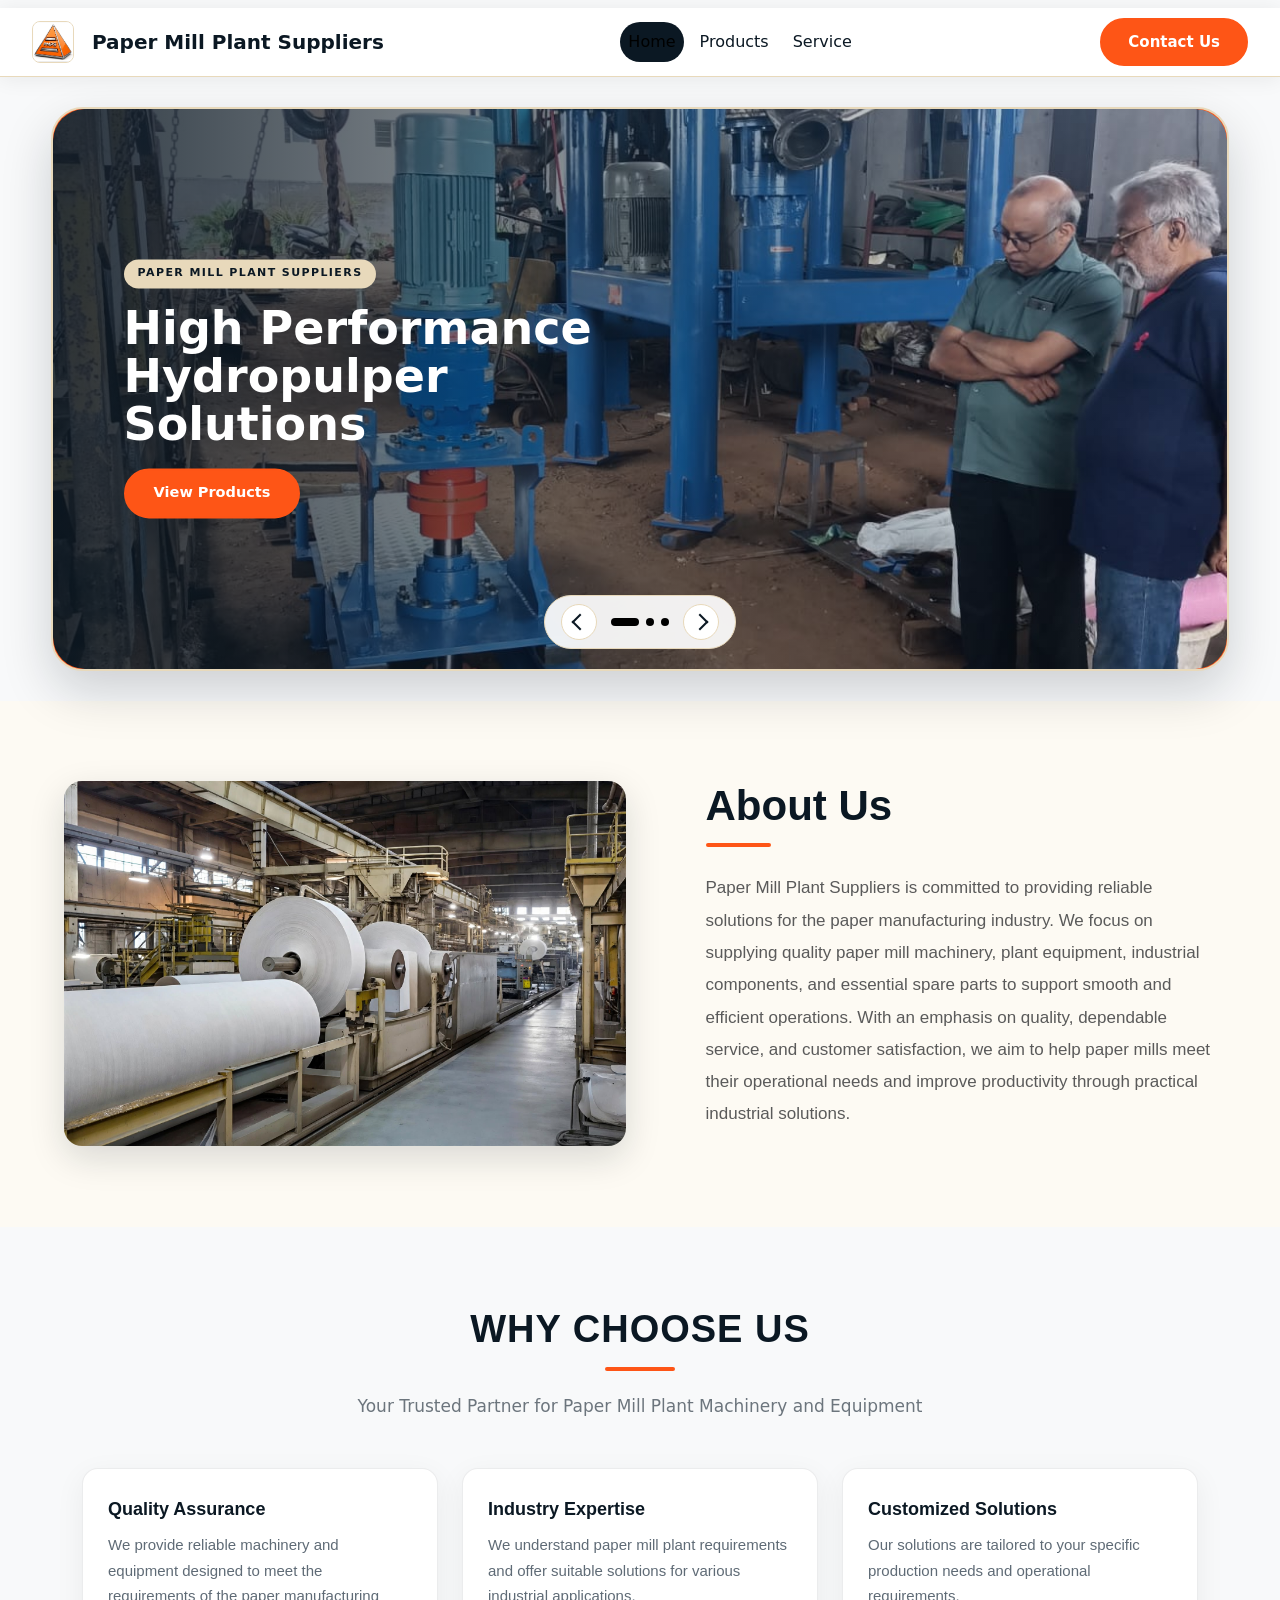
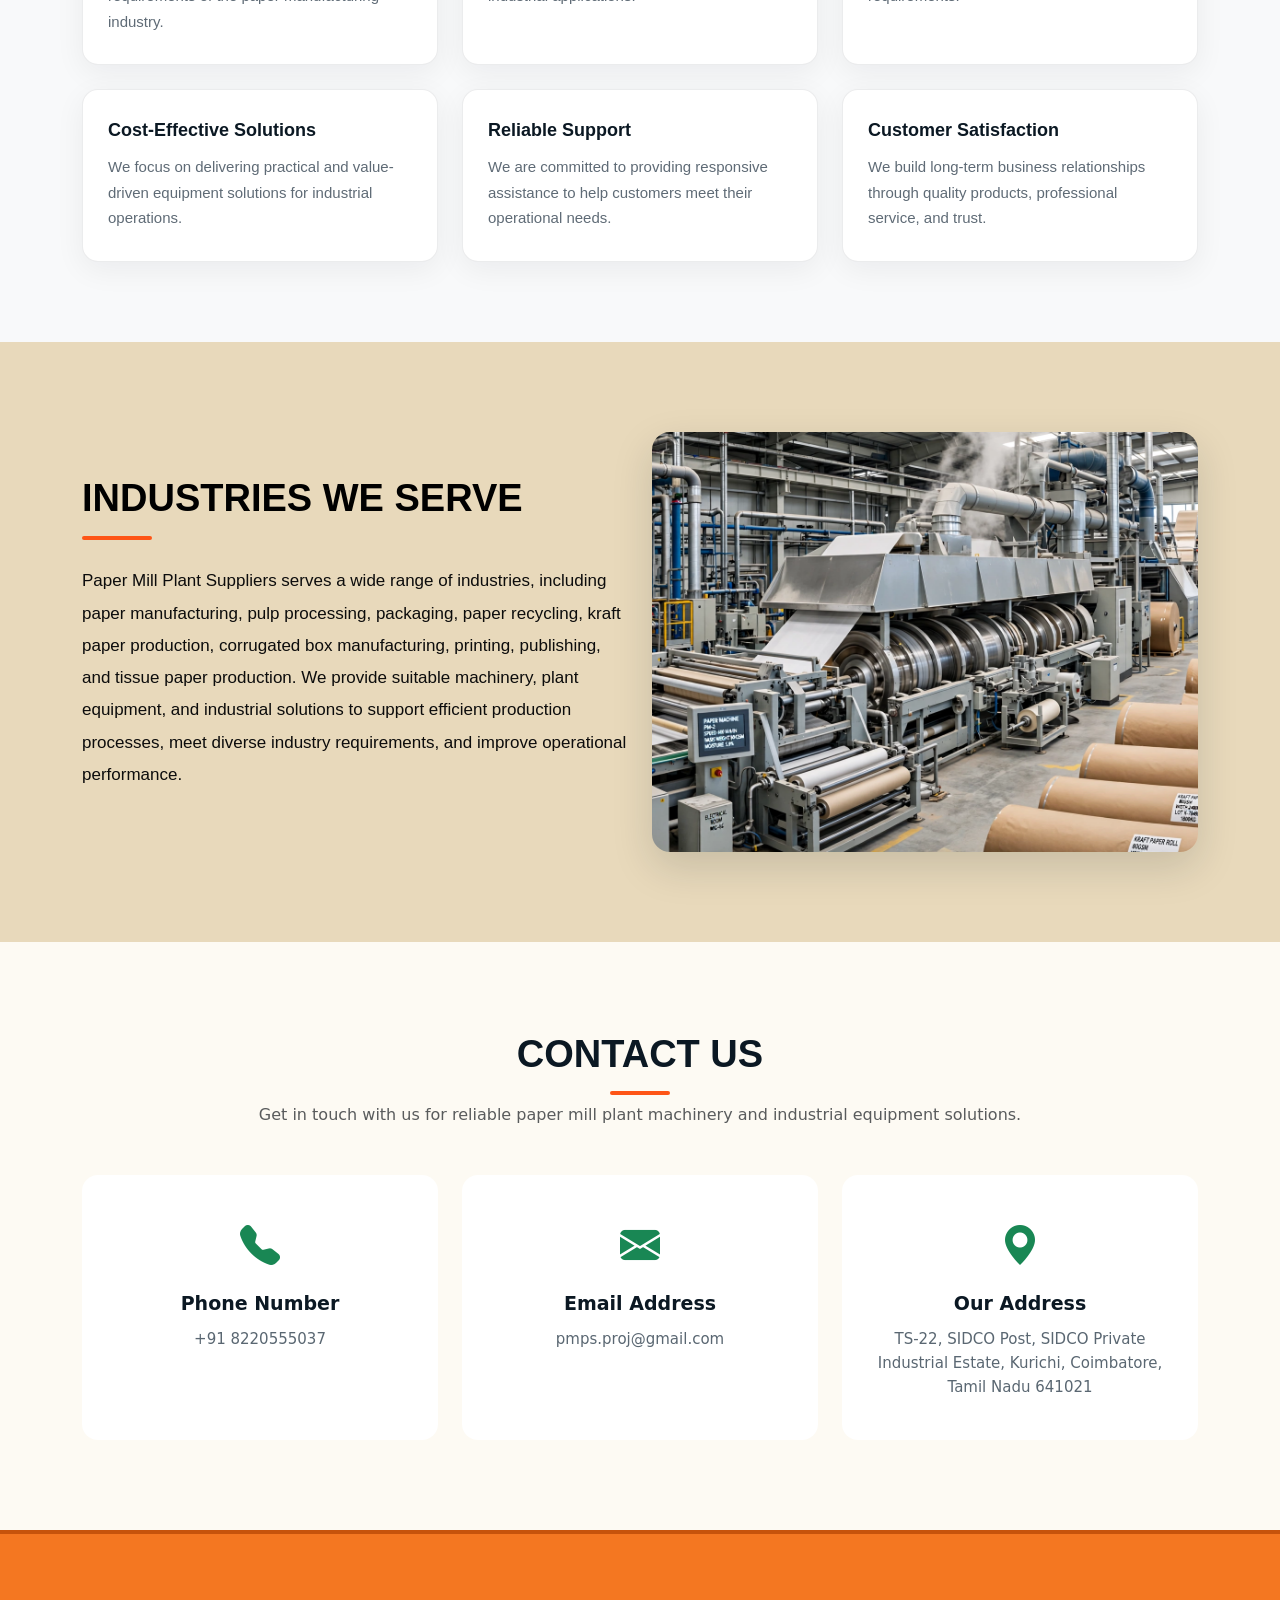
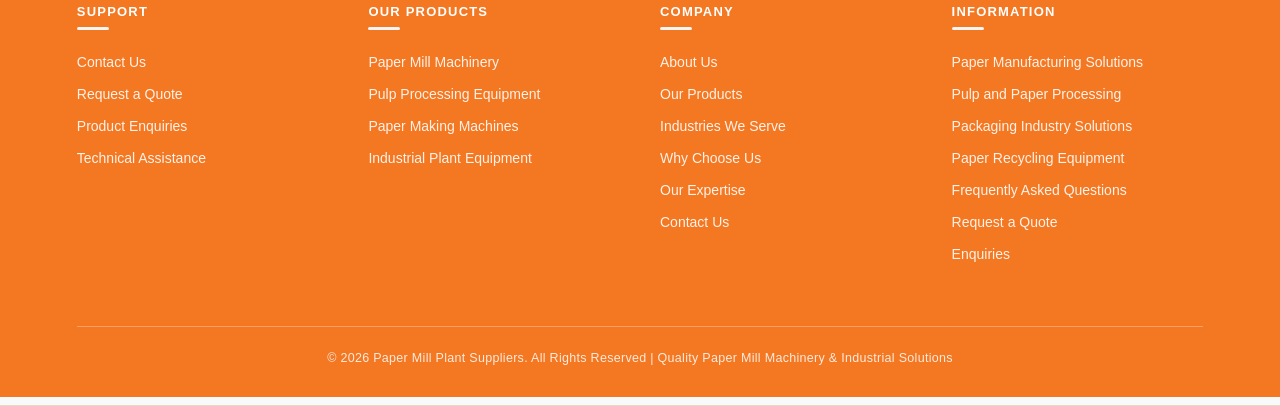
==== index.html @ 37175329 "Update index.html" ====
<!DOCTYPE html>
<html lang="en">
<head>
    <meta charset="UTF-8">
    <meta name="viewport" content="width=device-width, initial-scale=1.0">
    <link href="https://cdn.jsdelivr.net/npm/bootstrap@5.0.2/dist/css/bootstrap.min.css" rel="stylesheet" integrity="sha384-EVSTQN3/azprG1Anm3QDgpJLIm9Nao0Yz1ztcQTwFspd3yD65VohhpuuCOmLASjC" crossorigin="anonymous">
   
<link rel="stylesheet" href="https://cdn.jsdelivr.net/npm/bootstrap-icons@1.11.3/font/bootstrap-icons.min.css">

    <title>Home</title>
     <link rel="stylesheet" href="index.css">
    <link rel="icon" href="ass/logos.jpeg">
</head>
<body>

    <script src="https://cdn.jsdelivr.net/npm/bootstrap@5.0.2/dist/js/bootstrap.bundle.min.js" integrity="sha384-..." crossorigin="anonymous"></script>    <nav class="navbar navbar-expand-lg bg-body-tertiary">
         <section class="navbar">

      <div class="container-fluid">

        <!-- Logo + Title -->
        <a class="navbar-brand d-flex align-items-center" href="../index.html">
            <img src="ass/logos.jpeg" alt="Logo" width="40" height="40">
            <span class="ms-2">Paper Mill Plant Suppliers</span>
        </a>

        <button class="navbar-toggler" type="button"
            data-bs-toggle="collapse"
            data-bs-target="#navbarSupportedContent">
            <span class="navbar-toggler-icon"></span>
        </button>

        <div class="collapse navbar-collapse" id="navbarSupportedContent">

            <!-- Menu Centered -->
            <ul class="navbar-nav mx-auto">
                <li class="nav-item">
                  <a class="nav-link active" href="#">Home</a>
                </li>
                <li class="nav-item">
                    <a class="nav-link " href="Products/product.html">Products</a>
                </li>
                <li class="nav-item">
                    <a class="nav-link" href="Services/service.html">Service</a>
                </li>
                
            </ul>

            <!-- Contact Button with Phone Icon on Left -->
         <a href="#" 
   target="_blank" 
   class="btn-contact">
   
    Contact Us
</a>

        </div>
    </div>

    </section>

<div id="carouselExampleDark" class="carousel carousel-overlay slide" data-bs-theme="dark">
  <div class="carousel-inner">
    
    <div class="carousel-item active" data-bs-interval="10000">
      <img src="ass/Motorassem.jpeg" class="d-block w-100 rounded-5" alt="Paper Mill Plant">
      <div class="carousel-title-box">
        <span class="title-badge">Paper Mill Plant Suppliers</span>
        <h2>High Performance Hydropulper Solutions</h2>
        <a href="#products" class="title-btn">View Products</a>
      </div>
    </div>

    <div class="carousel-item" data-bs-interval="2000">
      <img src="ass/Purple.jpeg" class="d-block w-100 rounded-5" alt="...">
      <div class="carousel-title-box">
        <span class="title-badge">Trusted by 500+ Mills</span>
        <h2>Built For Heavy Duty Operations</h2>
      </div>
    </div>

    <div class="carousel-item">
      <img src="ass/Hydro.jpeg" class="d-block w-100 rounded-5" alt="...">
      <div class="carousel-title-box">
        <span class="title-badge">24/7 Support</span>
        <h2>Complete Service & Support </h2>
      </div>
    </div>

  </div>

  <div class="carousel-overlay-controls">
    <button class="btn-icon btn-sm btn-subtle theme-secondary" type="button" data-bs-target="#carouselExampleDark" data-bs-slide="prev">
      <span class="carousel-icon-prev" aria-hidden="true"></span>
      <span class="visually-hidden">Previous</span>
    </button>
    <div class="carousel-indicators">
      <button type="button" data-bs-target="#carouselExampleDark" data-bs-slide-to="0" class="active" aria-current="true" aria-label="Slide 1"></button>
      <button type="button" data-bs-target="#carouselExampleDark" data-bs-slide-to="1" aria-label="Slide 2"></button>
      <button type="button" data-bs-target="#carouselExampleDark" data-bs-slide-to="2" aria-label="Slide 3"></button>
    </div>
    <button class="btn-icon btn-sm btn-subtle theme-secondary" type="button" data-bs-target="#carouselExampleDark" data-bs-slide="next">
      <span class="carousel-icon-next" aria-hidden="true"></span>
      <span class="visually-hidden">Next</span>
    </button>
  </div>
</div>
    

     
<section class="aboutus">
  <div class="row1">
  <div class="us1">
    <img src="ass/papermill.jpg" alt="paper mill plant">
  </div>
  <div class="us2">
    <h3>About Us</h3>
      <p>Paper Mill Plant Suppliers is committed to providing reliable solutions for the paper manufacturing industry. We focus on supplying quality paper mill machinery, plant equipment, industrial components, and essential spare parts to support smooth and efficient operations. With an emphasis on quality, dependable service, and customer satisfaction, we aim to help paper mills meet their operational needs and improve productivity through practical industrial solutions.</p>
  </div>
  </div>
</section>


<section class="why-choose-us py-5">
  <div class="container">
    <div class="text-center mb-5">
      <h2 class="fw-bold">WHY CHOOSE US</h2>
      <p class="text-muted">
        Your Trusted Partner for Paper Mill Plant Machinery and Equipment
      </p>
    </div>

    <div class="row g-4">

      <div class="col-md-4">
        <div class="p-4 h-100 shadow-sm rounded">
          <h5 class="fw-bold">Quality Assurance</h5>
          <p>
            We provide reliable machinery and equipment designed to meet
            the requirements of the paper manufacturing industry.
          </p>
        </div>
      </div>

      <div class="col-md-4">
        <div class="p-4 h-100 shadow-sm rounded">
          <h5 class="fw-bold">Industry Expertise</h5>
          <p>
            We understand paper mill plant requirements and offer
            suitable solutions for various industrial applications.
          </p>
        </div>
      </div>

      <div class="col-md-4">
        <div class="p-4 h-100 shadow-sm rounded">
          <h5 class="fw-bold">Customized Solutions</h5>
          <p>
            Our solutions are tailored to your specific production
            needs and operational requirements.
          </p>
        </div>
      </div>

      <div class="col-md-4">
        <div class="p-4 h-100 shadow-sm rounded">
          <h5 class="fw-bold">Cost-Effective Solutions</h5>
          <p>
            We focus on delivering practical and value-driven
            equipment solutions for industrial operations.
          </p>
        </div>
      </div>

      <div class="col-md-4">
        <div class="p-4 h-100 shadow-sm rounded">
          <h5 class="fw-bold">Reliable Support</h5>
          <p>
            We are committed to providing responsive assistance
            to help customers meet their operational needs.
          </p>
        </div>
      </div>

      <div class="col-md-4">
        <div class="p-4 h-100 shadow-sm rounded">
          <h5 class="fw-bold">Customer Satisfaction</h5>
          <p>
            We build long-term business relationships through
            quality products, professional service, and trust.
          </p>
        </div>
      </div>

    </div>
  </div>
</section>


<section class="industries-section py-5">
  <div class="container">
    <div class="row align-items-center g-4">

      <!-- Left Side: Content -->
      <div class="col-lg-6">
        <h2 class="fw-bold mb-4">INDUSTRIES WE SERVE</h2>

        <p class="text-muted" style="line-height: 1.8;">
          Paper Mill Plant Suppliers serves a wide range of industries,
          including paper manufacturing, pulp processing, packaging,
          paper recycling, kraft paper production, corrugated box
          manufacturing, printing, publishing, and tissue paper
          production. We provide suitable machinery, plant equipment,
          and industrial solutions to support efficient production
          processes, meet diverse industry requirements, and improve
          operational performance.
        </p>

      
      </div>

      <!-- Right Side: Image -->
      <div class="col-lg-6">
        <img
          src="ass/INS.webp"
          alt="Paper Mill Plant Machinery and Industrial Equipment"
          class="img-fluid rounded-4 shadow"
          style="width: 100%; height: 380px; object-fit: cover;"
          loading="lazy"
        >
      </div>

    </div>
  </div>
</section>

 


<section class="contact-section py-5" id="contact">
  <div class="container">

    <div class="text-center mb-5">
      <h2 class="fw-bold">CONTACT US</h2>
      <p class="text-muted">
        Get in touch with us for reliable paper mill plant machinery
        and industrial equipment solutions.
      </p>
    </div>

    <div class="row g-4">

      <!-- Phone Number -->
      <div class="col-md-4">
        <div class="contact-box text-center p-4 h-100 shadow-sm rounded-4">
          <i class="bi bi-telephone-fill fs-1 text-success mb-3"></i>
          <h5 class="fw-bold mt-3">Phone Number</h5>
          <p class="mb-0">
            <a href="tel:+910000000000"
               class="text-decoration-none text-dark">
              +91 8220555037
            </a>
          </p>
        </div>
      </div>

      <!-- Email Address -->
      <div class="col-md-4">
        <div class="contact-box text-center p-4 h-100 shadow-sm rounded-4">
          <i class="bi bi-envelope-fill fs-1 text-success mb-3"></i>
          <h5 class="fw-bold mt-3">Email Address</h5>
          <p class="mb-0">
            <a href="mailto:info@yourcompany.com"
               class="text-decoration-none text-dark">
             pmps.proj@gmail.com
            </a>
          </p>
        </div>
      </div>

      <!-- Office Address -->
      <div class="col-md-4">
        <div class="contact-box text-center p-4 h-100 shadow-sm rounded-4">
          <i class="bi bi-geo-alt-fill fs-1 text-success mb-3"></i>
          <h5 class="fw-bold mt-3">Our Address</h5>
          <p class="text-muted mb-0">
          <a href="mailto:info@yourcompany.com"
               class="text-decoration-none text-dark">
TS-22, SIDCO Post, SIDCO Private Industrial Estate, Kurichi, Coimbatore, Tamil Nadu 641021            </a>
          </p>
        </div>
      </div>

    </div>
  </div>
</section>


<section class="end">
    <div class="fts">

        <div class="ft2">
            <h5>SUPPORT</h5>
            <ul>
                <li><a href="contact.html">Contact Us</a></li>
                <li>Request a Quote</li>
                <li>Product Enquiries</li>
                <li>Technical Assistance</li>
            </ul>
        </div>

        <div class="ft3">
            <h5>OUR PRODUCTS</h5>
            <ul>
                <li>Paper Mill Machinery</li>
                <li>Pulp Processing Equipment</li>
                <li>Paper Making Machines</li>
                <li>Industrial Plant Equipment</li>
            </ul>
        </div>

        <div class="ft4">
            <h5>COMPANY</h5>
            <ul>
                <li><a href="about.html">About Us</a></li>
                <li><a href="products.html">Our Products</a></li>
                <li>Industries We Serve</a></li>
                <li><a href="why-choose-us.html">Why Choose Us</a></li>
                <li>Our Expertise</li>
                <li><a href="contact.html">Contact Us</a></li>
            </ul>
        </div>

        <div class="ft5">
            <h5>INFORMATION</h5>
            <ul>
                <li>Paper Manufacturing Solutions</li>
                <li>Pulp and Paper Processing</li>
                <li>Packaging Industry Solutions</li>
                <li>Paper Recycling Equipment</li>
                <li>Frequently Asked Questions</li>
                <li>Request a Quote</li>
                <li>Enquiries</a></li>
            </ul>
        </div>

    </div>
</section>






</body>
</html>
---- index.css ----
:root{
  --primary: #E8D9BB;
  --secondary: #FE5516;
  --third: #0B1823;
  --white: #ffffff;
  --light: #FFF8F1;
}

/* ===== RESET FOR THIS NAVBAR ===== */
.navbar {
  background-color: var(--white);
  box-shadow: 0 2px 20px rgba(11, 24, 35, 0.07);
  border-bottom: 1px solid var(--primary);
  position: sticky;
  top: 0;
  z-index: 999;
  display: block;
  width: 100%;
}

.navbar .container-fluid {
  max-width: 1320px;
  margin: 0 auto;
  padding-left: 32px;
  padding-right: 32px;
  display: flex;
  align-items: center;
  justify-content: space-between;
  flex-wrap: wrap;
}

/* ===== LOGO ===== */
.navbar-brand {
  display: flex;
  align-items: center;
  text-decoration: none;
  font-weight: 700;
  font-size: 1.25rem;
  color: var(--third) !important;
  gap: 10px;
}

.navbar-brand img {
  width: 42px;
  height: 42px;
  object-fit: cover;
  border-radius: 8px;
  border: 1px solid var(--primary);
}

/* ===== NAV LINKS ===== */
.navbar-collapse {
  display: flex;
  align-items: center;
  flex-grow: 1;
}

.navbar-nav {
  display: flex;
  list-style: none;
  margin: 0 auto;
  padding: 0;
  gap: 8px;
  flex-direction: row;
}

.nav-item {
  list-style: none;
}

.nav-link {
  text-decoration: none;
  font-weight: 500;
  font-size: 16px;
  color: var(--third);
  padding: 8px 20px;
  border-radius: 100px;
  transition: all 0.3s ease;
  display: block;
}

.nav-link:hover {
  background-color: var(--light);
  color: var(--secondary);
}

.nav-link.active {
  background-color: var(--third);
  color: var(--white);
}

/* ===== CONTACT BUTTON ===== */
.btn-contact {
  display: inline-flex;
  align-items: center;
  justify-content: center;
  background-color: var(--secondary);
  color: var(--white) !important;
  padding: 11px 26px;
  border-radius: 100px;
  font-weight: 600;
  font-size: 15px;
  text-decoration: none;
  border: 2px solid var(--secondary);
  transition: all 0.3s ease;
  margin-left: 20px;
}

.btn-contact:hover {
  background-color: var(--third);
  border-color: var(--third);
  transform: translateY(-2px);
  box-shadow: 0 8px 20px rgba(254, 85, 22, 0.3);
}

/* ===== TOGGLER - HIDDEN ON DESKTOP ===== */
.navbar-toggler {
  display: none;
  background: var(--light);
  border: 1px solid var(--primary);
  padding: 8px 12px;
  border-radius: 8px;
  cursor: pointer;
}

.navbar-toggler-icon {
  display: block;
  width: 22px;
  height: 2px;
  background-color: var(--third);
  position: relative;
}

.navbar-toggler-icon::before,
.navbar-toggler-icon::after {
  content: '';
  position: absolute;
  left: 0;
  width: 100%;
  height: 2px;
  background-color: var(--third);
}

.navbar-toggler-icon::before { top: -7px; }
.navbar-toggler-icon::after { top: 7px; }

/* ===== MOBILE RESPONSIVE ===== */
@media (max-width: 991px) {
  .navbar-toggler {
    display: block;
  }

  .navbar .container-fluid {
    padding-left: 16px;
    padding-right: 16px;
  }

  .navbar-collapse {
    display: none; /* Hidden by default on mobile */
    width: 100%;
    flex-direction: column;
    align-items: flex-start;
    background-color: var(--light);
    margin-top: 16px;
    padding: 20px;
    border-radius: 16px;
    border: 1px solid var(--primary);
  }

  .navbar-collapse.show {
    display: flex; /* Show when JS adds .show class */
  }

  .navbar-nav {
    flex-direction: column;
    width: 100%;
    margin: 0 0 16px 0 !important;
  }

  .nav-link {
    width: 100%;
  }

  .btn-contact {
    width: 100%;
    margin-left: 0;
  }
}


/* ===== CAROUSEL ===== */
#carouselExampleDark {
  position: relative;
  width: 92%;
  max-width: 1320px;
  margin: 30px auto;
  border-radius: 32px;
  overflow: hidden;
  border: 2px solid var(--primary);
  background: var(--secondary);
  box-shadow: 0 20px 50px rgba(11,24,35,0.18);
}

.carousel-inner {
  border-radius: 32px;
}

.carousel-item {
  position: relative;
}

.carousel-item img.rounded-5 {
  width: 100%;
  height: 560px;
  object-fit: cover;
  border-radius: 30px !important;
}

.carousel-item::after {
  content: '';
  position: absolute;
  inset: 0;
  background: linear-gradient(
    90deg,
    rgba(11,24,35,0.85),
    rgba(11,24,35,0.4) 50%,
    rgba(11,24,35,0.05)
  );
  z-index: 1;
}

.carousel-title-box {
  position: absolute;
  left: 6%;
  top: 50%;
  transform: translateY(-50%);
  max-width: 580px;
  z-index: 5;
  animation: titleUp 0.7s ease;
}

@keyframes titleUp {
  from { opacity: 0; transform: translateY(-40%); }
  to { opacity: 1; transform: translateY(-50%); }
}

.title-badge {
  display: inline-block;
  background: var(--primary);
  color: var(--third);
  font-size: 11px;
  font-weight: 800;
  letter-spacing: 1.4px;
  text-transform: uppercase;
  padding: 6px 14px;
  border-radius: 50px;
  margin-bottom: 16px;
}

.carousel-title-box h2 {
  font-size: 46px;
  font-weight: 800;
  line-height: 1.05;
  color: var(--white);
  margin-bottom: 20px;
}

.carousel-title-box h2 span {
  color: var(--secondary);
  position: relative;
}

.carousel-title-box h2 span::after {
  content: '';
  position: absolute;
  left: 0;
  bottom: 2px;
  width: 100%;
  height: 6px;
  background: rgba(254,85,22,0.3);
  z-index: -1;
}

.title-btn {
  display: inline-flex;
  align-items: center;
  background: var(--secondary);
  color: var(--white);
  padding: 12px 28px;
  border-radius: 50px;
  font-weight: 700;
  font-size: 14.5px;
  text-decoration: none;
  border: 2px solid var(--secondary);
  transition: 0.3s ease;
}

.title-btn:hover {
  background: var(--white);
  color: var(--third);
  border-color: var(--white);
  transform: translateY(-2px);
}

.carousel-overlay-controls {
  position: absolute;
  bottom: 20px;
  left: 50%;
  transform: translateX(-50%);
  background: rgba(255,255,255,0.92);
  backdrop-filter: blur(12px);
  border: 1.5px solid var(--primary);
  border-radius: 50px;
  padding: 8px 16px;
  display: flex;
  align-items: center;
  gap: 14px;
  z-index: 10;
}

.btn-icon {
  width: 36px;
  height: 36px;
  border-radius: 50%;
  border: 1.5px solid var(--primary);
  background: var(--white);
  color: var(--third);
  display: flex;
  align-items: center;
  justify-content: center;
  transition: 0.3s;
}

.btn-icon:hover {
  background: var(--secondary);
  border-color: var(--secondary);
  color: var(--white);
}

.carousel-icon-prev,
.carousel-icon-next {
  width: 12px;
  height: 12px;
  display: block;
  border-top: 2.5px solid currentColor;
  border-right: 2.5px solid currentColor;
}

.carousel-icon-prev {
  transform: rotate(-135deg);
  margin-left: 2px;
}

.carousel-icon-next {
  transform: rotate(45deg);
  margin-right: 2px;
}

.carousel-overlay-controls .carousel-indicators {
  position: static;
  margin: 0;
  gap: 7px;
}

.carousel-overlay-controls .carousel-indicators button {
  width: 8px;
  height: 8px;
  border-radius: 50%;
  background: var(--primary);
  border: 0;
  opacity: 1;
  margin: 0;
}

.carousel-overlay-controls .carousel-indicators button.active {
  width: 28px;
  border-radius: 20px;
  background: var(--secondary);
}

/* Carousel responsive */
@media (max-width: 991px) {
  .carousel-item img.rounded-5 { height: 420px; }
  .carousel-title-box h2 { font-size: 34px; }
  .carousel-title-box { max-width: 70%; }
}

@media (max-width: 576px) {
  #carouselExampleDark {
    width: 94%;
    border-radius: 20px;
  }

  .carousel-item img.rounded-5 {
    height: 360px;
    border-radius: 18px !important;
  }

  .carousel-item::after {
    background: linear-gradient(
      to top,
      rgba(11,24,35,0.9),
      rgba(11,24,35,0.2)
    );
  }

  .carousel-title-box {
    left: 6%;
    right: 6%;
    top: auto;
    bottom: 18%;
    transform: none;
    max-width: 100%;
  }

  .carousel-title-box h2 {
    font-size: 26px;
    margin-bottom: 14px;
  }

  .carousel-overlay-controls {
    bottom: 12px;
    padding: 6px 12px;
  }
}


:root{
  --primary: #E8D9BB;
  --secondary: #FE5516;
  --third: #0B1823;
  --white: #ffffff;
}

.aboutus {
  width: 100%;
  padding: 80px 5%;
  background: #fdfaf3;
  box-sizing: border-box;
}

.row1 {
  display: flex;
  align-items: center;
  justify-content: space-between;
  max-width: 1250px;
  margin: 0 auto;
  gap: 80px;
}

/* Left Side - Image */
.us1 {
  flex: 1.1;
}

.us1 img {
  width: 100%;
  height: auto;
  border-radius: 18px;
  box-shadow: 0 12px 35px rgba(11, 24, 35, 0.15);
  display: block;
  object-fit: cover;
}

/* Right Side - Content */
.us2 {
  flex: 1;
}

.us2 h3 {
  font-family: 'Poppins', sans-serif;
  font-size: 42px;
  font-weight: 600;
  color: var(--third);
  margin: 0 0 15px 0;
  line-height: 1.2;
}

.us2 h3::after {
  content: '';
  display: block;
  width: 65px;
  height: 4px;
  background: var(--secondary);
  border-radius: 10px;
  margin-top: 12px;
}

.us2 p {
  font-family: 'Poppins', sans-serif;
  font-size: 17px;
  line-height: 1.9;
  color: #5a5a5a;
  margin-top: 25px;
  white-space: normal;
}

/* Mobile Responsive */
@media (max-width: 900px) {
  .row1 {
    flex-direction: column;
    gap: 35px;
  }
  .us2 h3 {
    font-size: 32px;
  }
}

:root{
  --primary: #E8D9BB;
  --secondary: #FE5516;
  --third: #0B1823;
  --white: #ffffff;
}

.why-choose-us {
  background: var(#E8D9BB);
  padding: 80px 0 !important;
}

/* Heading */
.why-choose-us h2.fw-bold {
  font-family: 'Poppins', sans-serif;
  font-size: 38px;
  font-weight: 700;
  color: var(--third);
  letter-spacing: 1px;
  position: relative;
  display: inline-block;
}

.why-choose-us h2.fw-bold::after {
  content: '';
  display: block;
  width: 70px;
  height: 4px;
  background: var(--secondary);
  border-radius: 10px;
  margin: 15px auto 0 auto;
}

.why-choose-us .text-muted {
  font-size: 17px;
  color: #6c757d !important;
  margin-top: 15px;
}

/* Cards */
.why-choose-us .row .col-md-4 > div {
  background: var(--white) !important;
  border: 1px solid rgba(11, 24, 35, 0.08) !important;
  border-radius: 16px !important;
  box-shadow: 0 8px 30px rgba(11, 24, 35, 0.06) !important;
  padding: 30px 25px !important;
  transition: all 0.35s ease;
  position: relative;
  overflow: hidden;
}

/* Top orange line on hover */
.why-choose-us .row .col-md-4 > div::before {
  content: '';
  position: absolute;
  top: 0;
  left: 0;
  width: 100%;
  height: 4px;
  background: var(--secondary);
  transform: scaleX(0);
  transition: transform 0.35s ease;
  transform-origin: left;
}

.why-choose-us .row .col-md-4 > div:hover {
  transform: translateY(-8px);
  box-shadow: 0 15px 40px rgba(11, 24, 35, 0.12) !important;
  border-color: rgba(254, 85, 22, 0.2) !important;
}

.why-choose-us .row .col-md-4 > div:hover::before {
  transform: scaleX(1);
}

.why-choose-us .row .col-md-4 > div h5 {
  font-family: 'Poppins', sans-serif;
  font-size: 18px;
  font-weight: 600;
  color: var(--third);
  margin-bottom: 12px;
}

.why-choose-us .row .col-md-4 > div p {
  font-family: 'Poppins', sans-serif;
  font-size: 15px;
  line-height: 1.7;
  color: #5f6b76;
  margin-bottom: 0;
}


/* ===== INDUSTRIES WE SERVE ===== */
.industries-section {
  background: #E8D9BB;
  padding: 90px 0 !important;
  overflow: hidden;
}

.industries-section h2.fw-bold {
  font-family: 'Poppins', sans-serif;
  font-size: 38px;
  font-weight: 700;
  color: black;
  line-height: 1.2;
  position: relative;
}

.industries-section h2.fw-bold::after {
  content: '';
  display: block;
  width: 70px;
  height: 4px;
  background: var(--secondary);
  border-radius: 10px;
  margin-top: 15px;
}

.industries-section .text-muted {
  font-family: 'Poppins', sans-serif;
  font-size: 17px;
  line-height: 1.9 !important;
  color: #0c0c0c !important;
  margin-top: 25px;
}

.industries-section .btn-success {
  background: var(--secondary) !important;
  border-color: var(--secondary) !important;
  color: var(--white) !important;
  padding: 12px 32px;
  font-family: 'Poppins', sans-serif;
  font-size: 15px;
  font-weight: 600;
  border-radius: 8px;
  transition: all 0.3s ease;
  box-shadow: 0 8px 20px rgba(254,85,22,0.25);
}

.industries-section .btn-success:hover {
  background: var(--third) !important;
  border-color: var(--third) !important;
  transform: translateY(-3px);
}

.industries-section .col-lg-6 img {
  width: 100% !important;
  height: 420px !important;
  object-fit: cover;
  border-radius: 18px !important;
  box-shadow: 0 15px 40px rgba(11,24,35,0.15) !important;
  transition: all 0.4s ease;
}

.industries-section .col-lg-6 img:hover {
  transform: scale(1.02);
}

@media (max-width: 991px) {
  .industries-section h2.fw-bold { font-size: 32px; }

  .industries-section .col-lg-6 img {
    height: 320px !important;
    margin-top: 20px;
  }
}

:root{
  --primary: #E8D9BB;
  --secondary: #FE5516;
  --third: #0B1823;
  --white: #ffffff;
}

.contact-section {
  background: #fdfaf3; /* light beige from primary */
  padding: 90px 0 !important;
}

.contact-section h2.fw-bold {
  font-family: 'Poppins', sans-serif;
  font-size: 38px;
  font-weight: 700;
  color: var(--third);
}

.contact-section h2.fw-bold::after {
  content: '';
  display: block;
  width: 60px;
  height: 4px;
  background: var(--secondary);
  margin: 14px auto 0 auto;
  border-radius: 20px;
}

.contact-box {
  background: var(--white);
  border-radius: 20px;
  border: 1px solid transparent;
  box-shadow: none !important;
  transition: all 0.3s ease;
  padding: 40px 25px !important;
}

.contact-box:hover {
  background: var(--white);
  border-color: var(--primary);
  box-shadow: 0 15px 35px rgba(11,24,35,0.08) !important;
  transform: translateY(-5px);
}

/* Icon Circle */
.contact-icon {
  width: 75px;
  height: 75px;
  background: var(--third);
  color: var(--white);
  border-radius: 50%;
  display: flex;
  align-items: center;
  justify-content: center;
  margin: 0 auto 20px auto;
  font-size: 28px;
  transition: all 0.3s ease;
}

.contact-box:hover .contact-icon {
  background: var(--secondary);
  transform: scale(1.1) rotate(5deg);
}

.contact-box h5 {
  color: var(--third);
  font-size: 19px;
  margin-bottom: 12px;
}

.contact-box p, .contact-box a {
  font-size: 15px;
  color: #5a6772 !important;
  text-decoration: none !important;
  line-height: 1.6;
}

.contact-box a:hover {
  color: var(--secondary) !important;
}



.end {
  background: #f47721;
  padding: 70px 6% 30px;
  position: relative;
  border-top: 4px solid #c6530b;
}

.fts {
  display: grid;
  grid-template-columns: repeat(4, 1fr);
  gap: 40px;
  max-width: 1320px;
  margin: 0 auto;
}

.fts h5 {
  color: #fff;
  font-family: 'Poppins', sans-serif;
  font-size: 13px;
  font-weight: 700;
  letter-spacing: 1.2px;
  text-transform: uppercase;
  margin: 0 0 22px 0;
  position: relative;
  padding-bottom: 10px;
}

.fts h5::after {
  content: '';
  position: absolute;
  left: 0;
  bottom: 0;
  width: 32px;
  height: 3px;
  background: whitesmoke;
  border-radius: 10px;
}

.fts ul {
  list-style: none;
  padding: 0;
  margin: 0;
}

.fts li {
  color: rgba(255,255,255,0.9);
  font-family: 'Inter', sans-serif;
  font-size: 14px;
  line-height: 1.5;
  margin-bottom: 11px;
  cursor: pointer;
  transition: all 0.25s ease;
  position: relative;
  padding-left: 0;
}

.fts li:hover {
  color: whitesmoke;
  padding-left: 8px;
}

.fts li a {
  color: inherit;
  text-decoration: none;
  display: block;
}

.fts li a:hover {
  color: whitesmoke;
}

/* BOTTOM BAR */
.end::after {
  content: '© 2026 Paper Mill Plant Suppliers. All Rights Reserved | Quality Paper Mill Machinery & Industrial Solutions';
  display: block;
  text-align: center;
  color: rgba(255,255,255,0.85);
  font-family: 'Inter', sans-serif;
  font-size: 12.5px;
  letter-spacing: 0.3px;
  margin-top: 50px;
  padding-top: 22px;
  border-top: 1px solid rgba(255,255,255,0.3);
  max-width: 1320px;
  margin-left: auto;
  margin-right: auto;
}

/* ===== TABLET ===== */
@media (max-width: 992px) {
  .fts {
    grid-template-columns: repeat(2, 1fr);
    gap: 36px 30px;
  }

  .end {
    padding: 50px 5% 24px;
  }
}

/* ===== MOBILE ===== */
@media (max-width: 576px) {
  .end {
    padding: 36px 20px 20px;
  }

  .fts {
    grid-template-columns: 1fr 1fr;
    gap: 28px 18px;
  }

  .fts h5 {
    font-size: 12px;
    margin-bottom: 14px;
  }

  .fts li {
    font-size: 12.5px;
    margin-bottom: 8px;
  }

  .end::after {
    font-size: 11px;
    margin-top: 32px;
    line-height: 1.6;
  }
}

@media (max-width: 360px) {
  .fts {
    grid-template-columns: 1fr;
  }
}
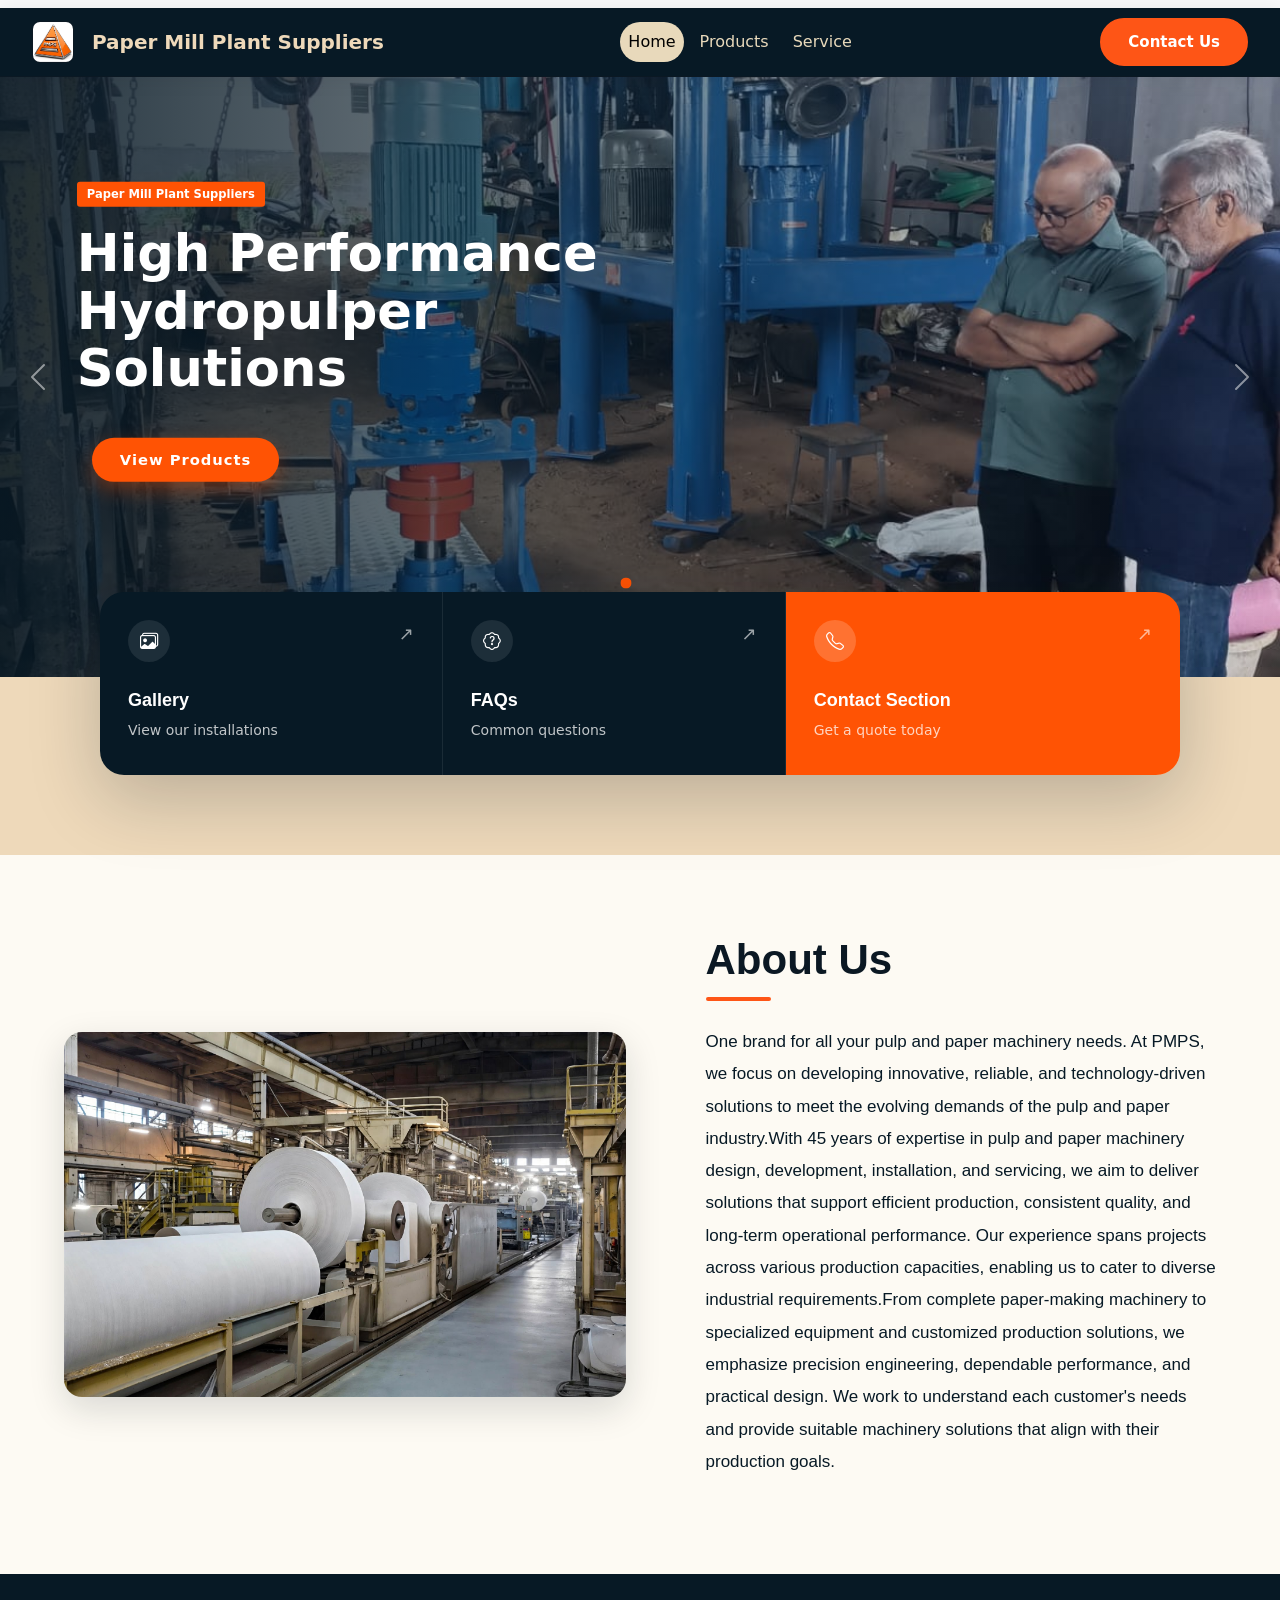
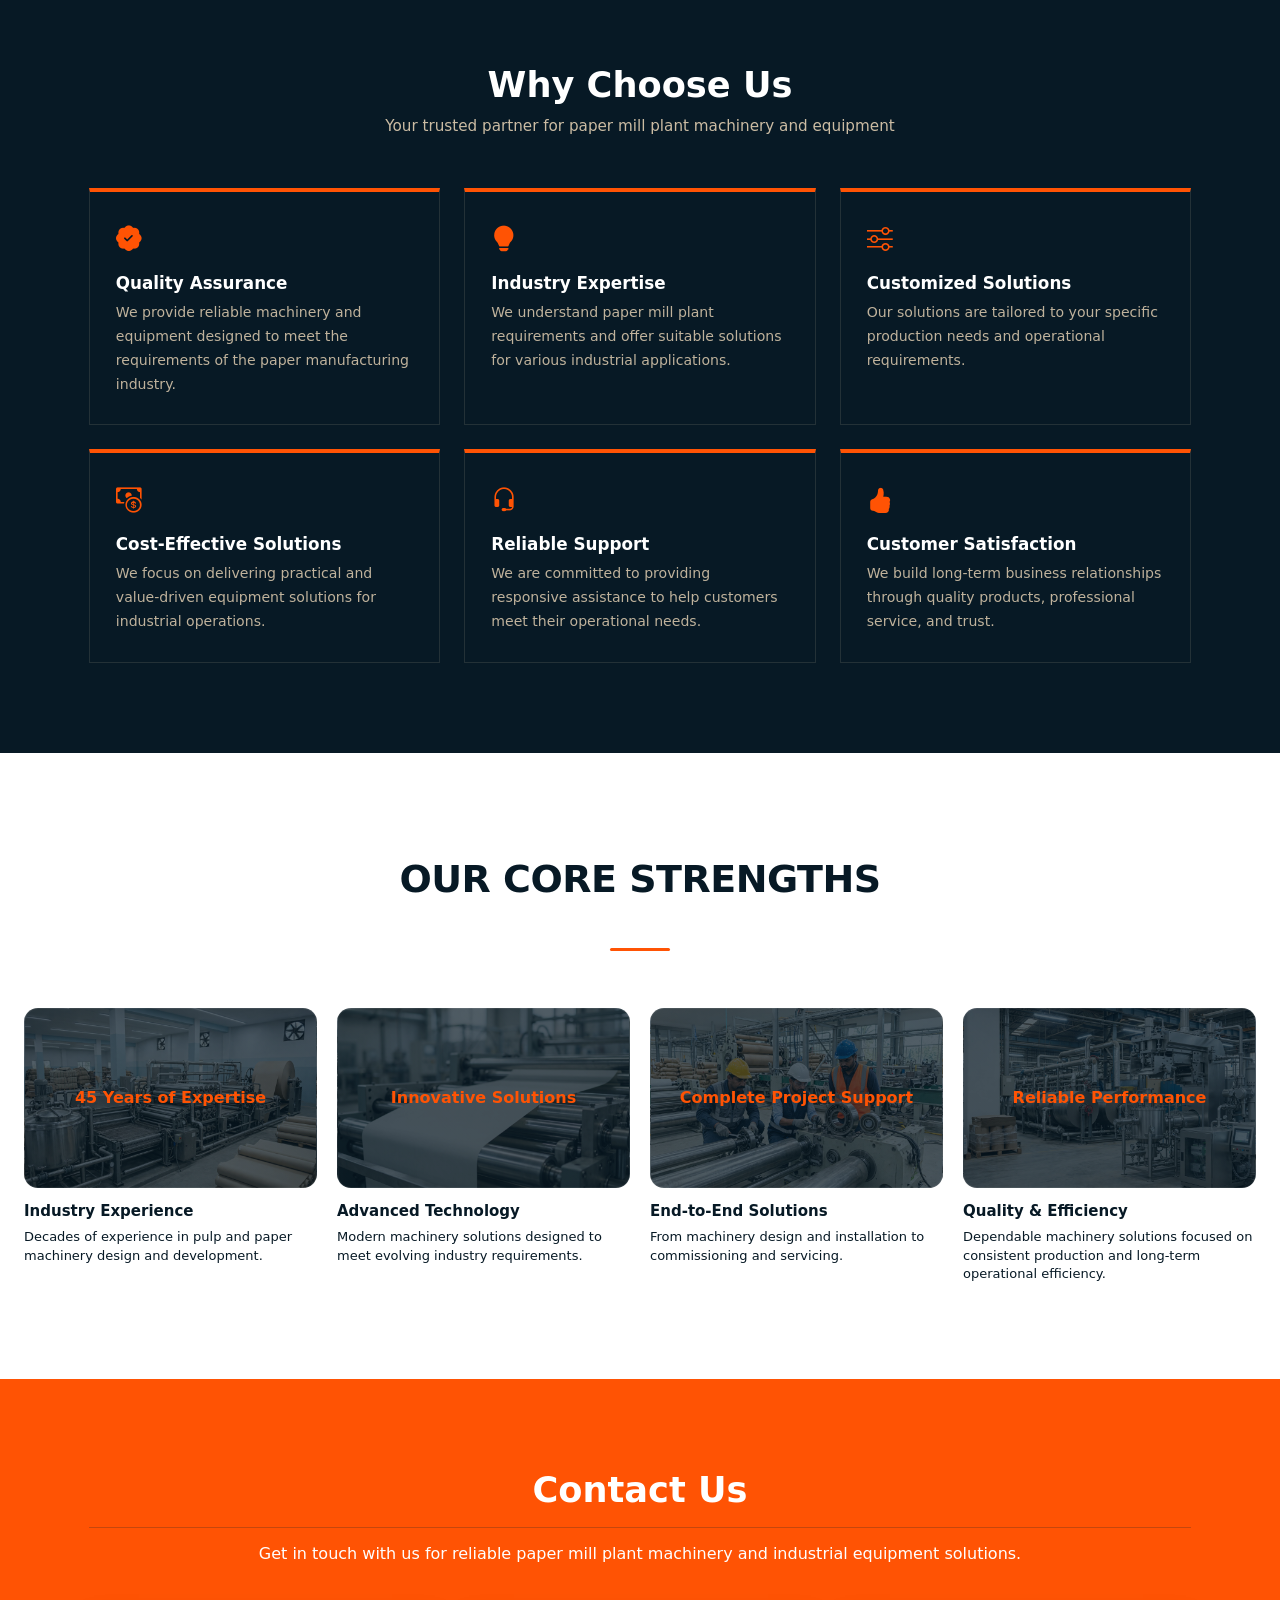
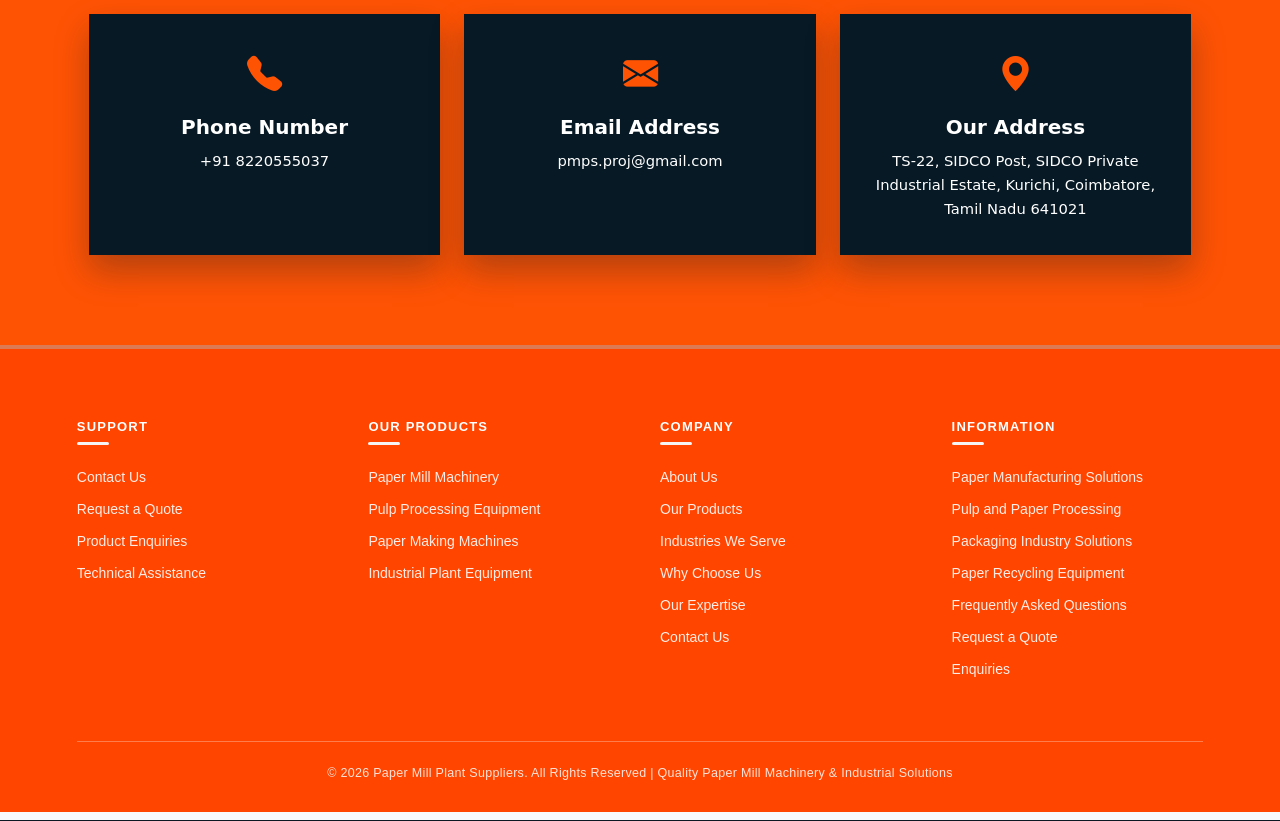
==== commit e532a780: "Update Paper Mill website" ====
--- a/index.html
+++ b/index.html
@@ -14,7 +14,8 @@
 <body>
 
     <script src="https://cdn.jsdelivr.net/npm/bootstrap@5.0.2/dist/js/bootstrap.bundle.min.js" integrity="sha384-..." crossorigin="anonymous"></script>    <nav class="navbar navbar-expand-lg bg-body-tertiary">
-         <section class="navbar">
+         
+      <section class="navbar">
 
       <div class="container-fluid">
 
@@ -59,54 +60,85 @@
 
     </section>
 
-<div id="carouselExampleDark" class="carousel carousel-overlay slide" data-bs-theme="dark">
-  <div class="carousel-inner">
-    
-    <div class="carousel-item active" data-bs-interval="10000">
-      <img src="ass/Motorassem.jpeg" class="d-block w-100 rounded-5" alt="Paper Mill Plant">
-      <div class="carousel-title-box">
-        <span class="title-badge">Paper Mill Plant Suppliers</span>
-        <h2>High Performance Hydropulper Solutions</h2>
-        <a href="#products" class="title-btn">View Products</a>
-      </div>
-    </div>
-
-    <div class="carousel-item" data-bs-interval="2000">
-      <img src="ass/Purple.jpeg" class="d-block w-100 rounded-5" alt="...">
-      <div class="carousel-title-box">
-        <span class="title-badge">Trusted by 500+ Mills</span>
-        <h2>Built For Heavy Duty Operations</h2>
-      </div>
-    </div>
-
-    <div class="carousel-item">
-      <img src="ass/Hydro.jpeg" class="d-block w-100 rounded-5" alt="...">
-      <div class="carousel-title-box">
-        <span class="title-badge">24/7 Support</span>
-        <h2>Complete Service & Support </h2>
-      </div>
-    </div>
-
-  </div>
-
-  <div class="carousel-overlay-controls">
-    <button class="btn-icon btn-sm btn-subtle theme-secondary" type="button" data-bs-target="#carouselExampleDark" data-bs-slide="prev">
-      <span class="carousel-icon-prev" aria-hidden="true"></span>
-      <span class="visually-hidden">Previous</span>
-    </button>
+
+<header class="hero">
+  <div id="carouselExampleDark" class="carousel slide" data-bs-ride="carousel">
+    <div class="carousel-inner">
+
+      <div class="carousel-item active" data-bs-interval="4000">
+        <img src="ass/Motorassem.jpeg" alt="Paper Mill Plant">
+        <div class="carousel-title-box">
+          <span class="title-badge">Paper Mill Plant Suppliers</span>
+          <h2>High Performance Hydropulper Solutions</h2>
+          <a href="Products/product.html" class="title-btn">View Products</a>
+        </div>
+      </div>
+
+      <div class="carousel-item" data-bs-interval="4000">
+        <img src="ass/Purple.jpeg" alt="Heavy duty paper mill equipment">
+        <div class="carousel-title-box">
+          <span class="title-badge">Trusted by 500+ Mills</span>
+          <h2>Built For Heavy Duty Operations</h2>
+        </div>
+      </div>
+
+      <div class="carousel-item" data-bs-interval="4000">
+        <img src="ass/Hydro.jpeg" alt="Hydropulper">
+        <div class="carousel-title-box">
+          <span class="title-badge">24/7 Support</span>
+          <h2>Complete Service &amp; Support</h2>
+        </div>
+      </div>
+    </div>
+
     <div class="carousel-indicators">
       <button type="button" data-bs-target="#carouselExampleDark" data-bs-slide-to="0" class="active" aria-current="true" aria-label="Slide 1"></button>
       <button type="button" data-bs-target="#carouselExampleDark" data-bs-slide-to="1" aria-label="Slide 2"></button>
       <button type="button" data-bs-target="#carouselExampleDark" data-bs-slide-to="2" aria-label="Slide 3"></button>
     </div>
-    <button class="btn-icon btn-sm btn-subtle theme-secondary" type="button" data-bs-target="#carouselExampleDark" data-bs-slide="next">
-      <span class="carousel-icon-next" aria-hidden="true"></span>
-      <span class="visually-hidden">Next</span>
+    <button class="carousel-control-prev" type="button" data-bs-target="#carouselExampleDark" data-bs-slide="prev">
+      <span class="carousel-control-prev-icon" aria-hidden="true"></span><span class="visually-hidden">Previous</span>
     </button>
-  </div>
-</div>
+    <button class="carousel-control-next" type="button" data-bs-target="#carouselExampleDark" data-bs-slide="next">
+      <span class="carousel-control-next-icon" aria-hidden="true"></span><span class="visually-hidden">Next</span>
+    </button>
+  </div>
+</header>
     
-
+<!-- HERO SECTION (your machine bg) -->
+
+
+<!-- INFO CARDS - OVERLAPPING CENTER -->
+<section class="info-overlap-section">
+  <div class="info-cards-wrapper">
+    <a href="#gallery" class="info-card dark">
+      <div class="card-top">
+        <div class="icon-box"><i class="bi bi-images"></i></div>
+        <span class="arrow">↗</span>
+      </div>
+      <h4>Gallery</h4>
+      <p>View our installations</p>
+    </a>
+
+    <a href="#faqs" class="info-card dark middle">
+      <div class="card-top">
+        <div class="icon-box"><i class="bi bi-patch-question"></i></div>
+        <span class="arrow">↗</span>
+      </div>
+      <h4>FAQs</h4>
+      <p>Common questions</p>
+    </a>
+
+    <a href="#contact" class="info-card orange">
+      <div class="card-top">
+        <div class="icon-box light"><i class="bi bi-telephone"></i></div>
+        <span class="arrow">↗</span>
+      </div>
+      <h4>Contact Section</h4>
+      <p>Get a quote today</p>
+    </a>
+  </div>
+</section>
      
 <section class="aboutus">
   <div class="row1">
@@ -115,182 +147,146 @@
   </div>
   <div class="us2">
     <h3>About Us</h3>
-      <p>Paper Mill Plant Suppliers is committed to providing reliable solutions for the paper manufacturing industry. We focus on supplying quality paper mill machinery, plant equipment, industrial components, and essential spare parts to support smooth and efficient operations. With an emphasis on quality, dependable service, and customer satisfaction, we aim to help paper mills meet their operational needs and improve productivity through practical industrial solutions.</p>
-  </div>
-  </div>
-</section>
-
-
-<section class="why-choose-us py-5">
+      <p>One brand for all your pulp and paper machinery needs. At PMPS, we focus on developing innovative, reliable, and technology-driven solutions to meet the evolving demands of the pulp and paper industry.With 45 years of expertise in pulp and paper machinery design, development, installation, and servicing, we aim to deliver solutions that support efficient production, consistent quality, and long-term operational performance. Our experience spans projects across various production capacities, enabling us to cater to diverse industrial requirements.From complete paper-making machinery to specialized equipment and customized production solutions, we emphasize precision engineering, dependable performance, and practical design. We work to understand each customer's needs and provide suitable machinery solutions that align with their production goals.</p>
+  </div>
+  </div>
+</section>
+
+<section class="why-choose-us" id="why">
+  <div class="container-xl">
+    <div class="text-center mb-5">
+      <h2>Why Choose Us</h2>
+      <p class="sub">Your trusted partner for paper mill plant machinery and equipment</p>
+    </div>
+
+    <div class="row g-4">
+      <div class="col-md-6 col-lg-4">
+        <div class="why-card">
+          <i class="bi bi-patch-check-fill"></i>
+          <h5>Quality Assurance</h5>
+          <p>We provide reliable machinery and equipment designed to meet the requirements of the paper manufacturing industry.</p>
+        </div>
+      </div>
+      <div class="col-md-6 col-lg-4">
+        <div class="why-card">
+          <i class="bi bi-lightbulb-fill"></i>
+          <h5>Industry Expertise</h5>
+          <p>We understand paper mill plant requirements and offer suitable solutions for various industrial applications.</p>
+        </div>
+      </div>
+      <div class="col-md-6 col-lg-4">
+        <div class="why-card">
+          <i class="bi bi-sliders"></i>
+          <h5>Customized Solutions</h5>
+          <p>Our solutions are tailored to your specific production needs and operational requirements.</p>
+        </div>
+      </div>
+      <div class="col-md-6 col-lg-4">
+        <div class="why-card">
+          <i class="bi bi-cash-coin"></i>
+          <h5>Cost-Effective Solutions</h5>
+          <p>We focus on delivering practical and value-driven equipment solutions for industrial operations.</p>
+        </div>
+      </div>
+      <div class="col-md-6 col-lg-4">
+        <div class="why-card">
+          <i class="bi bi-headset"></i>
+          <h5>Reliable Support</h5>
+          <p>We are committed to providing responsive assistance to help customers meet their operational needs.</p>
+        </div>
+      </div>
+      <div class="col-md-6 col-lg-4">
+        <div class="why-card">
+          <i class="bi bi-hand-thumbs-up-fill"></i>
+          <h5>Customer Satisfaction</h5>
+          <p>We build long-term business relationships through quality products, professional service, and trust.</p>
+        </div>
+      </div>
+    </div>
+  </div>
+</section>
+
+
+<section class="industries-heavy" id="industries">
   <div class="container">
+    <div class="industries-header">
+      <h1 class="industries-title">OUR CORE STRENGTHS</h1>
+      <span class="industries-underline"></span>
+    </div>
+
+    <div class="heavy-grid">
+      <!-- Card 1 -->
+      <div class="heavy-card">
+        <div class="heavy-img-box hydropulper-bg">
+          <span>45 Years of Expertise</span>
+        </div>
+        <h4>Industry Experience</h4>
+        <p>Decades of experience in pulp and paper machinery design and development.</p>
+      </div>
+
+      <!-- Card 2 -->
+      <div class="heavy-card">
+        <div class="heavy-img-box press-bg">
+          <span>Innovative Solutions</span>
+        </div>
+        <h4>Advanced Technology</h4>
+        <p>Modern machinery solutions designed to meet evolving industry requirements.</p>
+      </div>
+
+      <!-- Card 3 -->
+      <div class="heavy-card">
+        <div class="heavy-img-box dryer-bg">
+          <span>Complete Project Support </span>
+        </div>
+        <h4>End-to-End Solutions</h4>
+        <p>From machinery design and installation to commissioning and servicing.</p>
+      </div>
+
+      <!-- Card 4 -->
+      <div class="heavy-card">
+        <div class="heavy-img-box winder-bg">
+          <span>Reliable Performance</span>
+        </div>
+        <h4>Quality & Efficiency</h4>
+        <p>Dependable machinery solutions focused on consistent production and long-term operational efficiency.</p>
+      </div>
+    </div>
+
+  </div>
+</section>
+ 
+
+
+<section class="contact-section" id="contact">
+  <div class="container-xl">
     <div class="text-center mb-5">
-      <h2 class="fw-bold">WHY CHOOSE US</h2>
-      <p class="text-muted">
-        Your Trusted Partner for Paper Mill Plant Machinery and Equipment
-      </p>
+      <h2>Contact Us</h2>
+      <hr class="rule">
+      <p class="sub">Get in touch with us for reliable paper mill plant machinery and industrial equipment solutions.</p>
     </div>
 
     <div class="row g-4">
-
       <div class="col-md-4">
-        <div class="p-4 h-100 shadow-sm rounded">
-          <h5 class="fw-bold">Quality Assurance</h5>
-          <p>
-            We provide reliable machinery and equipment designed to meet
-            the requirements of the paper manufacturing industry.
-          </p>
-        </div>
-      </div>
-
+        <div class="contact-box">
+          <i class="bi bi-telephone-fill"></i>
+          <h5>Phone Number</h5>
+          <a href="tel:+918220555037">+91 8220555037</a>
+        </div>
+      </div>
       <div class="col-md-4">
-        <div class="p-4 h-100 shadow-sm rounded">
-          <h5 class="fw-bold">Industry Expertise</h5>
-          <p>
-            We understand paper mill plant requirements and offer
-            suitable solutions for various industrial applications.
-          </p>
-        </div>
-      </div>
-
+        <div class="contact-box">
+          <i class="bi bi-envelope-fill"></i>
+          <h5>Email Address</h5>
+          <a href="mailto:pmps.proj@gmail.com">pmps.proj@gmail.com</a>
+        </div>
+      </div>
       <div class="col-md-4">
-        <div class="p-4 h-100 shadow-sm rounded">
-          <h5 class="fw-bold">Customized Solutions</h5>
-          <p>
-            Our solutions are tailored to your specific production
-            needs and operational requirements.
-          </p>
-        </div>
-      </div>
-
-      <div class="col-md-4">
-        <div class="p-4 h-100 shadow-sm rounded">
-          <h5 class="fw-bold">Cost-Effective Solutions</h5>
-          <p>
-            We focus on delivering practical and value-driven
-            equipment solutions for industrial operations.
-          </p>
-        </div>
-      </div>
-
-      <div class="col-md-4">
-        <div class="p-4 h-100 shadow-sm rounded">
-          <h5 class="fw-bold">Reliable Support</h5>
-          <p>
-            We are committed to providing responsive assistance
-            to help customers meet their operational needs.
-          </p>
-        </div>
-      </div>
-
-      <div class="col-md-4">
-        <div class="p-4 h-100 shadow-sm rounded">
-          <h5 class="fw-bold">Customer Satisfaction</h5>
-          <p>
-            We build long-term business relationships through
-            quality products, professional service, and trust.
-          </p>
-        </div>
-      </div>
-
-    </div>
-  </div>
-</section>
-
-
-<section class="industries-section py-5">
-  <div class="container">
-    <div class="row align-items-center g-4">
-
-      <!-- Left Side: Content -->
-      <div class="col-lg-6">
-        <h2 class="fw-bold mb-4">INDUSTRIES WE SERVE</h2>
-
-        <p class="text-muted" style="line-height: 1.8;">
-          Paper Mill Plant Suppliers serves a wide range of industries,
-          including paper manufacturing, pulp processing, packaging,
-          paper recycling, kraft paper production, corrugated box
-          manufacturing, printing, publishing, and tissue paper
-          production. We provide suitable machinery, plant equipment,
-          and industrial solutions to support efficient production
-          processes, meet diverse industry requirements, and improve
-          operational performance.
-        </p>
-
-      
-      </div>
-
-      <!-- Right Side: Image -->
-      <div class="col-lg-6">
-        <img
-          src="ass/INS.webp"
-          alt="Paper Mill Plant Machinery and Industrial Equipment"
-          class="img-fluid rounded-4 shadow"
-          style="width: 100%; height: 380px; object-fit: cover;"
-          loading="lazy"
-        >
-      </div>
-
-    </div>
-  </div>
-</section>
-
- 
-
-
-<section class="contact-section py-5" id="contact">
-  <div class="container">
-
-    <div class="text-center mb-5">
-      <h2 class="fw-bold">CONTACT US</h2>
-      <p class="text-muted">
-        Get in touch with us for reliable paper mill plant machinery
-        and industrial equipment solutions.
-      </p>
-    </div>
-
-    <div class="row g-4">
-
-      <!-- Phone Number -->
-      <div class="col-md-4">
-        <div class="contact-box text-center p-4 h-100 shadow-sm rounded-4">
-          <i class="bi bi-telephone-fill fs-1 text-success mb-3"></i>
-          <h5 class="fw-bold mt-3">Phone Number</h5>
-          <p class="mb-0">
-            <a href="tel:+910000000000"
-               class="text-decoration-none text-dark">
-              +91 8220555037
-            </a>
-          </p>
-        </div>
-      </div>
-
-      <!-- Email Address -->
-      <div class="col-md-4">
-        <div class="contact-box text-center p-4 h-100 shadow-sm rounded-4">
-          <i class="bi bi-envelope-fill fs-1 text-success mb-3"></i>
-          <h5 class="fw-bold mt-3">Email Address</h5>
-          <p class="mb-0">
-            <a href="mailto:info@yourcompany.com"
-               class="text-decoration-none text-dark">
-             pmps.proj@gmail.com
-            </a>
-          </p>
-        </div>
-      </div>
-
-      <!-- Office Address -->
-      <div class="col-md-4">
-        <div class="contact-box text-center p-4 h-100 shadow-sm rounded-4">
-          <i class="bi bi-geo-alt-fill fs-1 text-success mb-3"></i>
-          <h5 class="fw-bold mt-3">Our Address</h5>
-          <p class="text-muted mb-0">
-          <a href="mailto:info@yourcompany.com"
-               class="text-decoration-none text-dark">
-TS-22, SIDCO Post, SIDCO Private Industrial Estate, Kurichi, Coimbatore, Tamil Nadu 641021            </a>
-          </p>
-        </div>
-      </div>
-
+        <div class="contact-box">
+          <i class="bi bi-geo-alt-fill"></i>
+          <h5>Our Address</h5>
+          <a href="mailto:pmps.proj@gmail.com">TS-22, SIDCO Post, SIDCO Private Industrial Estate, Kurichi, Coimbatore, Tamil Nadu 641021</a>
+        </div>
+      </div>
     </div>
   </div>
 </section>
@@ -353,4 +349,4 @@
 
 
 </body>
-</html>
+</html>
--- a/index.css
+++ b/index.css
@@ -1,21 +1,25 @@
 :root{
-  --primary: #E8D9BB;
-  --secondary: #FE5516;
-  --third: #0B1823;
+  --primary: #071925; /* RGB(7,25,37) - for TEXT and active bg */
+  --secondary: #FF5304; /* RGB(255,83,4) - for HOVER and button */
+  --third: #EED9BA; /* RGB(238,217,186) - for BG colour / border */
   --white: #ffffff;
   --light: #FFF8F1;
 }
 
 /* ===== RESET FOR THIS NAVBAR ===== */
 .navbar {
-  background-color: var(--white);
-  box-shadow: 0 2px 20px rgba(11, 24, 35, 0.07);
-  border-bottom: 1px solid var(--primary);
+  background-color: #071925;
+  box-shadow: 0 2px 20px rgba(7, 25, 37, 0.07);
+  border-bottom: 1px solid var(--third);
   position: sticky;
   top: 0;
   z-index: 999;
   display: block;
   width: 100%;
+}
+
+.ms-2{
+  color: #EED9BA;
 }
 
 .navbar .container-fluid {
@@ -36,7 +40,7 @@
   text-decoration: none;
   font-weight: 700;
   font-size: 1.25rem;
-  color: var(--third) !important;
+  color: var(#071925) !important;
   gap: 10px;
 }
 
@@ -45,7 +49,7 @@
   height: 42px;
   object-fit: cover;
   border-radius: 8px;
-  border: 1px solid var(--primary);
+  border: 1px solid var(--third);
 }
 
 /* ===== NAV LINKS ===== */
@@ -68,11 +72,49 @@
   list-style: none;
 }
 
+
+
+.title-btn {
+  text-decoration: none !important;
+}
+.title-btn:hover,
+.title-btn:focus,
+.title-btn:active {
+  text-decoration: none !important;
+}
+
+.title-btn {
+    position: relative;
+    display: inline-block;
+    margin: 15px;
+    padding: 15px 30px;
+    text-align: center;
+    font-size: 18px;
+    letter-spacing: 1px;
+    text-decoration: none;
+    color: #071925;
+    background: transparent;
+    cursor: pointer;
+    transition: ease-out 0.5s;
+    border-radius: 10px;
+    box-shadow: transparent;
+}
+
+.title-btn:hover {
+    color: white;
+    box-shadow: inset 0 -100px 0 0 #EED9BA;
+}
+
+.title-btn:active {
+    transform: scale(0.9);
+}
+
+
 .nav-link {
   text-decoration: none;
   font-weight: 500;
   font-size: 16px;
-  color: var(--third);
+  color: var(--primary);
   padding: 8px 20px;
   border-radius: 100px;
   transition: all 0.3s ease;
@@ -80,14 +122,175 @@
 }
 
 .nav-link:hover {
-  background-color: var(--light);
+  background-color: var(#EED9BA);
   color: var(--secondary);
 }
 
 .nav-link.active {
-  background-color: var(--third);
+  background-color: var(--primary);
   color: var(--white);
 }
+
+/* ===== TABLET + MOBILE - DARK PILL MENU LIKE SCREENSHOT ===== */
+@media (max-width: 991px) {
+  
+  .navbar-collapse{
+    background: #0B0F14;
+    padding: 16px;
+    border-radius: 20px;
+    border: 1px solid rgba(255,255,255,0.07);
+    box-shadow: 0 20px 50px rgba(0,0,0,0.5);
+  }
+
+  .navbar-nav{
+    flex-direction: column !important;
+    gap: 12px;
+    width: 100%;
+    background: transparent;
+    padding: 0;
+    border: none;
+  }
+
+  .nav-link{
+    background: #1E232A !important;
+    color: #D8DDE3 !important;
+    text-align: center;
+    text-transform: uppercase;
+    font-weight: 700;
+    font-size: 14px;
+    letter-spacing: 0.8px;
+    padding: 16px;
+    border-radius: 14px;
+    width: 100%;
+  }
+
+  .nav-link.active{
+    background: #262B33 !important;
+    color: #fff !important;
+  }
+
+  /* Contact Us - red border pill */
+  .nav-link.contact-btn,
+  .contact-btn{
+    background: transparent !important;
+    border: 1.5px solid #5A1F1A;
+    border-radius: 100px;
+    color: #fff !important;
+    display: flex;
+    justify-content: center;
+    align-items: center;
+    gap: 8px;
+    text-transform: none;
+    letter-spacing: 0;
+    margin-top: 4px;
+  }
+}
+
+/* ===== SMALL MOBILE - 575px ===== */
+@media (max-width: 575px) {
+  .navbar-collapse{
+    padding: 12px;
+  }
+  .nav-link{
+    font-size: 13px;
+    padding: 14px;
+    border-radius: 12px;
+  }
+}
+
+@media(max-width: 425px) {
+  .navbar span{
+     display: none;
+  }
+}
+
+
+.navbar-toggler{
+  background: transparent !important;
+  background-color: transparent !important;
+  border: 1.5px solid #fff;
+  border-radius: 6px;
+  width: 44px;
+  height: 38px;
+}
+.navbar-toggler-icon{
+  background-image: none !important;
+  width: 20px;
+  height: 2px;
+  background: #fff;
+  position: relative;
+}
+.navbar-toggler-icon::before,
+.navbar-toggler-icon::after{
+  content: "";
+  position: absolute;
+  left: 0;
+  width: 20px;
+  height: 2px;
+  background: #fff;
+}
+.navbar-toggler-icon::before{ top: -7px; }
+.navbar-toggler-icon::after{ top: 7px; }
+
+/* ===== FIX - 3 LINES ON MOBILE ===== */
+@media (max-width: 991px) {
+  .navbar-toggler{
+    display: flex !important;
+    width: 40px !important;
+    height: 34px !important;
+    border: 1.5px solid rgba(255,255,255,0.35) !important;
+    border-radius: 6px !important;
+    background: transparent !important;
+    align-items: center !important;
+    justify-content: center !important;
+    padding: 0 !important;
+    opacity: 1 !important;
+    visibility: visible !important;
+  }
+  .navbar-toggler:focus{ box-shadow: none !important; }
+
+  /* FORCE 3 WHITE LINES */
+  .navbar-toggler-icon{
+    background-image: none !important;
+    background-color: #fff !important;
+    width: 18px !important;
+    height: 2.2px !important;
+    border-radius: 10px !important;
+    position: relative !important;
+    display: block !important;
+    opacity: 1 !important;
+  }
+  .navbar-toggler-icon::before,
+  .navbar-toggler-icon::after{
+    content: "" !important;
+    position: absolute !important;
+    left: 0 !important;
+    width: 18px !important;
+    height: 2.2px !important;
+    background: #fff !important;
+    border-radius: 10px !important;
+    display: block !important;
+  }
+  .navbar-toggler-icon::before{ top: -6px !important; }
+  .navbar-toggler-icon::after{ top: 6px !important; }
+}
+
+/* 425px to 320px - same 3 lines */
+@media (max-width: 500px) and (min-width: 320px) {
+  .navbar{
+    padding: 10px 14px !important;
+  }
+  .navbar .ms-2{
+    display: none !important;
+  }
+}
+
+@media (max-width: 320px) {
+  .navbar .ms-2{
+    display: none !important;
+  }
+}
+
 
 /* ===== CONTACT BUTTON ===== */
 .btn-contact {
@@ -107,17 +310,17 @@
 }
 
 .btn-contact:hover {
-  background-color: var(--third);
-  border-color: var(--third);
+  background-color: var(--primary);
+  border-color: var(--primary);
   transform: translateY(-2px);
-  box-shadow: 0 8px 20px rgba(254, 85, 22, 0.3);
+  box-shadow: 0 8px 20px rgba(255, 83, 4, 0.3);
 }
 
 /* ===== TOGGLER - HIDDEN ON DESKTOP ===== */
 .navbar-toggler {
   display: none;
   background: var(--light);
-  border: 1px solid var(--primary);
+  border: 1px solid var(--third);
   padding: 8px 12px;
   border-radius: 8px;
   cursor: pointer;
@@ -127,7 +330,7 @@
   display: block;
   width: 22px;
   height: 2px;
-  background-color: var(--third);
+  background-color: var(--primary);
   position: relative;
 }
 
@@ -138,7 +341,7 @@
   left: 0;
   width: 100%;
   height: 2px;
-  background-color: var(--third);
+  background-color: var(--primary);
 }
 
 .navbar-toggler-icon::before { top: -7px; }
@@ -156,19 +359,19 @@
   }
 
   .navbar-collapse {
-    display: none; /* Hidden by default on mobile */
+    display: none;
     width: 100%;
     flex-direction: column;
     align-items: flex-start;
-    background-color: var(--light);
+    background-color: var(--third);
     margin-top: 16px;
     padding: 20px;
     border-radius: 16px;
-    border: 1px solid var(--primary);
+    border: 1px solid var(--third);
   }
 
   .navbar-collapse.show {
-    display: flex; /* Show when JS adds .show class */
+    display: flex;
   }
 
   .navbar-nav {
@@ -189,239 +392,295 @@
 
 
 /* ===== CAROUSEL ===== */
-#carouselExampleDark {
+.hero{position:relative;background:var(--navy); overflow: hidden;}
+.hero .carousel-item{height:clamp(460px,62vw,600px)}
+.hero .carousel-item>img{
+  width:100%;height:100%;object-fit:cover;border-radius:0!important;
+  animation: zoomSlow 8s ease-in-out infinite alternate;
+}
+.hero .carousel-item::before{
+  content:"";position:absolute;inset:0;z-index:1;
+  background:linear-gradient(90deg,rgba(7,25,37,.88) 0%,rgba(7,25,37,.55) 45%,rgba(7,25,37,.1) 100%);
+}
+.carousel-title-box{
+  position:absolute;z-index:2;left:clamp(16px,6vw,90px);top:50%;transform:translateY(-62%);
+  max-width:560px;color:#fff;
+}
+.title-badge{
+  display:inline-block;background:var(--orange);color:#fff;font-size:.72rem;font-weight:600;
+  padding:4px 10px;border-radius:3px;margin-bottom:18px;
+  animation: fadeUp 0.6s ease both;
+}
+.carousel-title-box h2{
+  font-size:clamp(1.9rem,4.6vw,3.2rem);font-weight:800;line-height:1.12;margin-bottom:26px;
+  animation: fadeUp 0.8s 0.2s ease both;
+}
+.title-btn{
+  display:inline-block;background:var(--orange);color:#fff;font-weight:600;font-size:.92rem;
+  padding:11px 28px;border-radius:40px;transition:all .3s ease;
+  animation: fadeUp 0.8s 0.4s ease both;
+  box-shadow: 0 8px 20px rgba(255,83,4,0.35);
+}
+.title-btn:hover{
+  background:var(--cream);color:var(--navy);
+  transform: translateY(-3px);
+  box-shadow: 0 12px 30px rgba(238,217,186,0.4);
+}
+.carousel-indicators{z-index:3;margin-bottom:90px}
+.carousel-indicators [data-bs-target]{
+  background-color:var(--cream);width:8px;height:8px;border-radius:50%;border:0;
+  transition: all 0.3s ease;
+}
+.carousel-indicators .active{
+  background-color:var(--orange);
+  transform: scale(1.4);
+}
+.hero .carousel-control-prev,.hero .carousel-control-next{z-index:3;width:6%; transition: all 0.3s ease;}
+.hero .carousel-control-prev:hover,.hero .carousel-control-next:hover{ transform: scale(1.2); }
+
+/* ---------- Quick-link cards overlapping hero - WITH ANIMATION ---------- */
+.quick{position:relative;z-index:5;margin-top:-92px;padding:0 clamp(16px,6vw,90px)}
+.quick-grid{
+  display:grid;grid-template-columns:1fr 1fr 1.05fr;gap:0;
+  box-shadow:0 20px 40px rgba(7,25,37,.28);
+  border-radius: 16px;
+  overflow: hidden;
+  animation: fadeUp 0.9s 0.5s ease both;
+}
+.quick-card{
+  padding:30px 32px;color:var(--cream);background:var(--navy-2);
+  border:1px solid rgba(238,217,186,.12);display:block;
+  transition: all 0.4s cubic-bezier(.16,1,.3,1);
   position: relative;
-  width: 92%;
-  max-width: 1320px;
-  margin: 30px auto;
-  border-radius: 32px;
   overflow: hidden;
-  border: 2px solid var(--primary);
-  background: var(--secondary);
-  box-shadow: 0 20px 50px rgba(11,24,35,0.18);
-}
-
-.carousel-inner {
-  border-radius: 32px;
-}
-
-.carousel-item {
+}
+/* Staggered entrance */
+.quick-card:nth-child(1){ animation: slideUp 0.6s 0.6s ease both; }
+.quick-card:nth-child(2){ animation: slideUp 0.6s 0.7s ease both; }
+.quick-card:nth-child(3){ animation: slideUp 0.6s 0.8s ease both; }
+
+/* Shine effect */
+.quick-card::after{
+  content:''; position: absolute; top:0; left:0; width:60%; height:100%;
+  background: linear-gradient(120deg, transparent, rgba(255,255,255,0.08), transparent);
+  transform: translateX(-100%);
+  transition: transform 0.6s ease;
+}
+.quick-card:hover::after{ transform: translateX(180%); }
+
+.quick-card h4{
+  display:flex;align-items:center;gap:14px;
+  font-size:1.05rem;font-weight:600;margin-bottom:10px;color:#fff;
+  transition: all 0.3s ease;
+}
+.quick-card i{
+  font-size:1.7rem;color:var(--cream);
+  transition: all 0.4s cubic-bezier(.68,-0.55,.27,1.55);
+  display: inline-block;
+}
+.quick-card p{font-size:.82rem;margin:0;opacity:.75;line-height:1.6; transition: all 0.3s ease;}
+.quick-card.hot{
+  background:var(--orange);color:#fff;margin-top:-28px;padding-top:58px;
+  animation: pulseHot 2.5s ease-in-out infinite;
+}
+.quick-card.hot i,.quick-card.hot h4{color:#fff}
+.quick-card.hot p{opacity:.92}
+.quick-card:hover{
+  transform:translateY(-6px);
+  color:#fff;
+  background: #112a3a;
+}
+.quick-card.hot:hover{
+  background: #ff6a24;
+}
+.quick-card:hover i{
+  transform: scale(1.2) rotate(5deg);
+}
+.quick-card:hover h4{
+  transform: translateX(4px);
+}
+
+@media(max-width:767px){
+  .quick{margin-top:-40px}
+  .quick-grid{grid-template-columns:1fr}
+  .quick-card.hot{margin-top:0;padding-top:30px; animation: none;}
+}
+
+/* ===== KEYFRAMES ===== */
+@keyframes fadeUp{
+  from{ opacity:0; transform: translateY(30px); }
+  to{ opacity:1; transform: translateY(0); }
+}
+@keyframes slideUp{
+  from{ opacity:0; transform: translateY(60px); }
+  to{ opacity:1; transform: translateY(0); }
+}
+@keyframes zoomSlow{
+  from{ transform: scale(1); }
+  to{ transform: scale(1.08); }
+}
+@keyframes pulseHot{
+  0%,100%{ box-shadow: 0 0 0 0 rgba(255,83,4,0.4); }
+  50%{ box-shadow: 0 0 0 14px rgba(255,83,4,0); }
+}
+
+/* ---------- Split sections (About / Industries) ---------- */
+:root{
+  --navy: #071925;
+  --orange: #FF5304;
+  --beige: #EED9BA;
+  --white: #fff;
+}
+
+/* HERO - your machine image */
+.hero-machine{
   position: relative;
-}
-
-.carousel-item img.rounded-5 {
   width: 100%;
-  height: 560px;
-  object-fit: cover;
-  border-radius: 30px !important;
-}
-
-.carousel-item::after {
-  content: '';
-  position: absolute;
-  inset: 0;
-  background: linear-gradient(
-    90deg,
-    rgba(11,24,35,0.85),
-    rgba(11,24,35,0.4) 50%,
-    rgba(11,24,35,0.05)
-  );
-  z-index: 1;
-}
-
-.carousel-title-box {
-  position: absolute;
-  left: 6%;
-  top: 50%;
-  transform: translateY(-50%);
-  max-width: 580px;
-  z-index: 5;
-  animation: titleUp 0.7s ease;
-}
-
-@keyframes titleUp {
-  from { opacity: 0; transform: translateY(-40%); }
-  to { opacity: 1; transform: translateY(-50%); }
-}
-
-.title-badge {
-  display: inline-block;
-  background: var(--primary);
-  color: var(--third);
-  font-size: 11px;
-  font-weight: 800;
-  letter-spacing: 1.4px;
-  text-transform: uppercase;
-  padding: 6px 14px;
-  border-radius: 50px;
-  margin-bottom: 16px;
-}
-
-.carousel-title-box h2 {
-  font-size: 46px;
-  font-weight: 800;
-  line-height: 1.05;
+  height: 420px;
+  overflow: hidden;
+  background: #000;
+}
+.hero-bg{
+  width: 100%;
+  height: 100%;
+  background-image: linear-gradient(rgba(7,25,37,0.55), rgba(7,25,37,0.55)), url('ass/INS.webp');
+  background-size: cover;
+  background-position: center;
+}
+
+/* BEIGE SECTION THAT HOLDS THE CARDS */
+.info-overlap-section{
+  background: var(--beige);
+  width: 100%;
+  padding: 0 0 80px 0;
+  display: flex;
+  justify-content: center;
+  position: relative;
+}
+
+/* WRAPPER - THIS IS YOUR RED BOX AREA - NEGATIVE MARGIN FOR OVERLAP */
+.info-cards-wrapper{
+  display: grid;
+  grid-template-columns: 1fr 1fr 1.15fr;
+  max-width: 1080px;
+  width: 90%;
+  background: transparent;
+  border-radius: 24px;
+  overflow: hidden;
+  box-shadow: 0 24px 70px rgba(7,25,37,0.22);
+  
+  /* THIS CREATES THE OVERLAP LIKE YOUR SCREENSHOT */
+  margin-top: -85px;
+  position: relative;
+  z-index: 10;
+}
+
+.info-card{
+  padding: 28px 28px 34px;
+  text-decoration: none;
+  display: block;
+  transition: 0.3s;
+}
+.info-card.dark{
+  background: var(--navy);
   color: var(--white);
-  margin-bottom: 20px;
-}
-
-.carousel-title-box h2 span {
-  color: var(--secondary);
-  position: relative;
-}
-
-.carousel-title-box h2 span::after {
-  content: '';
-  position: absolute;
-  left: 0;
-  bottom: 2px;
-  width: 100%;
-  height: 6px;
-  background: rgba(254,85,22,0.3);
-  z-index: -1;
-}
-
-.title-btn {
-  display: inline-flex;
-  align-items: center;
-  background: var(--secondary);
+  border-right: 1px solid rgba(255,255,255,0.08);
+}
+.info-card.dark.middle{
+  border-right: 1px solid rgba(255,255,255,0.08);
+}
+.info-card.orange{
+  background: var(--orange);
   color: var(--white);
-  padding: 12px 28px;
-  border-radius: 50px;
-  font-weight: 700;
-  font-size: 14.5px;
-  text-decoration: none;
-  border: 2px solid var(--secondary);
-  transition: 0.3s ease;
-}
-
-.title-btn:hover {
-  background: var(--white);
-  color: var(--third);
-  border-color: var(--white);
-  transform: translateY(-2px);
-}
-
-.carousel-overlay-controls {
-  position: absolute;
-  bottom: 20px;
-  left: 50%;
-  transform: translateX(-50%);
-  background: rgba(255,255,255,0.92);
-  backdrop-filter: blur(12px);
-  border: 1.5px solid var(--primary);
-  border-radius: 50px;
-  padding: 8px 16px;
+}
+
+.card-top{
   display: flex;
-  align-items: center;
-  gap: 14px;
-  z-index: 10;
-}
-
-.btn-icon {
-  width: 36px;
-  height: 36px;
+  justify-content: space-between;
+  align-items: flex-start;
+  margin-bottom: 28px;
+}
+.icon-box{
+  width: 42px;
+  height: 42px;
+  background: rgba(255,255,255,0.09);
   border-radius: 50%;
-  border: 1.5px solid var(--primary);
-  background: var(--white);
-  color: var(--third);
   display: flex;
   align-items: center;
   justify-content: center;
-  transition: 0.3s;
-}
-
-.btn-icon:hover {
-  background: var(--secondary);
-  border-color: var(--secondary);
-  color: var(--white);
-}
-
-.carousel-icon-prev,
-.carousel-icon-next {
-  width: 12px;
-  height: 12px;
-  display: block;
-  border-top: 2.5px solid currentColor;
-  border-right: 2.5px solid currentColor;
-}
-
-.carousel-icon-prev {
-  transform: rotate(-135deg);
-  margin-left: 2px;
-}
-
-.carousel-icon-next {
-  transform: rotate(45deg);
-  margin-right: 2px;
-}
-
-.carousel-overlay-controls .carousel-indicators {
-  position: static;
+}
+.icon-box.light{
+  background: rgba(255,255,255,0.18);
+}
+.icon-box i{
+  font-size: 18px;
+}
+.arrow{
+  font-size: 18px;
+  opacity: 0.6;
+}
+
+.info-card h4{
+  font-size: 18px;
+  font-weight: 700;
+  margin: 0 0 8px;
+  font-family: 'Space Grotesk', sans-serif;
+}
+.info-card p{
+  font-size: 14px;
   margin: 0;
-  gap: 7px;
-}
-
-.carousel-overlay-controls .carousel-indicators button {
-  width: 8px;
-  height: 8px;
-  border-radius: 50%;
-  background: var(--primary);
-  border: 0;
+  opacity: 0.75;
+}
+
+.info-card:hover{
+  filter: brightness(1.08);
+}
+
+@media(max-width: 900px){
+  .info-cards-wrapper{
+    grid-template-columns: 1fr;
+    margin-top: -60px;
+    border-radius: 20px;
+  }
+  .info-card.dark{
+    border-right: none;
+    border-bottom: 1px solid rgba(255,255,255,0.08);
+  }
+  .hero-machine{ height: 360px; }
+}
+
+/* ===== NEW HOVER - LITTLE DIFFERENT ===== */
+.info-card{
+  position: relative;
+  transition: all 0.35s cubic-bezier(.16,1,.3,1);
+}
+
+.info-card:hover{
+  filter: none;
+  transform: translateY(-6px);
+  z-index: 2;
+  box-shadow: 0 20px 40px rgba(7,25,37,0.18);
+}
+
+.info-card.dark:hover{
+  background: #0e2a3e; /* little lighter navy */
+}
+
+.info-card.orange:hover{
+  background: #ff6a24; /* little lighter orange */
+}
+
+.info-card:hover .arrow{
   opacity: 1;
-  margin: 0;
-}
-
-.carousel-overlay-controls .carousel-indicators button.active {
-  width: 28px;
-  border-radius: 20px;
-  background: var(--secondary);
-}
-
-/* Carousel responsive */
-@media (max-width: 991px) {
-  .carousel-item img.rounded-5 { height: 420px; }
-  .carousel-title-box h2 { font-size: 34px; }
-  .carousel-title-box { max-width: 70%; }
-}
-
-@media (max-width: 576px) {
-  #carouselExampleDark {
-    width: 94%;
-    border-radius: 20px;
-  }
-
-  .carousel-item img.rounded-5 {
-    height: 360px;
-    border-radius: 18px !important;
-  }
-
-  .carousel-item::after {
-    background: linear-gradient(
-      to top,
-      rgba(11,24,35,0.9),
-      rgba(11,24,35,0.2)
-    );
-  }
-
-  .carousel-title-box {
-    left: 6%;
-    right: 6%;
-    top: auto;
-    bottom: 18%;
-    transform: none;
-    max-width: 100%;
-  }
-
-  .carousel-title-box h2 {
-    font-size: 26px;
-    margin-bottom: 14px;
-  }
-
-  .carousel-overlay-controls {
-    bottom: 12px;
-    padding: 6px 12px;
-  }
+  transform: translate(4px, -4px);
+}
+
+.info-card:hover .icon-box{
+  transform: scale(1.08);
+}
+
+.arrow, .icon-box{
+  transition: all 0.35s cubic-bezier(.16,1,.3,1);
 }
 
 
@@ -490,7 +749,7 @@
   font-family: 'Poppins', sans-serif;
   font-size: 17px;
   line-height: 1.9;
-  color: #5a5a5a;
+  color: #071925;
   margin-top: 25px;
   white-space: normal;
 }
@@ -506,262 +765,193 @@
   }
 }
 
+.why-choose-us{background:var(--navy);color:var(--cream);padding:90px clamp(16px,6vw,90px)}
+.why-choose-us h2{color:#fff;font-weight:800;font-size:clamp(1.6rem,3vw,2.2rem)}
+.why-choose-us .rule{margin:16px auto 14px}
+.why-choose-us .sub{color:var(--cream);opacity:.8;font-size:.95rem}
+.why-card{
+  height:100%;padding:28px 26px;background:var(--navy-2);
+  border:1px solid rgba(238,217,186,.12);border-top:4px solid var(--orange);
+}
+.why-card i{font-size:1.6rem;color:var(--orange)}
+.why-card h5{color:#fff;font-weight:700;font-size:1.05rem;margin:14px 0 8px}
+.why-card p{font-size:.88rem;line-height:1.7;margin:0;color:#EED9BA;opacity:.8}
+.why-choose-us .sub{
+  color: #eed9ba;      /* cream */
+  opacity: .85;
+  font-size: .95rem;
+  line-height: 1.7;
+  max-width: 600px;
+  margin: 0 auto;      /* keeps it centred under the heading */
+}
+
+
+
+/* ===== INDUSTRIES WE SERVE ===== */
+/* Color Root: RGB(7,25,37) #071925, RGB(255,83,4) #FF5304, RGB(238,217,186) #EED9BA */
 :root{
-  --primary: #E8D9BB;
-  --secondary: #FE5516;
-  --third: #0B1823;
-  --white: #ffffff;
-}
-
-.why-choose-us {
-  background: var(#E8D9BB);
-  padding: 80px 0 !important;
-}
-
-/* Heading */
-.why-choose-us h2.fw-bold {
-  font-family: 'Poppins', sans-serif;
-  font-size: 38px;
+  --navy: #071925;
+  --orange: #FF5304;
+  --beige: #EED9BA;
+}
+
+.industries-heavy{
+  background: var(--white);
+  padding: 80px 0;
+  color: #071925;
+}
+.container{
+  max-width: 1320px;
+  margin: 0 auto;
+  padding: 0 24px;
+}
+
+/* H1 with BG IMAGE in CSS - as you asked */
+.industries-title{
+  font-size: clamp(26px, 3.5vw, 38px);
   font-weight: 700;
-  color: var(--third);
-  letter-spacing: 1px;
-  position: relative;
+  text-align: center;
+  color: #071925;
+  /* BG IMAGE IN CSS */
+  
+  padding: 24px 20px;
+  border-radius: 12px;
+  letter-spacing: -0.5px;
+}
+.industries-header{
+  text-align: center;
+}
+.industries-underline{
   display: inline-block;
-}
-
-.why-choose-us h2.fw-bold::after {
-  content: '';
-  display: block;
-  width: 70px;
-  height: 4px;
-  background: var(--secondary);
-  border-radius: 10px;
-  margin: 15px auto 0 auto;
-}
-
-.why-choose-us .text-muted {
-  font-size: 17px;
-  color: #6c757d !important;
-  margin-top: 15px;
-}
-
-/* Cards */
-.why-choose-us .row .col-md-4 > div {
-  background: var(--white) !important;
-  border: 1px solid rgba(11, 24, 35, 0.08) !important;
-  border-radius: 16px !important;
-  box-shadow: 0 8px 30px rgba(11, 24, 35, 0.06) !important;
-  padding: 30px 25px !important;
-  transition: all 0.35s ease;
-  position: relative;
-  overflow: hidden;
-}
-
-/* Top orange line on hover */
-.why-choose-us .row .col-md-4 > div::before {
-  content: '';
-  position: absolute;
-  top: 0;
-  left: 0;
-  width: 100%;
-  height: 4px;
-  background: var(--secondary);
-  transform: scaleX(0);
-  transition: transform 0.35s ease;
-  transform-origin: left;
-}
-
-.why-choose-us .row .col-md-4 > div:hover {
-  transform: translateY(-8px);
-  box-shadow: 0 15px 40px rgba(11, 24, 35, 0.12) !important;
-  border-color: rgba(254, 85, 22, 0.2) !important;
-}
-
-.why-choose-us .row .col-md-4 > div:hover::before {
-  transform: scaleX(1);
-}
-
-.why-choose-us .row .col-md-4 > div h5 {
-  font-family: 'Poppins', sans-serif;
-  font-size: 18px;
-  font-weight: 600;
-  color: var(--third);
-  margin-bottom: 12px;
-}
-
-.why-choose-us .row .col-md-4 > div p {
-  font-family: 'Poppins', sans-serif;
-  font-size: 15px;
-  line-height: 1.7;
-  color: #5f6b76;
-  margin-bottom: 0;
-}
-
-
-/* ===== INDUSTRIES WE SERVE ===== */
-.industries-section {
-  background: #E8D9BB;
-  padding: 90px 0 !important;
-  overflow: hidden;
-}
-
-.industries-section h2.fw-bold {
-  font-family: 'Poppins', sans-serif;
-  font-size: 38px;
-  font-weight: 700;
-  color: black;
-  line-height: 1.2;
-  position: relative;
-}
-
-.industries-section h2.fw-bold::after {
-  content: '';
-  display: block;
-  width: 70px;
-  height: 4px;
-  background: var(--secondary);
-  border-radius: 10px;
-  margin-top: 15px;
-}
-
-.industries-section .text-muted {
-  font-family: 'Poppins', sans-serif;
-  font-size: 17px;
-  line-height: 1.9 !important;
-  color: #0c0c0c !important;
-  margin-top: 25px;
-}
-
-.industries-section .btn-success {
-  background: var(--secondary) !important;
-  border-color: var(--secondary) !important;
-  color: var(--white) !important;
-  padding: 12px 32px;
-  font-family: 'Poppins', sans-serif;
-  font-size: 15px;
-  font-weight: 600;
-  border-radius: 8px;
-  transition: all 0.3s ease;
-  box-shadow: 0 8px 20px rgba(254,85,22,0.25);
-}
-
-.industries-section .btn-success:hover {
-  background: var(--third) !important;
-  border-color: var(--third) !important;
-  transform: translateY(-3px);
-}
-
-.industries-section .col-lg-6 img {
-  width: 100% !important;
-  height: 420px !important;
-  object-fit: cover;
-  border-radius: 18px !important;
-  box-shadow: 0 15px 40px rgba(11,24,35,0.15) !important;
-  transition: all 0.4s ease;
-}
-
-.industries-section .col-lg-6 img:hover {
-  transform: scale(1.02);
-}
-
-@media (max-width: 991px) {
-  .industries-section h2.fw-bold { font-size: 32px; }
-
-  .industries-section .col-lg-6 img {
-    height: 320px !important;
-    margin-top: 20px;
-  }
-}
-
-:root{
-  --primary: #E8D9BB;
-  --secondary: #FE5516;
-  --third: #0B1823;
-  --white: #ffffff;
-}
-
-.contact-section {
-  background: #fdfaf3; /* light beige from primary */
-  padding: 90px 0 !important;
-}
-
-.contact-section h2.fw-bold {
-  font-family: 'Poppins', sans-serif;
-  font-size: 38px;
-  font-weight: 700;
-  color: var(--third);
-}
-
-.contact-section h2.fw-bold::after {
-  content: '';
-  display: block;
   width: 60px;
-  height: 4px;
-  background: var(--secondary);
-  margin: 14px auto 0 auto;
-  border-radius: 20px;
-}
-
-.contact-box {
-  background: var(--white);
-  border-radius: 20px;
-  border: 1px solid transparent;
-  box-shadow: none !important;
-  transition: all 0.3s ease;
-  padding: 40px 25px !important;
-}
-
-.contact-box:hover {
-  background: var(--white);
-  border-color: var(--primary);
-  box-shadow: 0 15px 35px rgba(11,24,35,0.08) !important;
-  transform: translateY(-5px);
-}
-
-/* Icon Circle */
-.contact-icon {
-  width: 75px;
-  height: 75px;
-  background: var(--third);
-  color: var(--white);
-  border-radius: 50%;
+  height: 3px;
+  background: var(--orange);
+  margin-top: 14px;
+  border-radius: 999px;
+}
+
+/* 4 Cards Grid - like your screenshot */
+.heavy-grid{
+  display: grid;
+  grid-template-columns: repeat(4, 1fr);
+  gap: 20px;
+  margin-top: 50px;
+}
+.heavy-card{
+  transition: 0.3s;
+}
+.heavy-card:hover{
+  transform: translateY(-4px);
+}
+.heavy-img-box{
+  height: 180px;
+  background: #0d2333;
+  border: 1px solid rgba(255,255,255,0.08);
+  border-radius: 14px;
   display: flex;
   align-items: center;
   justify-content: center;
-  margin: 0 auto 20px auto;
-  font-size: 28px;
-  transition: all 0.3s ease;
-}
-
-.contact-box:hover .contact-icon {
-  background: var(--secondary);
-  transform: scale(1.1) rotate(5deg);
-}
-
-.contact-box h5 {
-  color: var(--third);
-  font-size: 19px;
-  margin-bottom: 12px;
-}
-
-.contact-box p, .contact-box a {
+  color: var(--orange);
+  font-weight: 700;
+  font-size: 16px;
+  position: relative;
+  overflow: hidden;
+}
+/* Optional: individual machine images - change path if needed */
+.hydropulper-bg{ background-image: linear-gradient(rgba(7,25,37,0.7), rgba(7,25,37,0.7)), url('ass/pro.jpg'); background-size: cover; background-position: center; }
+.press-bg{ background-image: linear-gradient(rgba(7,25,37,0.7), rgba(7,25,37,0.7)), url('ass/pm.webp'); background-size: cover; background-position: center; }
+.dryer-bg{ background-image: linear-gradient(rgba(7,25,37,0.7), rgba(7,25,37,0.7)), url('ass/bg-in.jpg'); background-size: cover; background-position: center; }
+.winder-bg{ background-image: linear-gradient(rgba(7,25,37,0.7), rgba(7,25,37,0.7)), url('ass/pp.jpg'); background-size: cover; background-position: center; }
+
+.heavy-card h4{
   font-size: 15px;
-  color: #5a6772 !important;
-  text-decoration: none !important;
-  line-height: 1.6;
-}
-
-.contact-box a:hover {
-  color: var(--secondary) !important;
+  font-weight: 700;
+  margin-top: 14px;
+  color:#071925 ;
+}
+.heavy-card p{
+  font-size: 13px;
+  color: #071925;
+  margin-top: 6px;
+  line-height: 1.4;
+}
+
+.industries-content{
+  margin-top: 40px;
+  text-align: center;
+  max-width: 900px;
+  margin-left: auto;
+  margin-right: auto;
+}
+.industries-content p{
+  color: rgba(255,255,255,0.65);
+  line-height: 1.8;
+  font-size: 15px;
+}
+
+@media(max-width: 992px){
+  .heavy-grid{ grid-template-columns: repeat(2, 1fr); }
+}
+@media(max-width: 600px){
+  .heavy-grid{ grid-template-columns: 1fr; }
+  .industries-title{ font-size: 24px; padding: 16px; }
+}
+
+.contact-section{
+  background:var(--orange);
+  padding:90px clamp(16px,6vw,90px)
+}
+.contact-section h2{
+  font-weight:800;
+  font-size:clamp(1.6rem,3vw,2.2rem);
+  color:#fff
+}
+.contact-section .rule{
+  margin:16px auto 14px;
+  background:var(--navy)
+}
+.contact-section .sub{
+  color:#fff
+}
+.contact-box{
+  background:var(--navy);
+  color:var(--cream);
+  height:100%;
+  padding:34px 26px;
+  text-align:center;
+  border-bottom:4px solid var(--cream);
+  box-shadow:0 16px 32px rgba(7,25,37,.3)
+}
+.contact-box i{
+  font-size:2.2rem;
+  color:var(--orange)
+}
+.contact-box h5{
+  color:#fff;
+  font-weight:700;
+  margin:14px 0 10px
+}
+.contact-box a,
+.contact-box p{
+  color:var(--white);
+  font-size:.92rem;
+  margin:0;
+  line-height:1.6;
+  text-decoration: none !important; /* REMOVED UNDERLINE */
+  border-bottom: none;
+}
+.contact-box a:hover{
+  color:var(--orange);
+  text-decoration: none !important; /* NO UNDERLINE ON HOVER TOO */
 }
 
 
 
 .end {
-  background: #f47721;
+  background: orangered;
   padding: 70px 6% 30px;
   position: relative;
-  border-top: 4px solid #c6530b;
+  border-top: 4px solid rgb(220, 122, 86);
 }
 
 .fts {
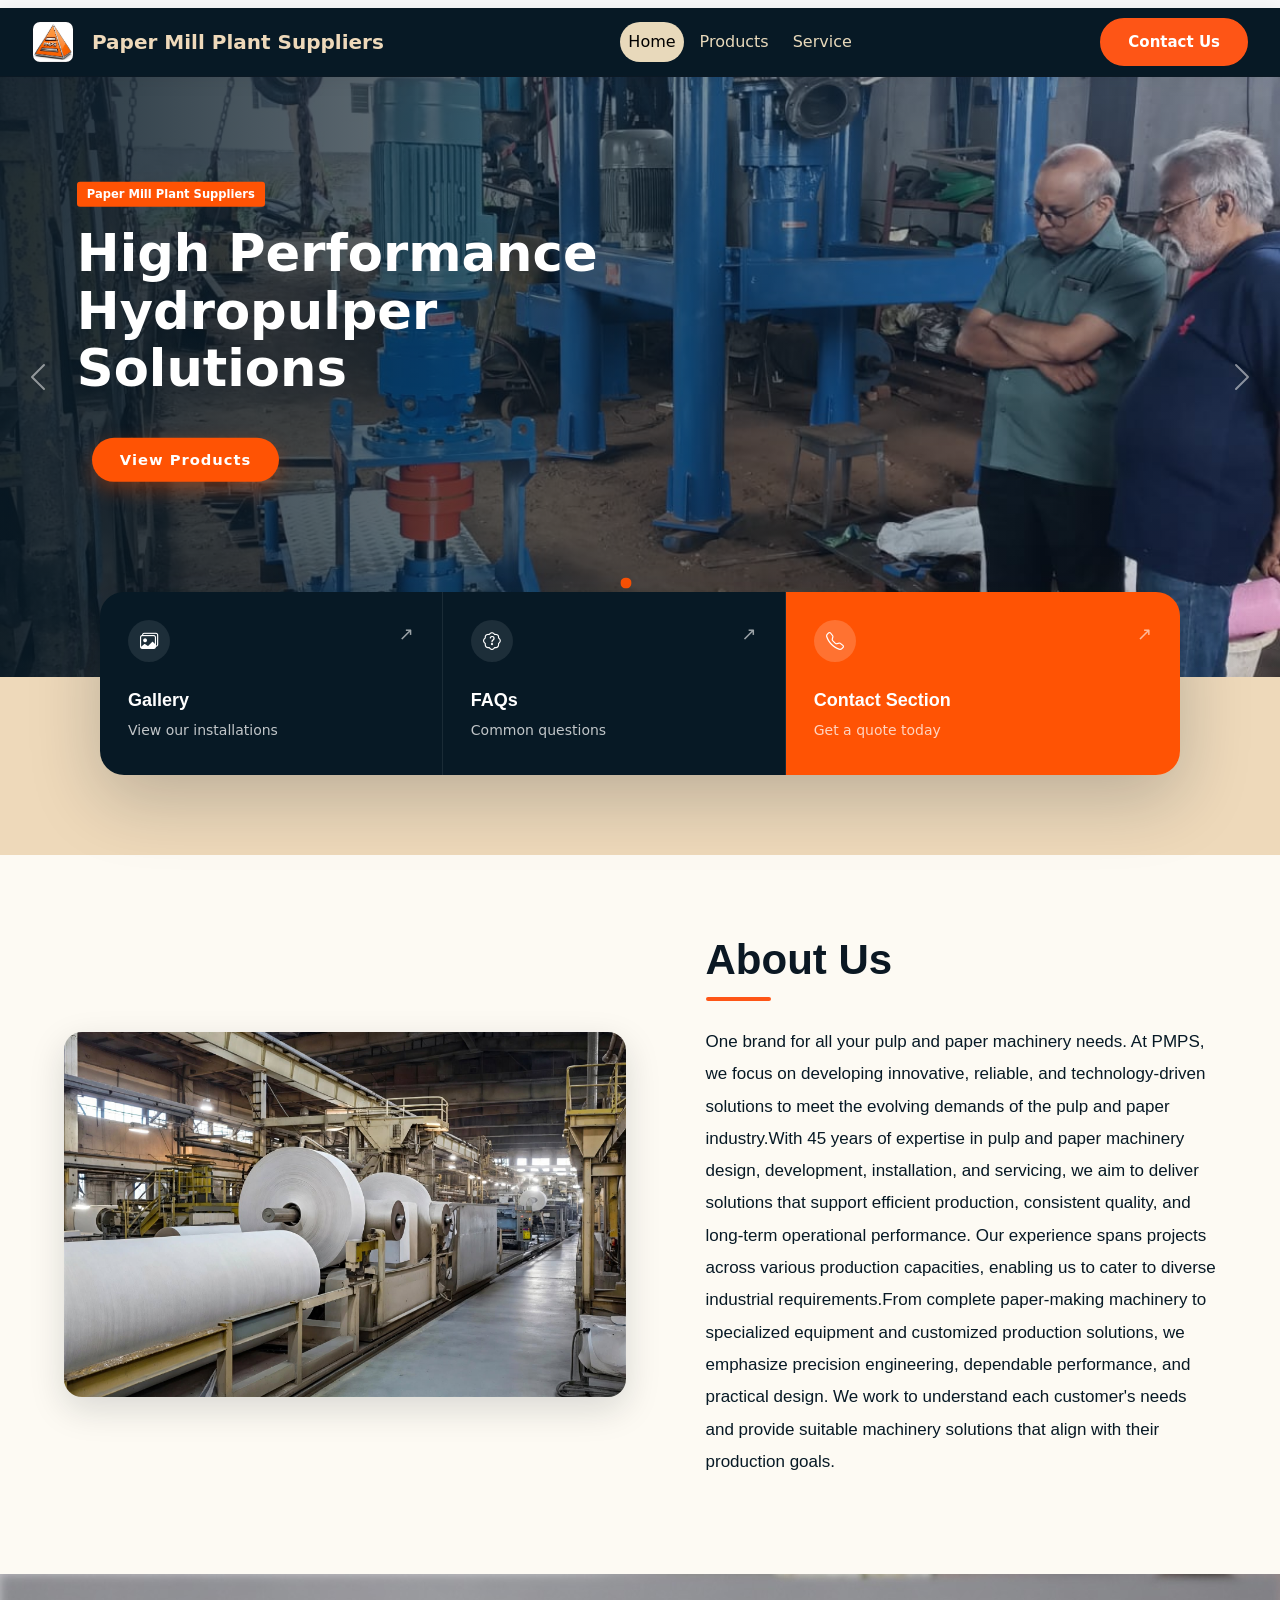
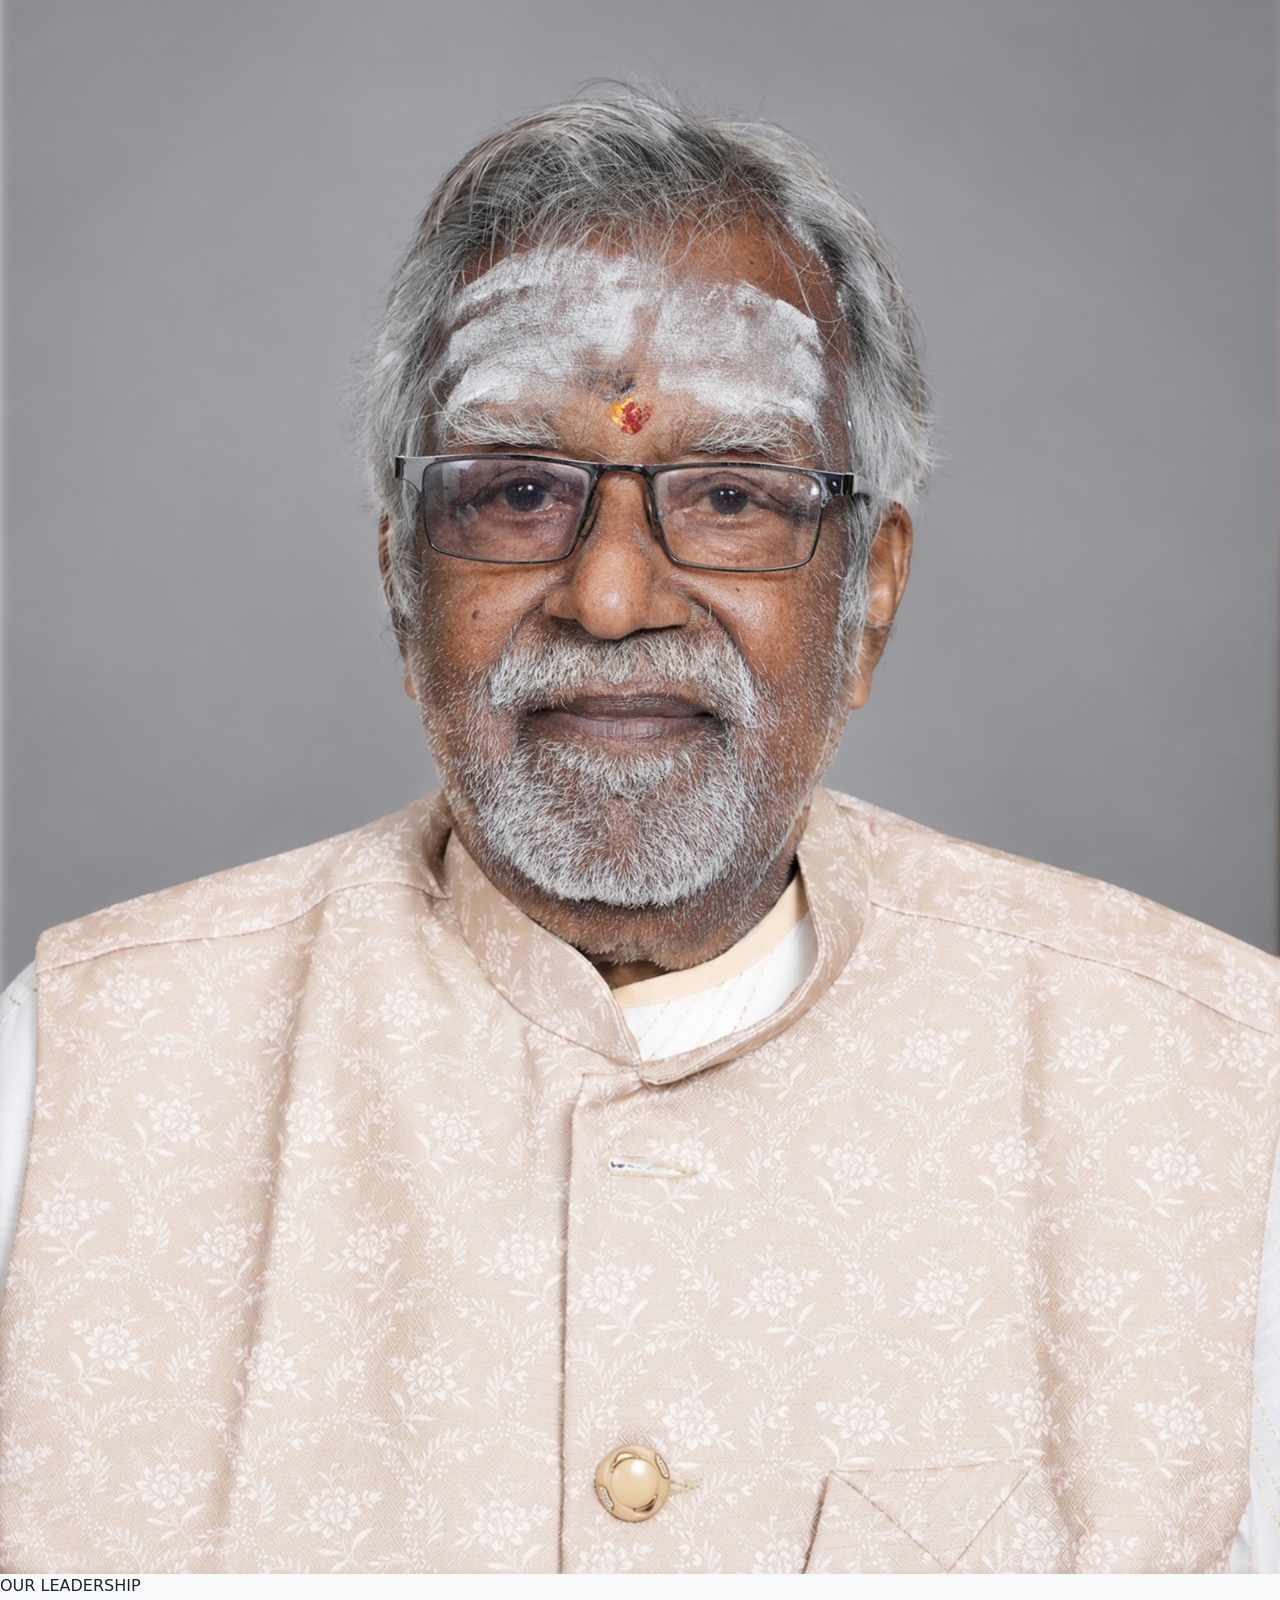
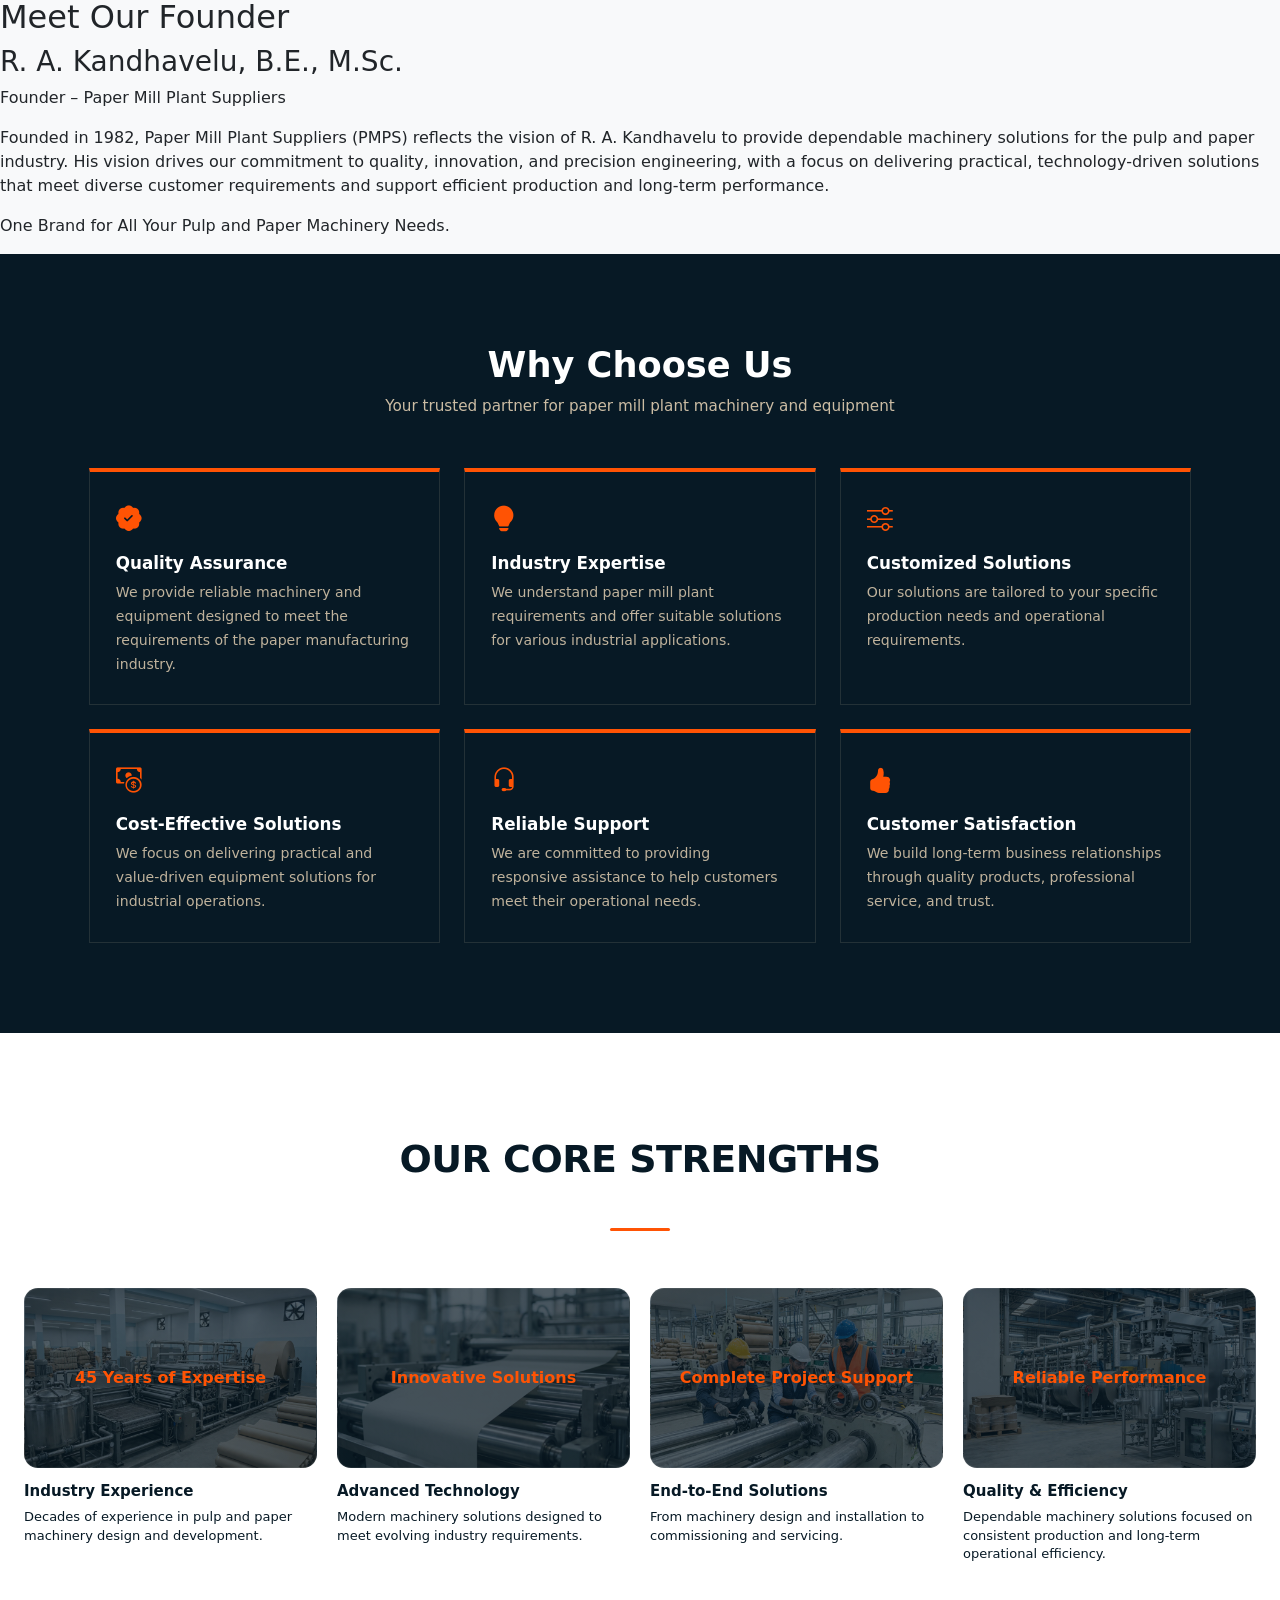
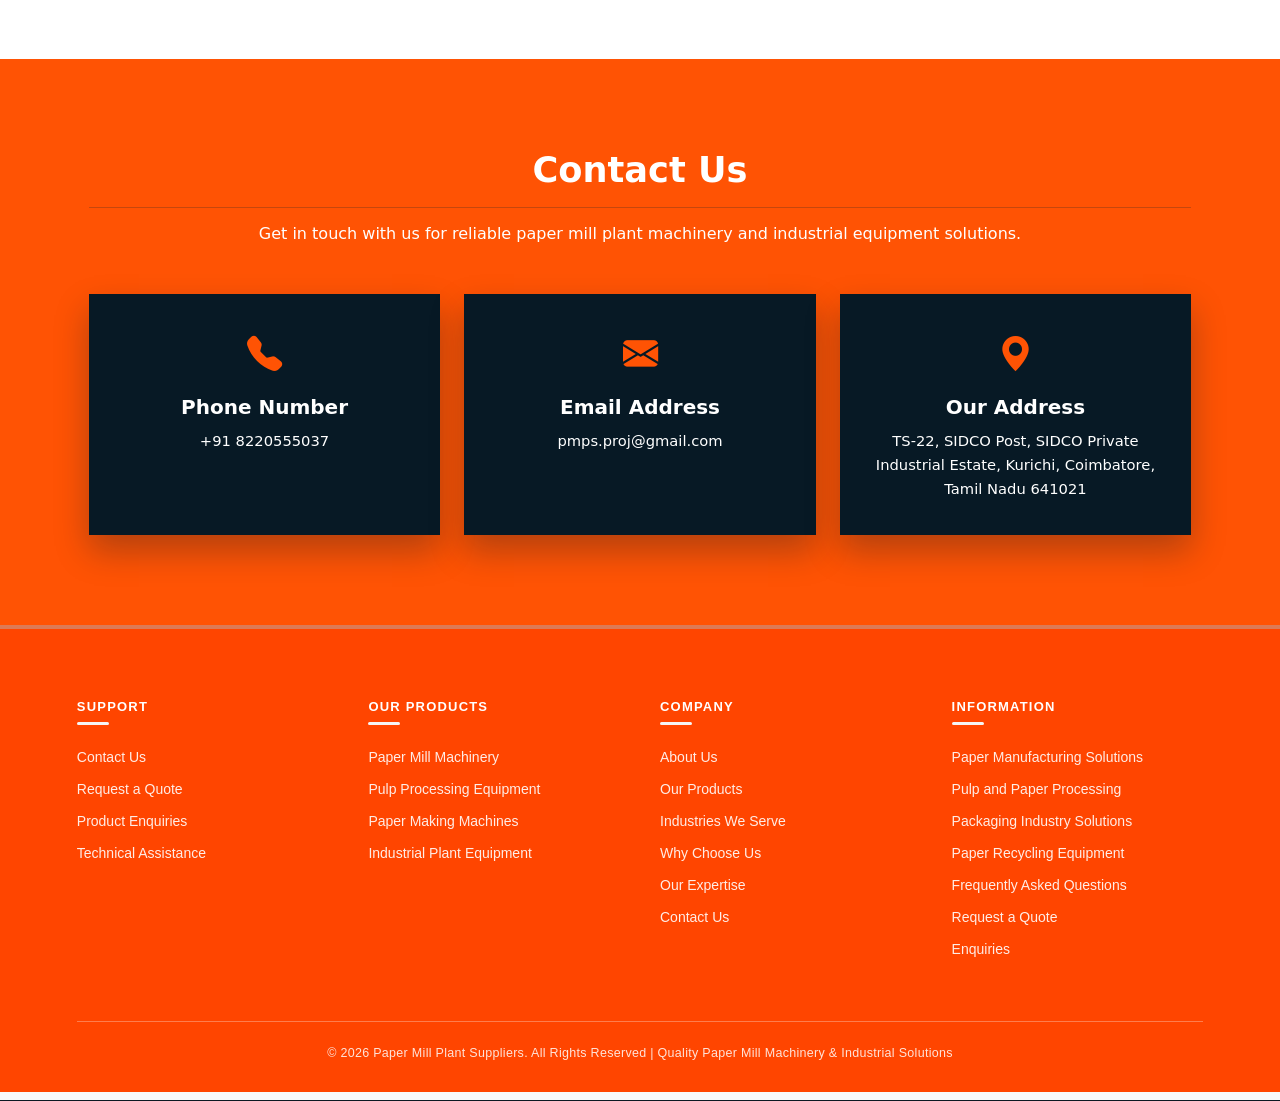
==== commit 42663a64: "Update index.html" ====
--- a/index.html
+++ b/index.html
@@ -152,6 +152,43 @@
   </div>
 </section>
 
+
+<section class="founder-section">
+  <div class="founder-container">
+
+    <!-- Founder Image -->
+    <div class="founder-image">
+      <img src="ass/founder.jpeg" alt="R. A. Kandhavelu - Founder of Paper Mill Plant Suppliers">
+    </div>
+
+    <!-- Founder Content -->
+    <div class="founder-content">
+      <span class="founder-label">OUR LEADERSHIP</span>
+
+      <h2>Meet Our Founder</h2>
+
+      <h3>R. A. Kandhavelu, B.E., M.Sc.</h3>
+      <p class="founder-role">Founder – Paper Mill Plant Suppliers</p>
+
+      <p class="founder-description">
+        Founded in 1982, Paper Mill Plant Suppliers (PMPS) reflects
+        the vision of R. A. Kandhavelu to provide dependable machinery
+        solutions for the pulp and paper industry. His vision drives
+        our commitment to quality, innovation, and precision engineering,
+        with a focus on delivering practical, technology-driven solutions
+        that meet diverse customer requirements and support efficient
+        production and long-term performance.
+      </p>
+
+      <p class="founder-tagline">
+        One Brand for All Your Pulp and Paper Machinery Needs.
+      </p>
+    </div>
+
+  </div>
+</section>         
+
+        
 <section class="why-choose-us" id="why">
   <div class="container-xl">
     <div class="text-center mb-5">
@@ -349,4 +386,4 @@
 
 
 </body>
-</html>+</html>
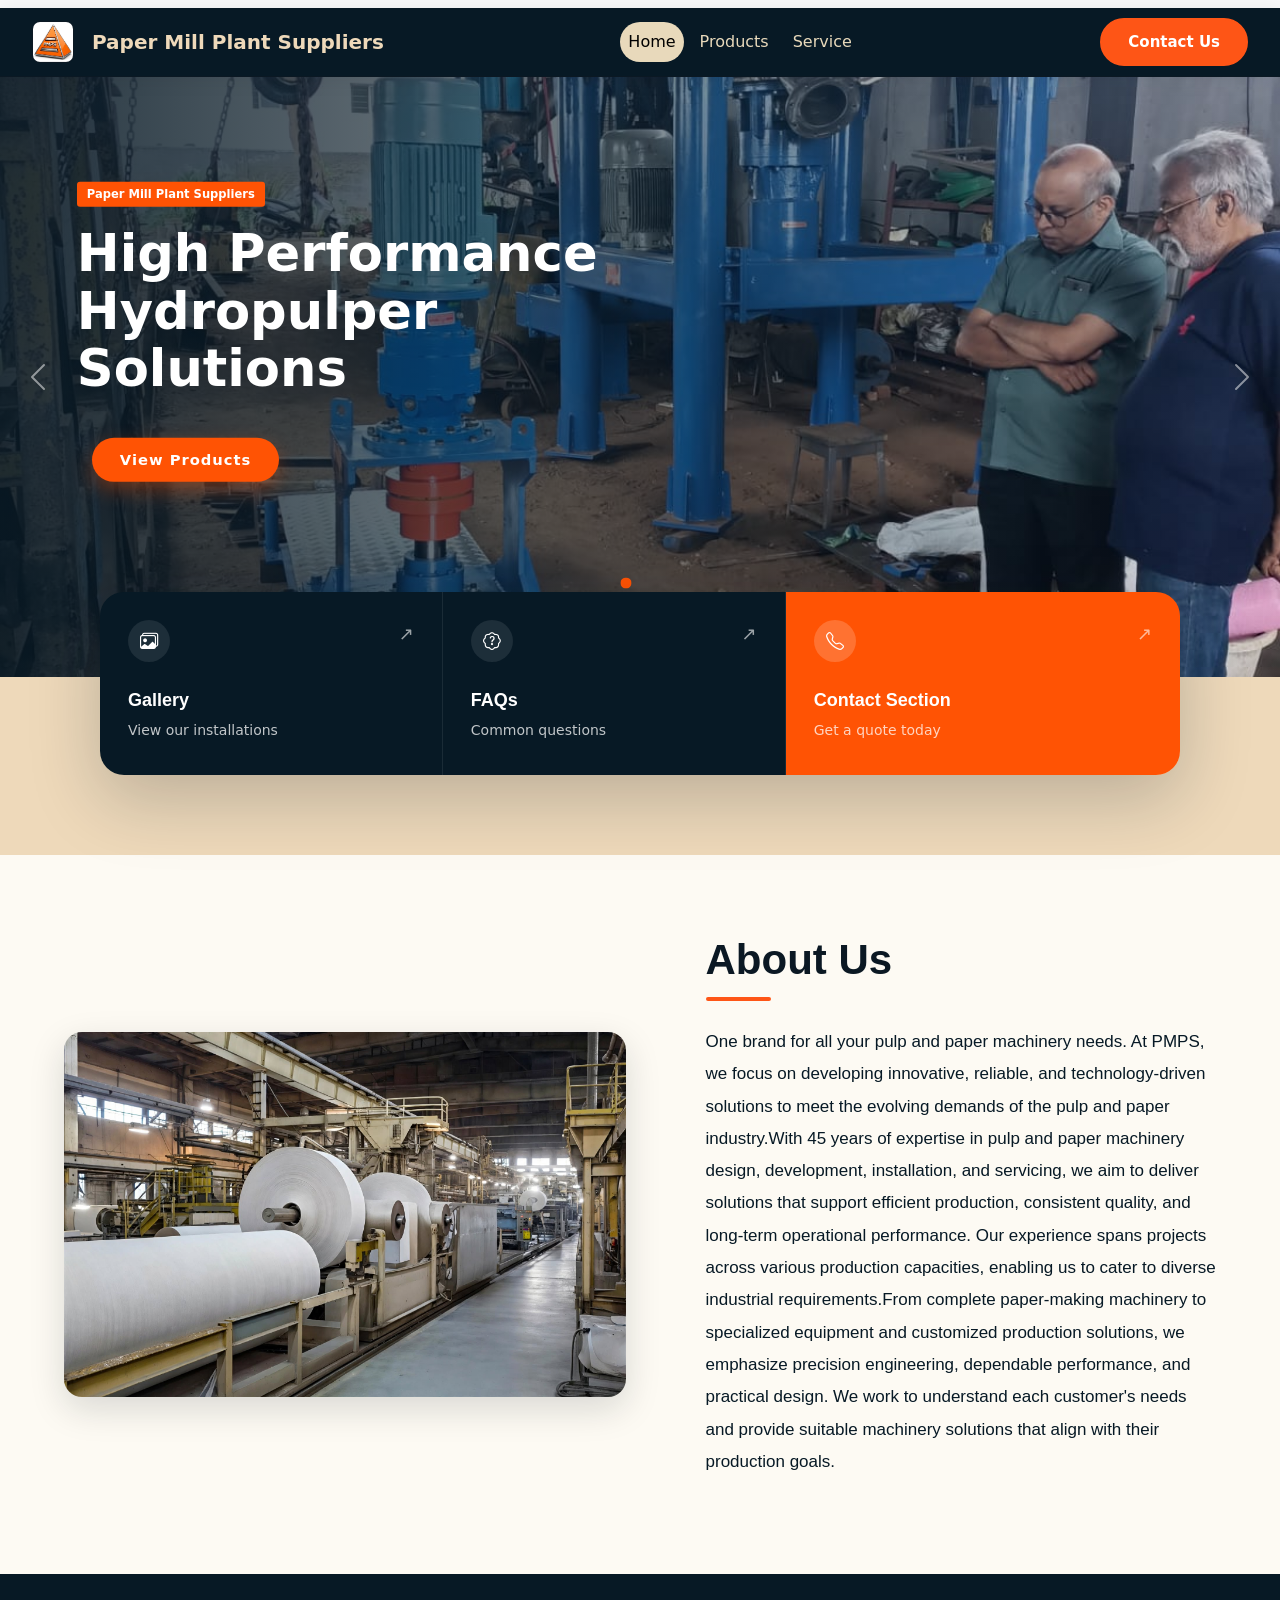
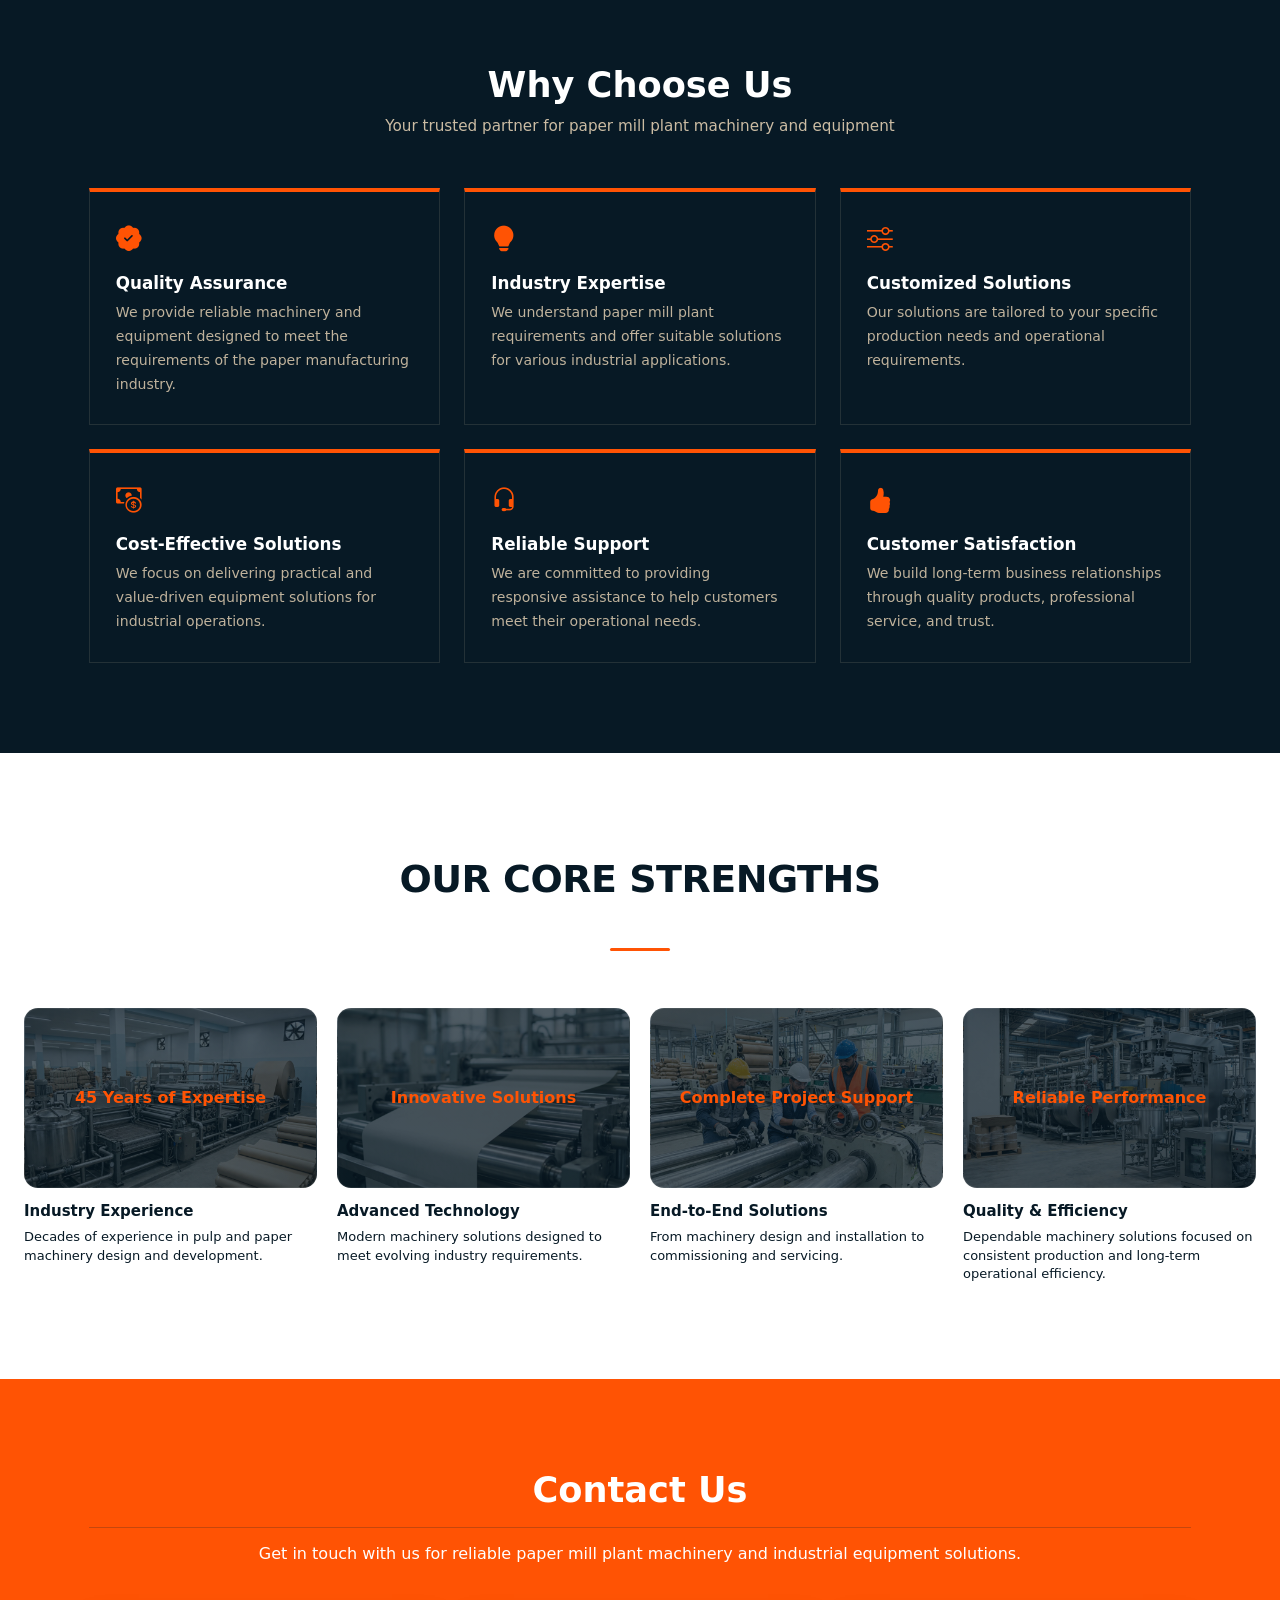
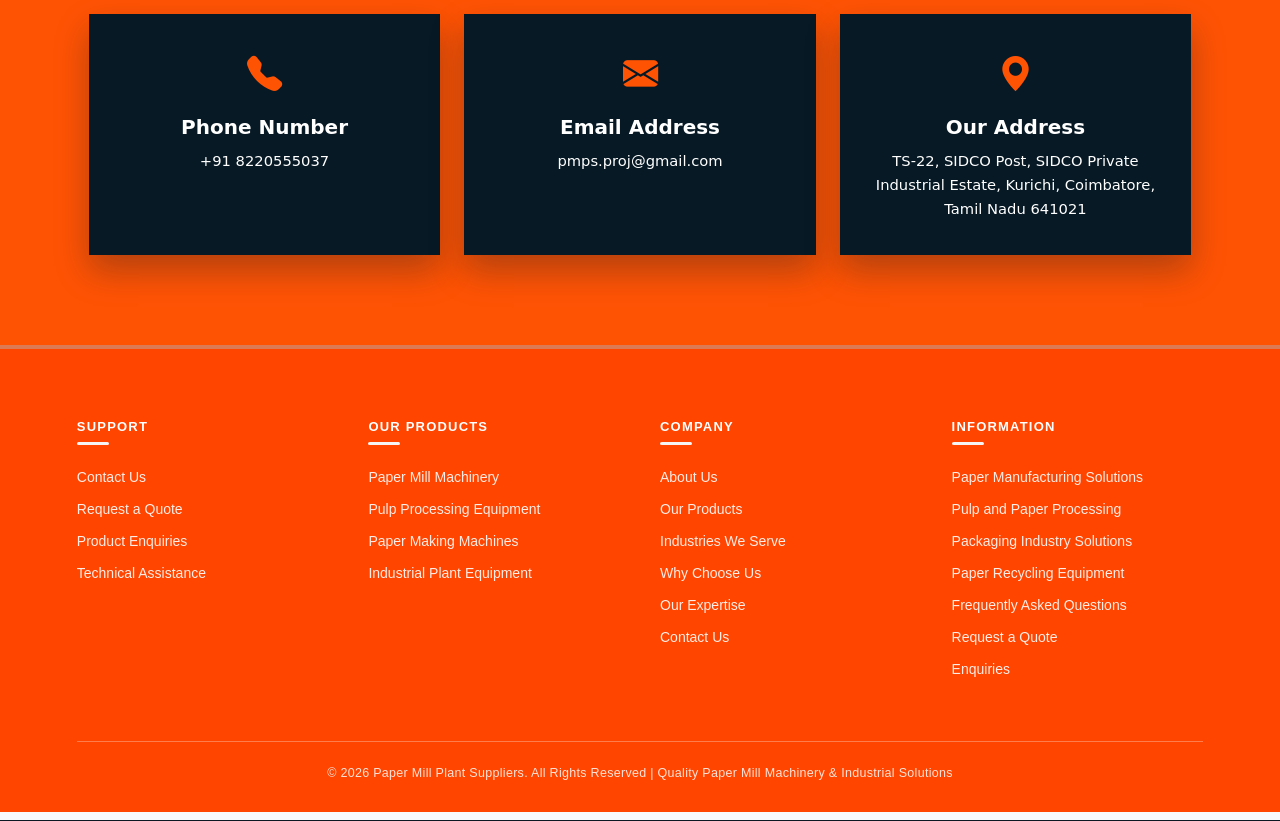
==== commit 01f194d1: "Update index.html" ====
--- a/index.html
+++ b/index.html
@@ -152,42 +152,6 @@
   </div>
 </section>
 
-
-<section class="founder-section">
-  <div class="founder-container">
-
-    <!-- Founder Image -->
-    <div class="founder-image">
-      <img src="ass/founder.jpeg" alt="R. A. Kandhavelu - Founder of Paper Mill Plant Suppliers">
-    </div>
-
-    <!-- Founder Content -->
-    <div class="founder-content">
-      <span class="founder-label">OUR LEADERSHIP</span>
-
-      <h2>Meet Our Founder</h2>
-
-      <h3>R. A. Kandhavelu, B.E., M.Sc.</h3>
-      <p class="founder-role">Founder – Paper Mill Plant Suppliers</p>
-
-      <p class="founder-description">
-        Founded in 1982, Paper Mill Plant Suppliers (PMPS) reflects
-        the vision of R. A. Kandhavelu to provide dependable machinery
-        solutions for the pulp and paper industry. His vision drives
-        our commitment to quality, innovation, and precision engineering,
-        with a focus on delivering practical, technology-driven solutions
-        that meet diverse customer requirements and support efficient
-        production and long-term performance.
-      </p>
-
-      <p class="founder-tagline">
-        One Brand for All Your Pulp and Paper Machinery Needs.
-      </p>
-    </div>
-
-  </div>
-</section>         
-
         
 <section class="why-choose-us" id="why">
   <div class="container-xl">
--- a/index.css
+++ b/index.css
@@ -765,6 +765,7 @@
   }
 }
 
+
 .why-choose-us{background:var(--navy);color:var(--cream);padding:90px clamp(16px,6vw,90px)}
 .why-choose-us h2{color:#fff;font-weight:800;font-size:clamp(1.6rem,3vw,2.2rem)}
 .why-choose-us .rule{margin:16px auto 14px}
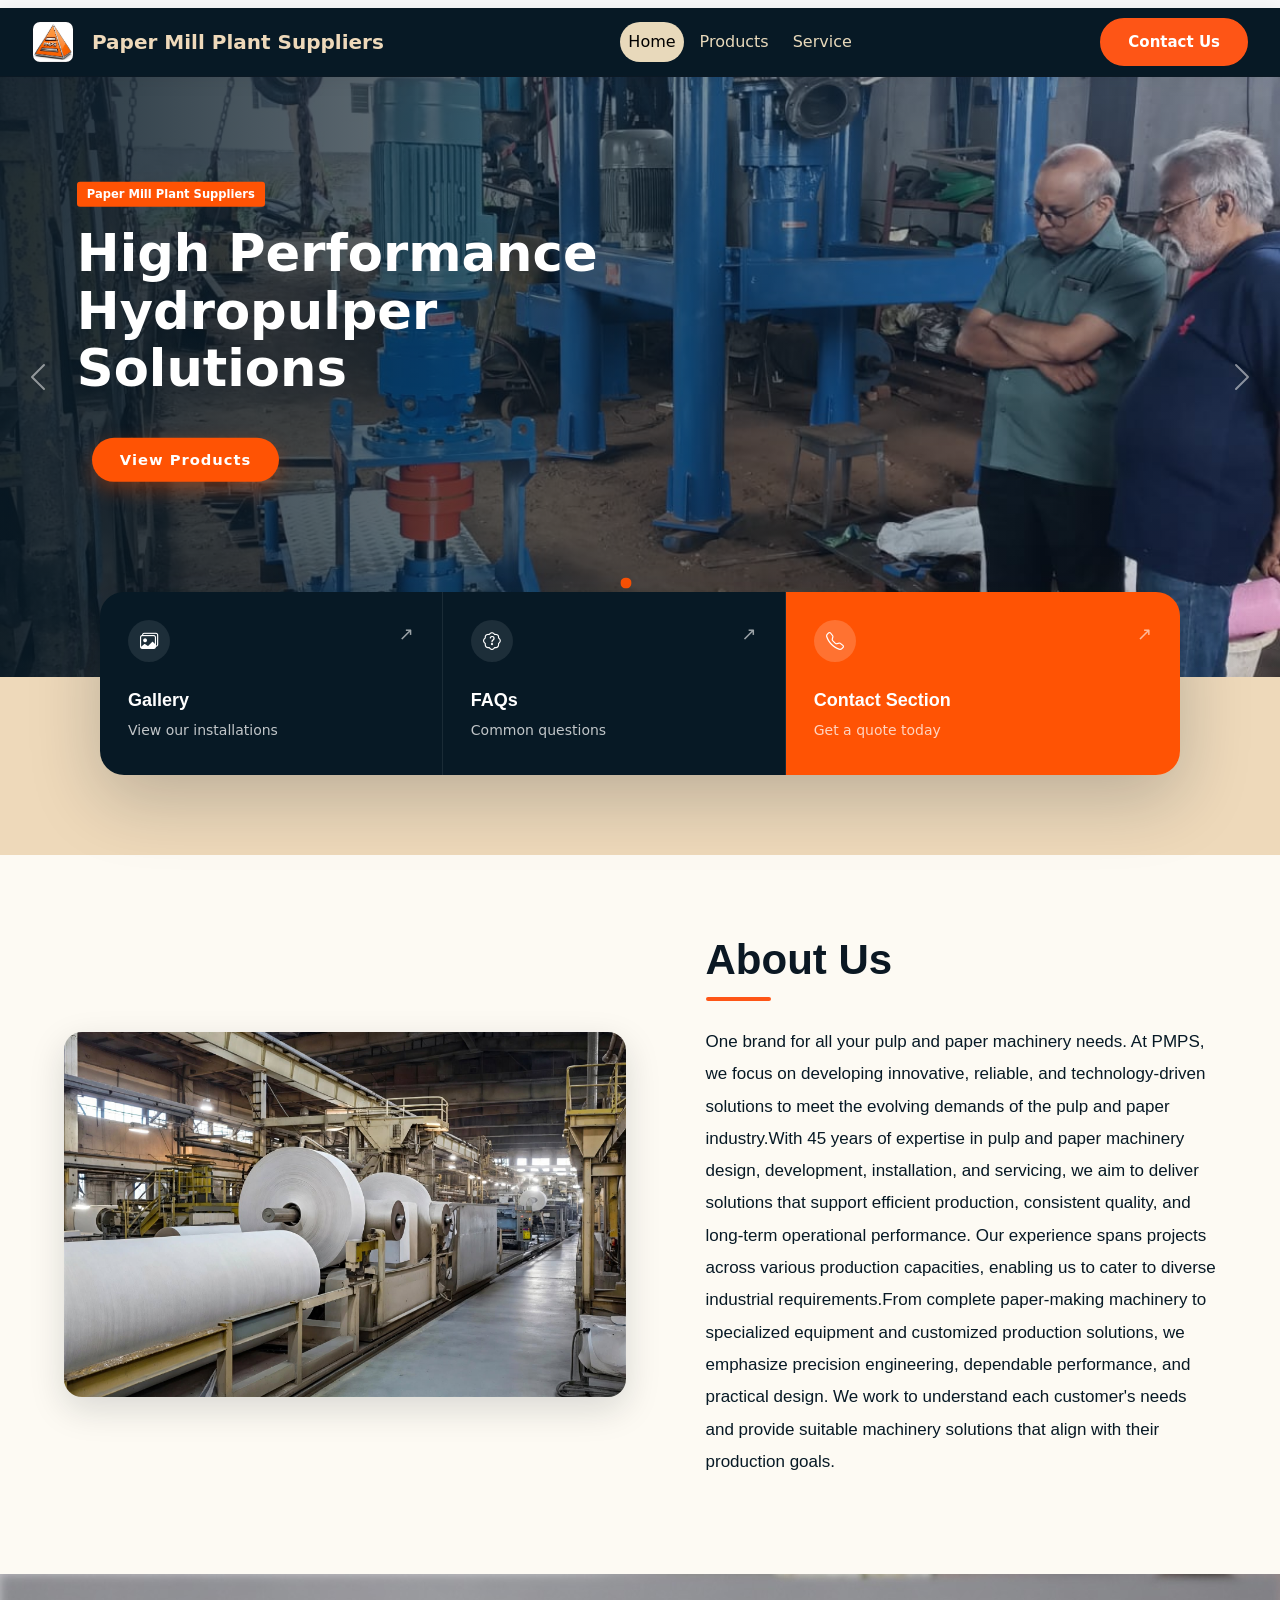
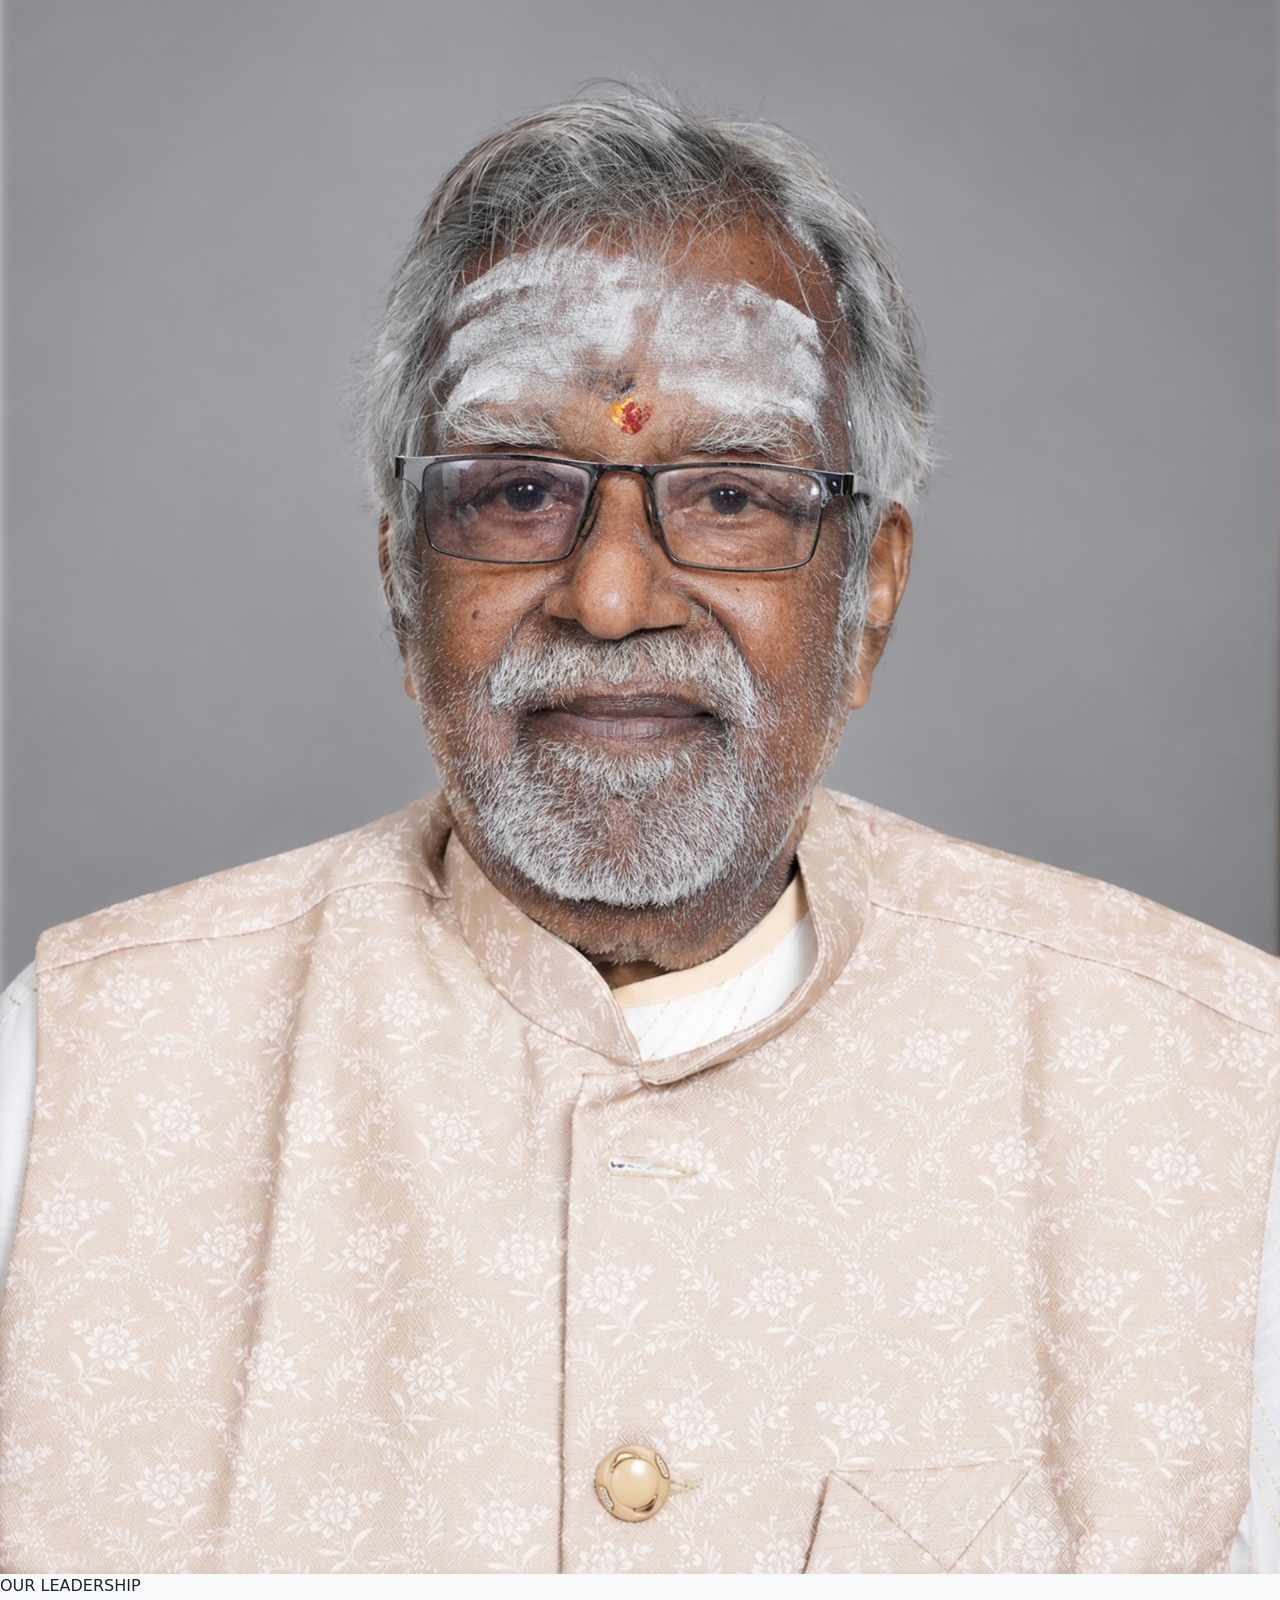
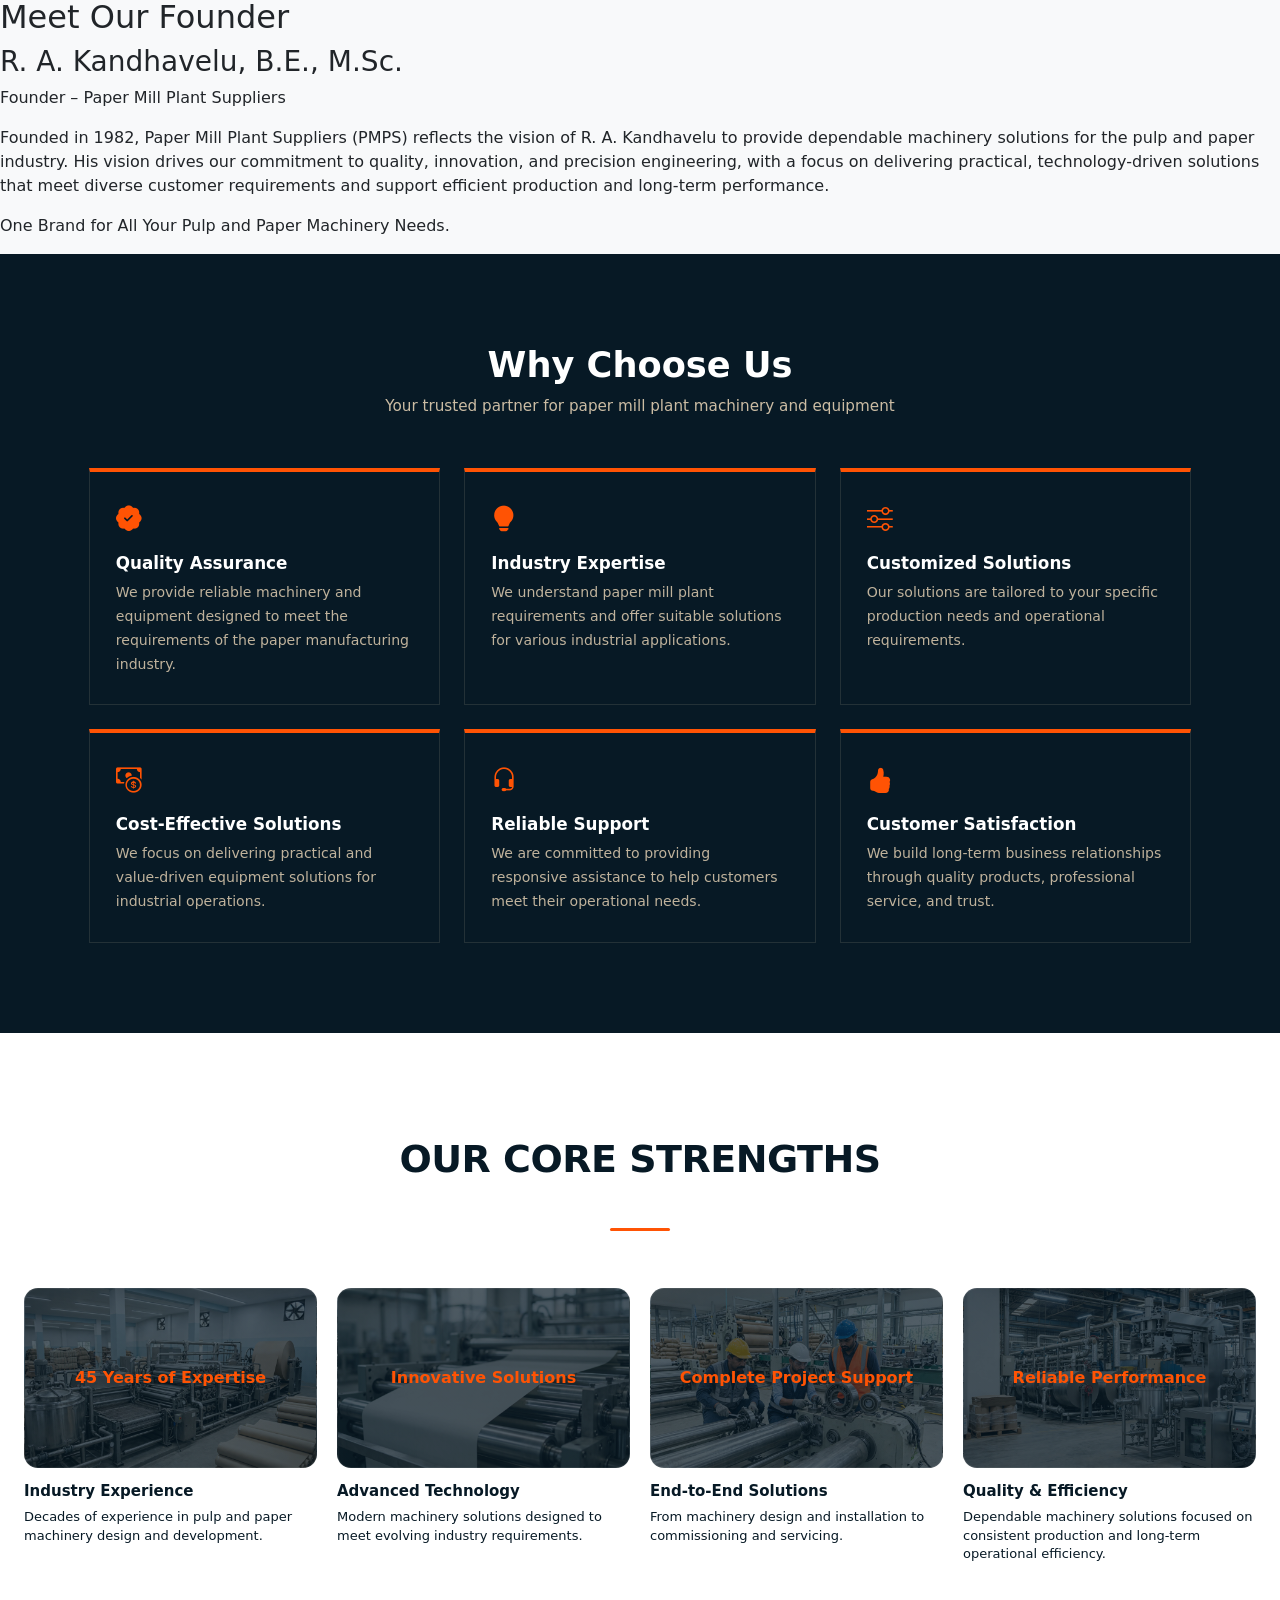
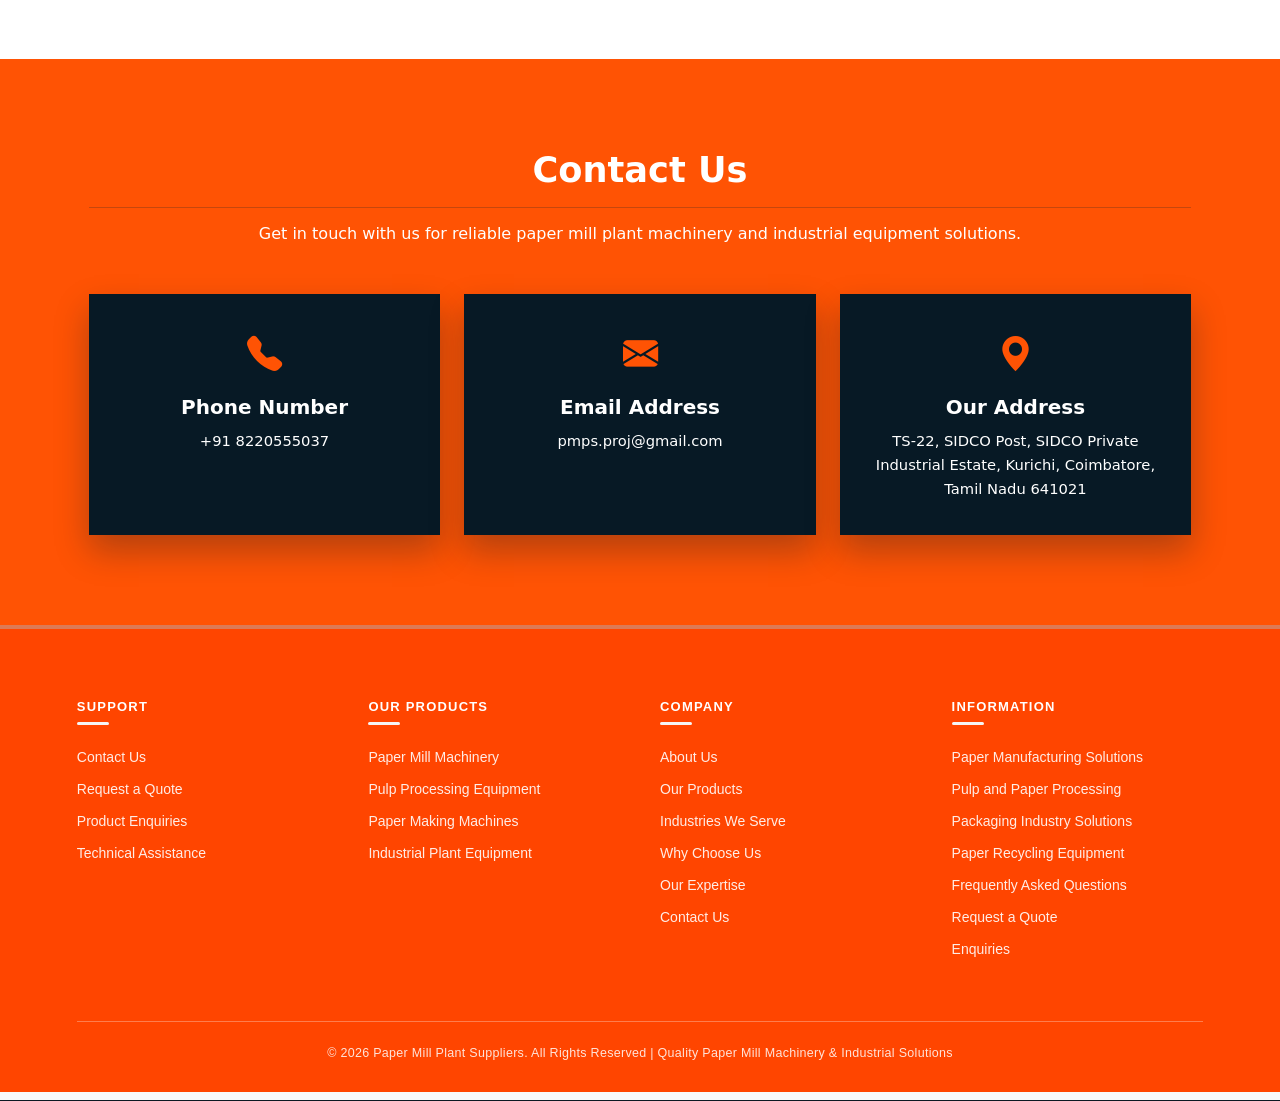
==== commit 364e2278: "Update index.html" ====
--- a/index.html
+++ b/index.html
@@ -152,6 +152,43 @@
   </div>
 </section>
 
+
+<section class="founder-section">
+  <div class="founder-container">
+
+    <!-- Founder Image -->
+    <div class="founder-image">
+      <img src="ass/founder.jpeg" alt="R. A. Kandhavelu - Founder of Paper Mill Plant Suppliers">
+    </div>
+
+    <!-- Founder Content -->
+    <div class="founder-content">
+      <span class="founder-label">OUR LEADERSHIP</span>
+
+      <h2>Meet Our Founder</h2>
+
+      <h3>R. A. Kandhavelu, B.E., M.Sc.</h3>
+      <p class="founder-role">Founder – Paper Mill Plant Suppliers</p>
+
+      <p class="founder-description">
+        Founded in 1982, Paper Mill Plant Suppliers (PMPS) reflects
+        the vision of R. A. Kandhavelu to provide dependable machinery
+        solutions for the pulp and paper industry. His vision drives
+        our commitment to quality, innovation, and precision engineering,
+        with a focus on delivering practical, technology-driven solutions
+        that meet diverse customer requirements and support efficient
+        production and long-term performance.
+      </p>
+
+     
+
+      <p class="founder-tagline">
+        One Brand for All Your Pulp and Paper Machinery Needs.
+      </p>
+    </div>
+
+  </div>
+</section>         
         
 <section class="why-choose-us" id="why">
   <div class="container-xl">
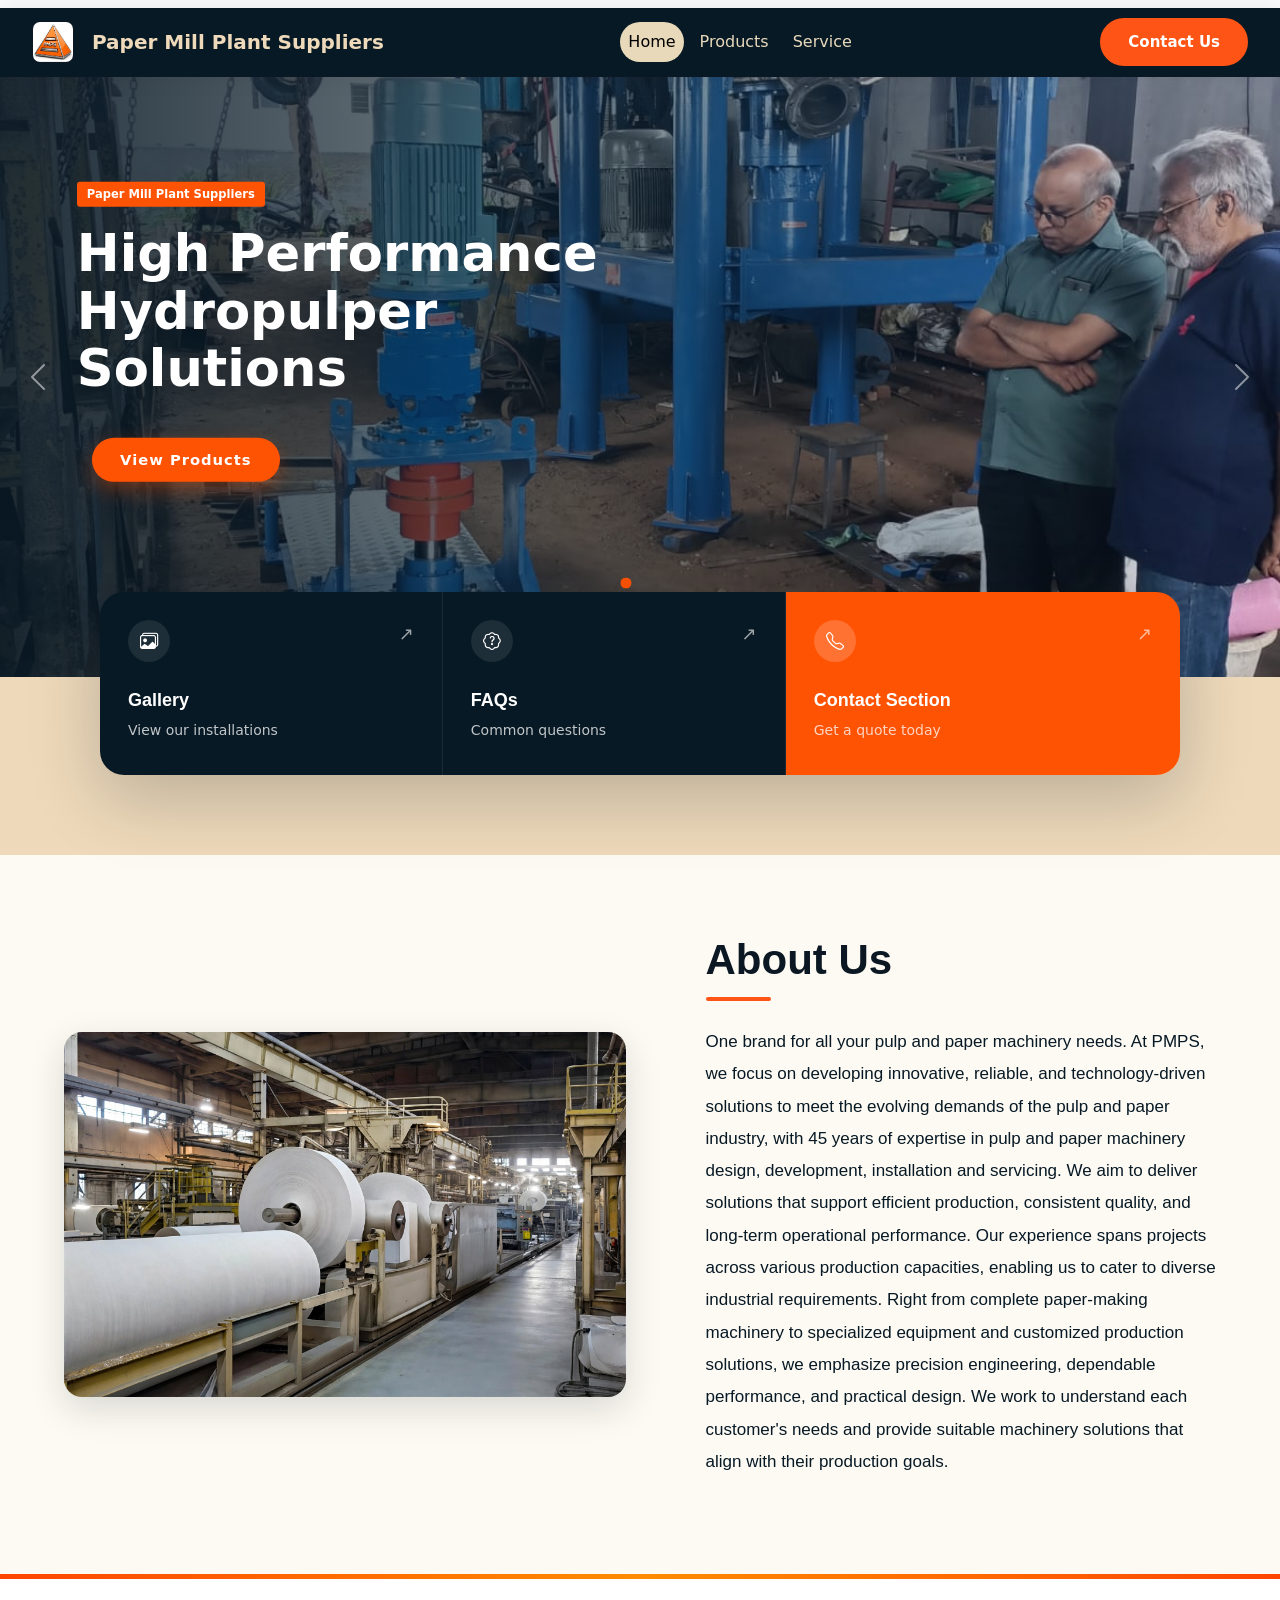
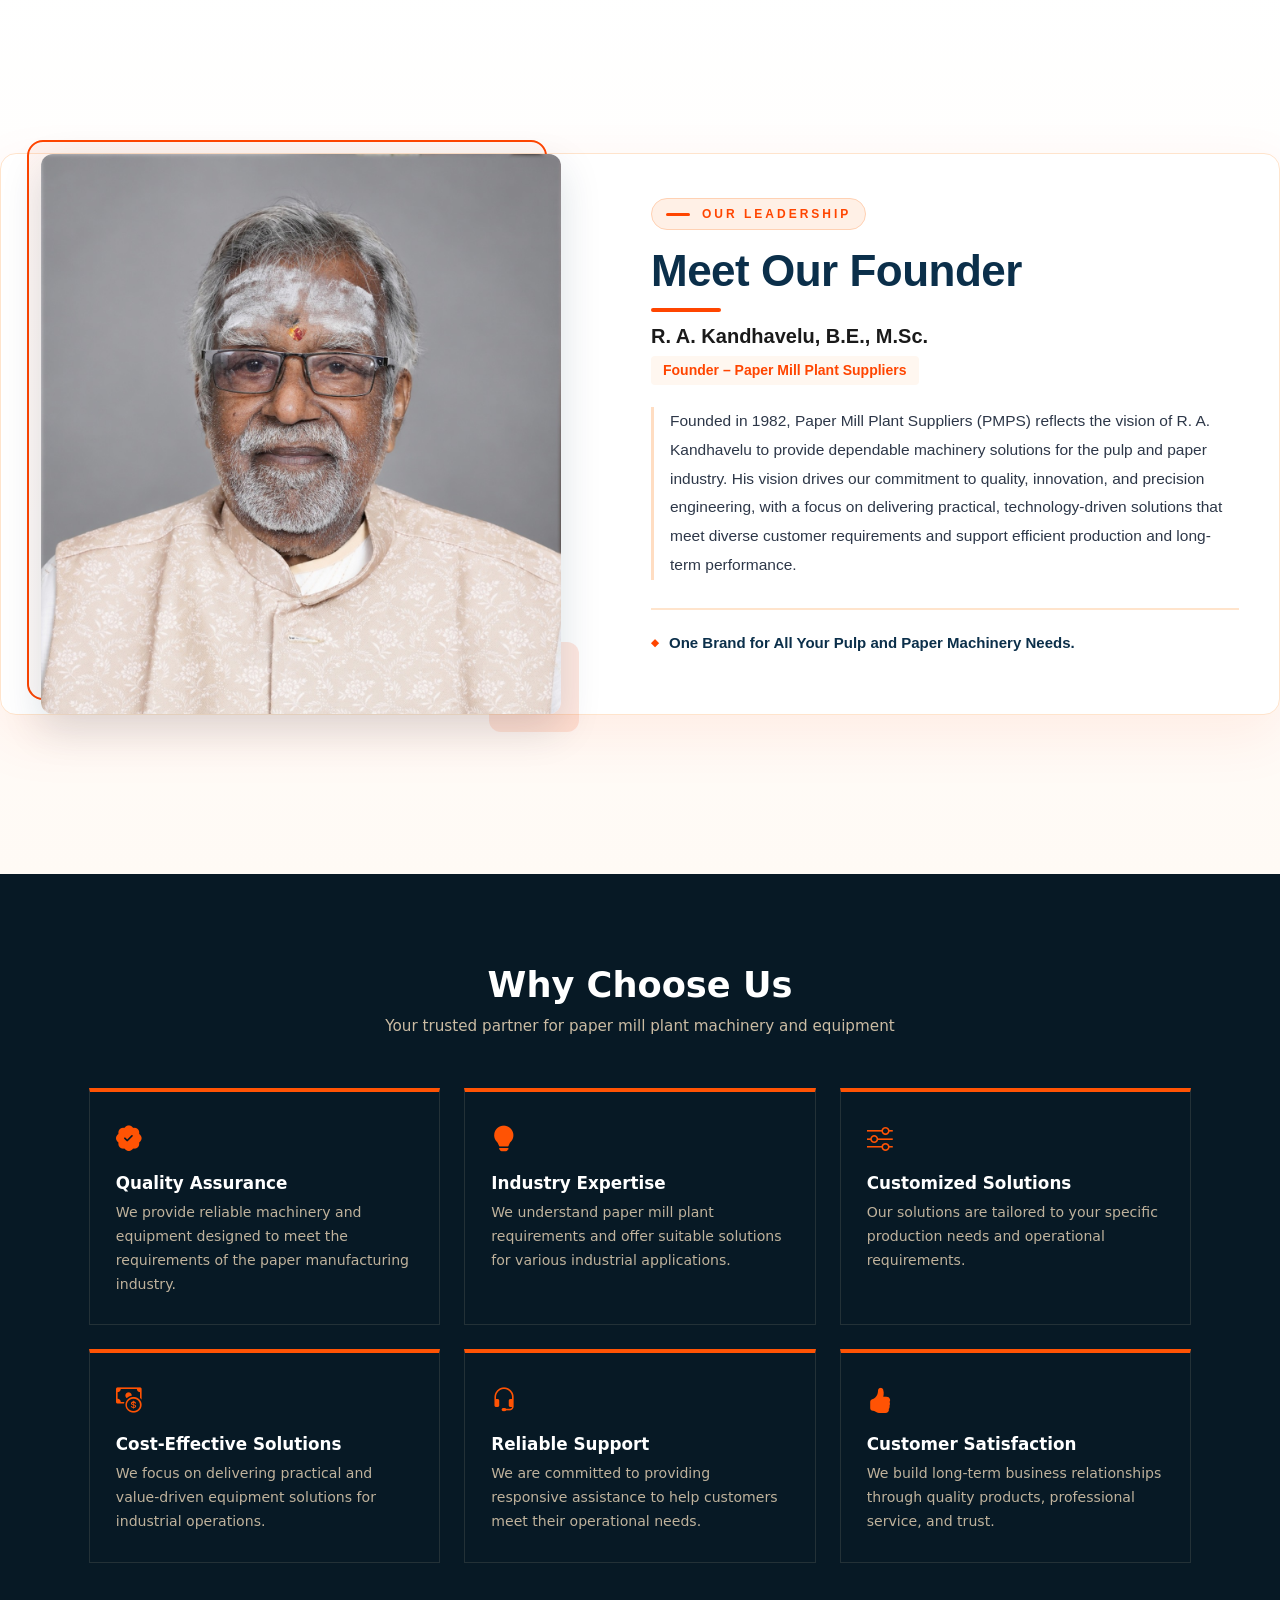
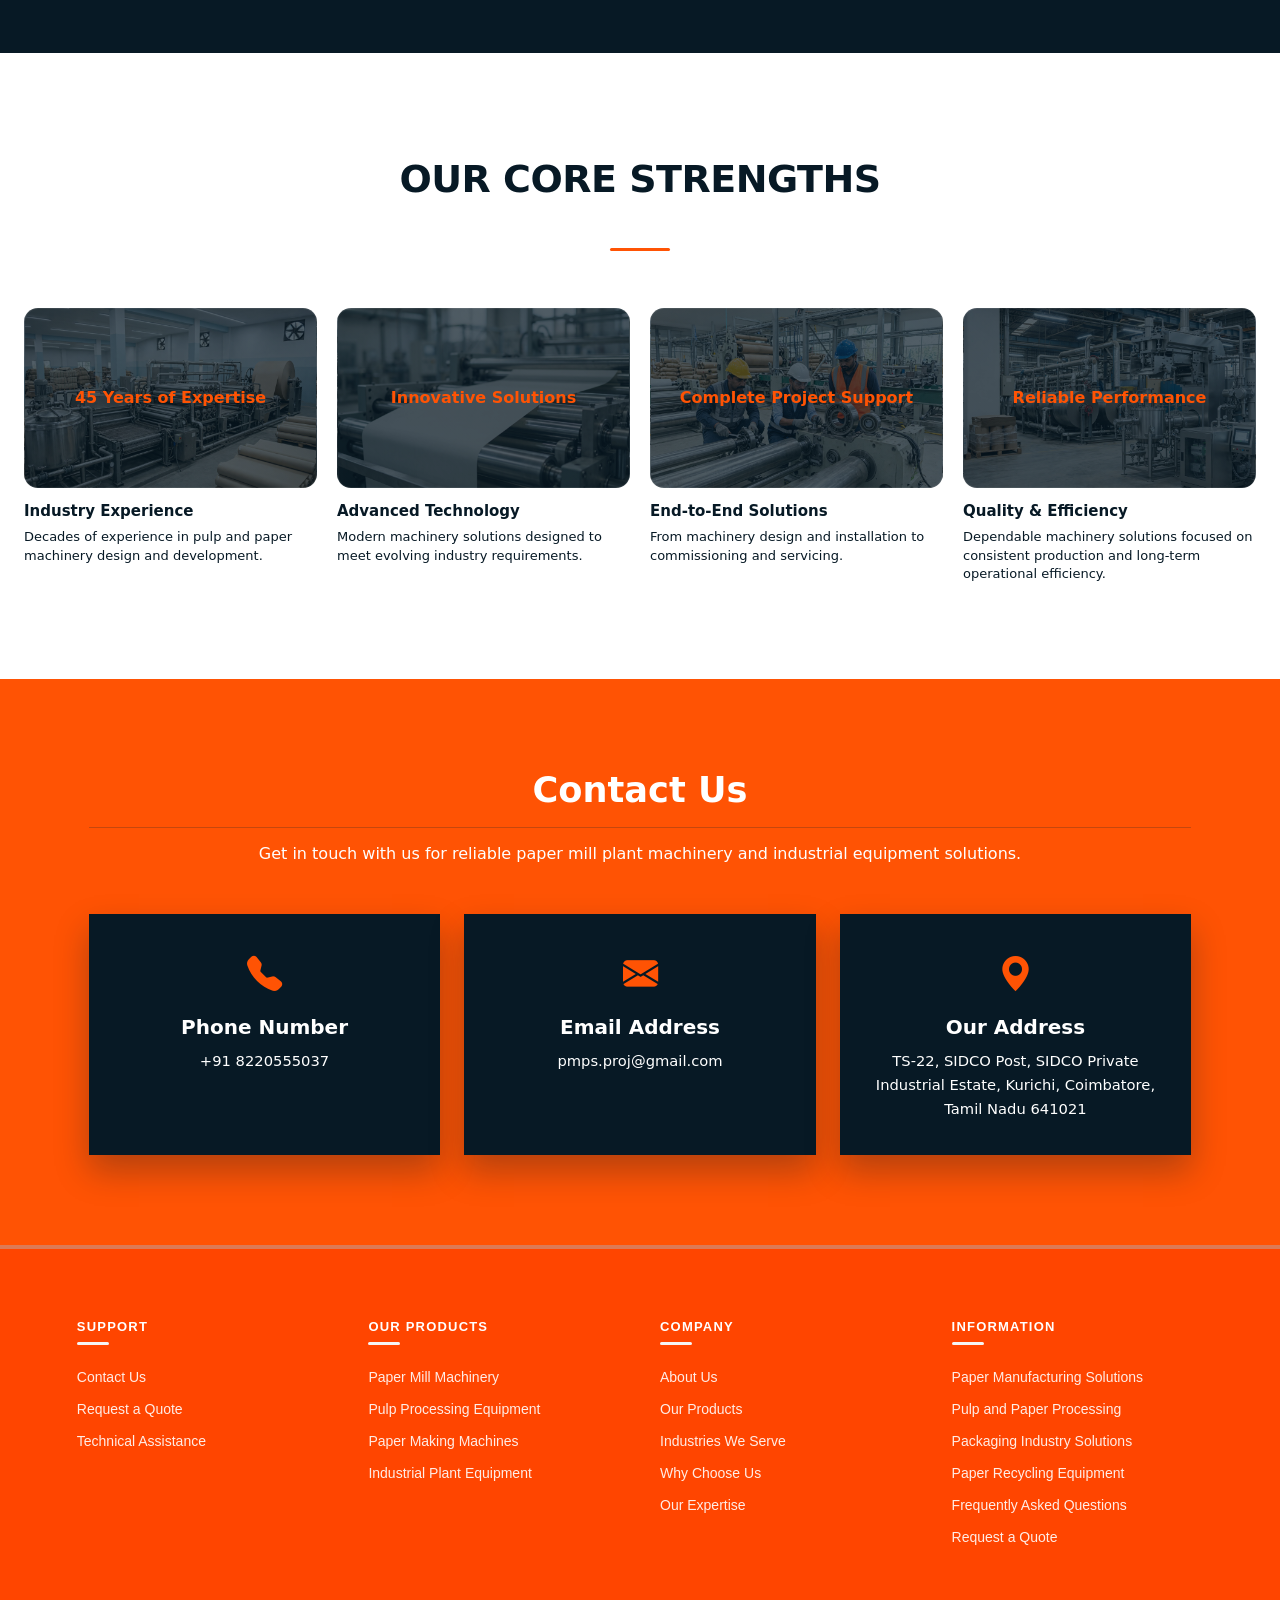
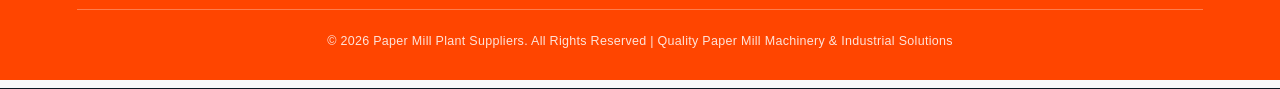
==== commit 66ac3ee7: "Initial commit" ====
--- a/index.html
+++ b/index.html
@@ -20,7 +20,7 @@
       <div class="container-fluid">
 
         <!-- Logo + Title -->
-        <a class="navbar-brand d-flex align-items-center" href="../index.html">
+        <a class="navbar-brand d-flex align-items-center" href="index.html">
             <img src="ass/logos.jpeg" alt="Logo" width="40" height="40">
             <span class="ms-2">Paper Mill Plant Suppliers</span>
         </a>
@@ -48,7 +48,7 @@
             </ul>
 
             <!-- Contact Button with Phone Icon on Left -->
-         <a href="#" 
+         <a href="Contacts/contacts.html" 
    target="_blank" 
    class="btn-contact">
    
@@ -140,18 +140,17 @@
   </div>
 </section>
      
-<section class="aboutus">
+<section class="aboutus" id="about">
   <div class="row1">
   <div class="us1">
     <img src="ass/papermill.jpg" alt="paper mill plant">
   </div>
   <div class="us2">
     <h3>About Us</h3>
-      <p>One brand for all your pulp and paper machinery needs. At PMPS, we focus on developing innovative, reliable, and technology-driven solutions to meet the evolving demands of the pulp and paper industry.With 45 years of expertise in pulp and paper machinery design, development, installation, and servicing, we aim to deliver solutions that support efficient production, consistent quality, and long-term operational performance. Our experience spans projects across various production capacities, enabling us to cater to diverse industrial requirements.From complete paper-making machinery to specialized equipment and customized production solutions, we emphasize precision engineering, dependable performance, and practical design. We work to understand each customer's needs and provide suitable machinery solutions that align with their production goals.</p>
-  </div>
-  </div>
-</section>
-
+      <p>One brand for all your pulp and paper machinery needs. At PMPS, we focus on developing innovative, reliable, and technology-driven solutions to meet the evolving demands of the pulp and paper industry, with 45 years of expertise in pulp and paper machinery design, development, installation and servicing. We aim to deliver solutions that support efficient production, consistent quality, and long-term operational performance. Our experience spans projects across various production capacities, enabling us to cater to diverse industrial requirements. Right from complete paper-making machinery to specialized equipment and customized production solutions, we emphasize precision engineering, dependable performance, and practical design. We work to understand each customer's needs and provide suitable machinery solutions that align with their production goals.</p>
+  </div>
+  </div>
+</section>
 
 <section class="founder-section">
   <div class="founder-container">
@@ -190,6 +189,8 @@
   </div>
 </section>         
         
+
+
 <section class="why-choose-us" id="why">
   <div class="container-xl">
     <div class="text-center mb-5">
@@ -336,9 +337,8 @@
         <div class="ft2">
             <h5>SUPPORT</h5>
             <ul>
-                <li><a href="contact.html">Contact Us</a></li>
+                <li><a href="Contacts/contacts.html">Contact Us</a></li>
                 <li>Request a Quote</li>
-                <li>Product Enquiries</li>
                 <li>Technical Assistance</li>
             </ul>
         </div>
@@ -356,12 +356,11 @@
         <div class="ft4">
             <h5>COMPANY</h5>
             <ul>
-                <li><a href="about.html">About Us</a></li>
-                <li><a href="products.html">Our Products</a></li>
-                <li>Industries We Serve</a></li>
-                <li><a href="why-choose-us.html">Why Choose Us</a></li>
-                <li>Our Expertise</li>
-                <li><a href="contact.html">Contact Us</a></li>
+                <li><a href="#about">About Us</a></li>
+                <li><a href="Products/product.html">Our Products</a></li>
+                <li><a href="Services/service.html">Industries We Serve</a></li>
+                <li><a href="#why">Why Choose Us</a></li>
+                <li><a href="#about">Our Expertise</a></li>
             </ul>
         </div>
 
@@ -374,7 +373,6 @@
                 <li>Paper Recycling Equipment</li>
                 <li>Frequently Asked Questions</li>
                 <li>Request a Quote</li>
-                <li>Enquiries</a></li>
             </ul>
         </div>
 
--- a/index.css
+++ b/index.css
@@ -765,6 +765,553 @@
   }
 }
 
+body, html {
+  margin: 0;
+  padding: 0;
+  overflow-x: hidden;
+}
+.founder-section {
+  width: 100%;
+  min-height: 100vh;
+  background: linear-gradient(180deg, #ffffff 0%, #fffaf5 100%);
+  margin: 0;
+  padding: 80px 0 60px 0;
+  font-family: 'Inter', sans-serif;
+  display: flex;
+  align-items: center;
+  justify-content: center;
+  box-sizing: border-box;
+  position: relative;
+  overflow: hidden;
+}
+
+.founder-section::before {
+  content: '';
+  position: absolute;
+  top: 0;
+  left: 0;
+  width: 100%;
+  height: 5px;
+  background: linear-gradient(90deg, #ff4500, #ff8c00, #ff4500);
+}
+
+.founder-container {
+  max-width: 1320px;
+  width: 100%;
+  margin: 0 auto;
+  padding: 0 40px;
+  display: grid;
+  grid-template-columns: 520px 1fr;
+  column-gap: 80px;
+  align-items: center;
+  justify-content: center;
+  background: #fff;
+  border-radius: 16px;
+  border: 1px solid #ffe4cc;
+  box-shadow: 0 20px 60px rgba(255, 69, 0, 0.08);
+  box-sizing: border-box;
+  position: relative;
+}
+
+/* Image - Orange Frame Design */
+.founder-image {
+  position: relative;
+  width: 100%;
+  padding: 0;
+  display: flex;
+  justify-content: center;
+  align-items: center;
+}
+
+.founder-image::before {
+  content: '';
+  position: absolute;
+  top: -14px;
+  left: -14px;
+  width: 100%;
+  height: 100%;
+  border: 2px solid orangered;
+  border-radius: 16px;
+  z-index: 0;
+  background: linear-gradient(135deg, rgba(255,69,0,0.05) 0%, transparent 100%);
+}
+
+.founder-image::after {
+  content: '';
+  position: absolute;
+  bottom: -18px;
+  right: -18px;
+  width: 90px;
+  height: 90px;
+  background: orangered;
+  border-radius: 12px;
+  z-index: 0;
+  opacity: 0.12;
+}
+
+.founder-image img {
+  width: 100%;
+  height: 560px;
+  object-fit: cover;
+  object-position: top;
+  border-radius: 12px;
+  position: relative;
+  z-index: 1;
+  display: block;
+  box-shadow: 0 15px 40px rgba(11, 47, 74, 0.15);
+}
+
+/* Content */
+.founder-content {
+  padding-left: 10px;
+  display: flex;
+  flex-direction: column;
+  justify-content: center;
+}
+
+.founder-label {
+  font-size: 12px;
+  font-weight: 800;
+  letter-spacing: 3px;
+  color: orangered;
+  display: flex;
+  align-items: center;
+  gap: 12px;
+  margin-bottom: 18px;
+  text-transform: uppercase;
+  background: #fff0e6;
+  width: fit-content;
+  padding: 6px 14px;
+  border-radius: 50px;
+  border: 1px solid #ffd1b3;
+}
+
+.founder-label::before {
+  content: '';
+  width: 24px;
+  height: 3px;
+  background: orangered;
+  border-radius: 2px;
+}
+
+.founder-content h2 {
+  font-size: 44px;
+  font-weight: 900;
+  color: #0b2f4a;
+  margin: 0 0 12px 0;
+  line-height: 1.05;
+  letter-spacing: -0.5px;
+}
+
+.founder-content h2::after {
+  content: '';
+  display: block;
+  width: 70px;
+  height: 4px;
+  background: orangered;
+  margin-top: 14px;
+  border-radius: 2px;
+}
+
+.founder-content h3 {
+  font-size: 20px;
+  font-weight: 700;
+  margin: 0;
+  color: #1a1a1a;
+}
+
+.founder-role {
+  font-size: 14px;
+  color: orangered;
+  font-weight: 600;
+  font-style: normal;
+  margin: 8px 0 22px 0;
+  background: #fff7f0;
+  width: fit-content;
+  padding: 4px 12px;
+  border-radius: 4px;
+}
+
+.founder-description {
+  font-size: 15.5px;
+  line-height: 1.85;
+  color: #2d3748;
+  margin-bottom: 28px;
+  position: relative;
+  padding-left: 16px;
+  border-left: 3px solid #ffddc2;
+}
+
+.founder-highlight {
+  display: flex;
+  border: none;
+  border-radius: 10px;
+  overflow: hidden;
+  width: fit-content;
+  margin-bottom: 32px;
+  box-shadow: 0 4px 15px rgba(255,69,0,0.15);
+}
+
+.founder-highlight span {
+  padding: 14px 26px;
+  font-size: 13.5px;
+  font-weight: 800;
+  display: flex;
+  align-items: center;
+  gap: 8px;
+  letter-spacing: 0.3px;
+}
+
+.founder-highlight span:first-child {
+  background: linear-gradient(135deg, #0b2f4a 0%, #123a5a 100%);
+  color: #fff;
+}
+
+.founder-highlight span:last-child {
+  background: linear-gradient(135deg, orangered 0%, #ff6a00 100%);
+  color: #fff;
+  border-left: none;
+}
+
+.founder-tagline {
+  font-size: 15px;
+  font-weight: 800;
+  color: #0b2f4a;
+  border-top: 2px solid #ffe4cc;
+  padding-top: 22px;
+  display: flex;
+  align-items: center;
+  gap: 10px;
+}
+
+.founder-tagline::before {
+  content: '◆';
+  color: orangered;
+  font-size: 10px;
+}
+
+/* ===== Responsive ===== */
+@media (max-width: 1100px) {
+  .founder-container {
+    grid-template-columns: 460px 1fr;
+    column-gap: 50px;
+    padding: 20px 24px;
+  }
+}
+
+@media (max-width: 900px) {
+  .founder-section {
+    min-height: auto;
+    padding: 50px 16px;
+  }
+  .founder-container {
+    grid-template-columns: 1fr;
+    row-gap: 35px;
+    border-radius: 12px;
+  }
+  .founder-image {
+    max-width: 500px;
+    margin: 0 auto;
+  }
+  .founder-image img {
+    height: 480px;
+  }
+  .founder-content {
+    padding: 0 10px;
+  }
+  .founder-highlight {
+    width: 100%;
+  }
+  .founder-content h2 {
+    font-size: 34px;
+  }
+}
+
+@media (max-width: 480px) {
+  .founder-image img {
+    height: 400px;
+  }
+  .founder-image::before,
+  .founder-image::after {
+    display: none;
+  }
+}
+
+
+
+body, html {
+  margin: 0;
+  padding: 0;
+  overflow-x: hidden;
+}
+.founder-section {
+  width: 100%;
+  min-height: 100vh;
+  background: linear-gradient(180deg, #ffffff 0%, #fffaf5 100%);
+  margin: 0;
+  padding: 80px 0 60px 0;
+  font-family: 'Inter', sans-serif;
+  display: flex;
+  align-items: center;
+  justify-content: center;
+  box-sizing: border-box;
+  position: relative;
+  overflow: hidden;
+}
+
+.founder-section::before {
+  content: '';
+  position: absolute;
+  top: 0;
+  left: 0;
+  width: 100%;
+  height: 5px;
+  background: linear-gradient(90deg, #ff4500, #ff8c00, #ff4500);
+}
+
+.founder-container {
+  max-width: 1320px;
+  width: 100%;
+  margin: 0 auto;
+  padding: 0 40px;
+  display: grid;
+  grid-template-columns: 520px 1fr;
+  column-gap: 80px;
+  align-items: center;
+  justify-content: center;
+  background: #fff;
+  border-radius: 16px;
+  border: 1px solid #ffe4cc;
+  box-shadow: 0 20px 60px rgba(255, 69, 0, 0.08);
+  box-sizing: border-box;
+  position: relative;
+}
+
+/* Image - Orange Frame Design */
+.founder-image {
+  position: relative;
+  width: 100%;
+  padding: 0;
+  display: flex;
+  justify-content: center;
+  align-items: center;
+}
+
+.founder-image::before {
+  content: '';
+  position: absolute;
+  top: -14px;
+  left: -14px;
+  width: 100%;
+  height: 100%;
+  border: 2px solid orangered;
+  border-radius: 16px;
+  z-index: 0;
+  background: linear-gradient(135deg, rgba(255,69,0,0.05) 0%, transparent 100%);
+}
+
+.founder-image::after {
+  content: '';
+  position: absolute;
+  bottom: -18px;
+  right: -18px;
+  width: 90px;
+  height: 90px;
+  background: orangered;
+  border-radius: 12px;
+  z-index: 0;
+  opacity: 0.12;
+}
+
+.founder-image img {
+  width: 100%;
+  height: 560px;
+  object-fit: cover;
+  object-position: top;
+  border-radius: 12px;
+  position: relative;
+  z-index: 1;
+  display: block;
+  box-shadow: 0 15px 40px rgba(11, 47, 74, 0.15);
+}
+
+/* Content */
+.founder-content {
+  padding-left: 10px;
+  display: flex;
+  flex-direction: column;
+  justify-content: center;
+}
+
+.founder-label {
+  font-size: 12px;
+  font-weight: 800;
+  letter-spacing: 3px;
+  color: orangered;
+  display: flex;
+  align-items: center;
+  gap: 12px;
+  margin-bottom: 18px;
+  text-transform: uppercase;
+  background: #fff0e6;
+  width: fit-content;
+  padding: 6px 14px;
+  border-radius: 50px;
+  border: 1px solid #ffd1b3;
+}
+
+.founder-label::before {
+  content: '';
+  width: 24px;
+  height: 3px;
+  background: orangered;
+  border-radius: 2px;
+}
+
+.founder-content h2 {
+  font-size: 44px;
+  font-weight: 900;
+  color: #0b2f4a;
+  margin: 0 0 12px 0;
+  line-height: 1.05;
+  letter-spacing: -0.5px;
+}
+
+.founder-content h2::after {
+  content: '';
+  display: block;
+  width: 70px;
+  height: 4px;
+  background: orangered;
+  margin-top: 14px;
+  border-radius: 2px;
+}
+
+.founder-content h3 {
+  font-size: 20px;
+  font-weight: 700;
+  margin: 0;
+  color: #1a1a1a;
+}
+
+.founder-role {
+  font-size: 14px;
+  color: orangered;
+  font-weight: 600;
+  font-style: normal;
+  margin: 8px 0 22px 0;
+  background: #fff7f0;
+  width: fit-content;
+  padding: 4px 12px;
+  border-radius: 4px;
+}
+
+.founder-description {
+  font-size: 15.5px;
+  line-height: 1.85;
+  color: #2d3748;
+  margin-bottom: 28px;
+  position: relative;
+  padding-left: 16px;
+  border-left: 3px solid #ffddc2;
+}
+
+.founder-highlight {
+  display: flex;
+  border: none;
+  border-radius: 10px;
+  overflow: hidden;
+  width: fit-content;
+  margin-bottom: 32px;
+  box-shadow: 0 4px 15px rgba(255,69,0,0.15);
+}
+
+.founder-highlight span {
+  padding: 14px 26px;
+  font-size: 13.5px;
+  font-weight: 800;
+  display: flex;
+  align-items: center;
+  gap: 8px;
+  letter-spacing: 0.3px;
+}
+
+.founder-highlight span:first-child {
+  background: linear-gradient(135deg, #0b2f4a 0%, #123a5a 100%);
+  color: #fff;
+}
+
+.founder-highlight span:last-child {
+  background: linear-gradient(135deg, orangered 0%, #ff6a00 100%);
+  color: #fff;
+  border-left: none;
+}
+
+.founder-tagline {
+  font-size: 15px;
+  font-weight: 800;
+  color: #0b2f4a;
+  border-top: 2px solid #ffe4cc;
+  padding-top: 22px;
+  display: flex;
+  align-items: center;
+  gap: 10px;
+}
+
+.founder-tagline::before {
+  content: '◆';
+  color: orangered;
+  font-size: 10px;
+}
+
+/* ===== Responsive ===== */
+@media (max-width: 1100px) {
+  .founder-container {
+    grid-template-columns: 460px 1fr;
+    column-gap: 50px;
+    padding: 20px 24px;
+  }
+}
+
+@media (max-width: 900px) {
+  .founder-section {
+    min-height: auto;
+    padding: 50px 16px;
+  }
+  .founder-container {
+    grid-template-columns: 1fr;
+    row-gap: 35px;
+    border-radius: 12px;
+  }
+  .founder-image {
+    max-width: 500px;
+    margin: 0 auto;
+  }
+  .founder-image img {
+    height: 480px;
+  }
+  .founder-content {
+    padding: 0 10px;
+  }
+  .founder-highlight {
+    width: 100%;
+  }
+  .founder-content h2 {
+    font-size: 34px;
+  }
+}
+
+@media (max-width: 480px) {
+  .founder-image img {
+    height: 400px;
+  }
+  .founder-image::before,
+  .founder-image::after {
+    display: none;
+  }
+}
+
+
 
 .why-choose-us{background:var(--navy);color:var(--cream);padding:90px clamp(16px,6vw,90px)}
 .why-choose-us h2{color:#fff;font-weight:800;font-size:clamp(1.6rem,3vw,2.2rem)}
@@ -786,6 +1333,7 @@
   margin: 0 auto;      /* keeps it centred under the heading */
 }
 
+/* ===== FIX: Remove outer gaps ===== */
 
 
 /* ===== INDUSTRIES WE SERVE ===== */
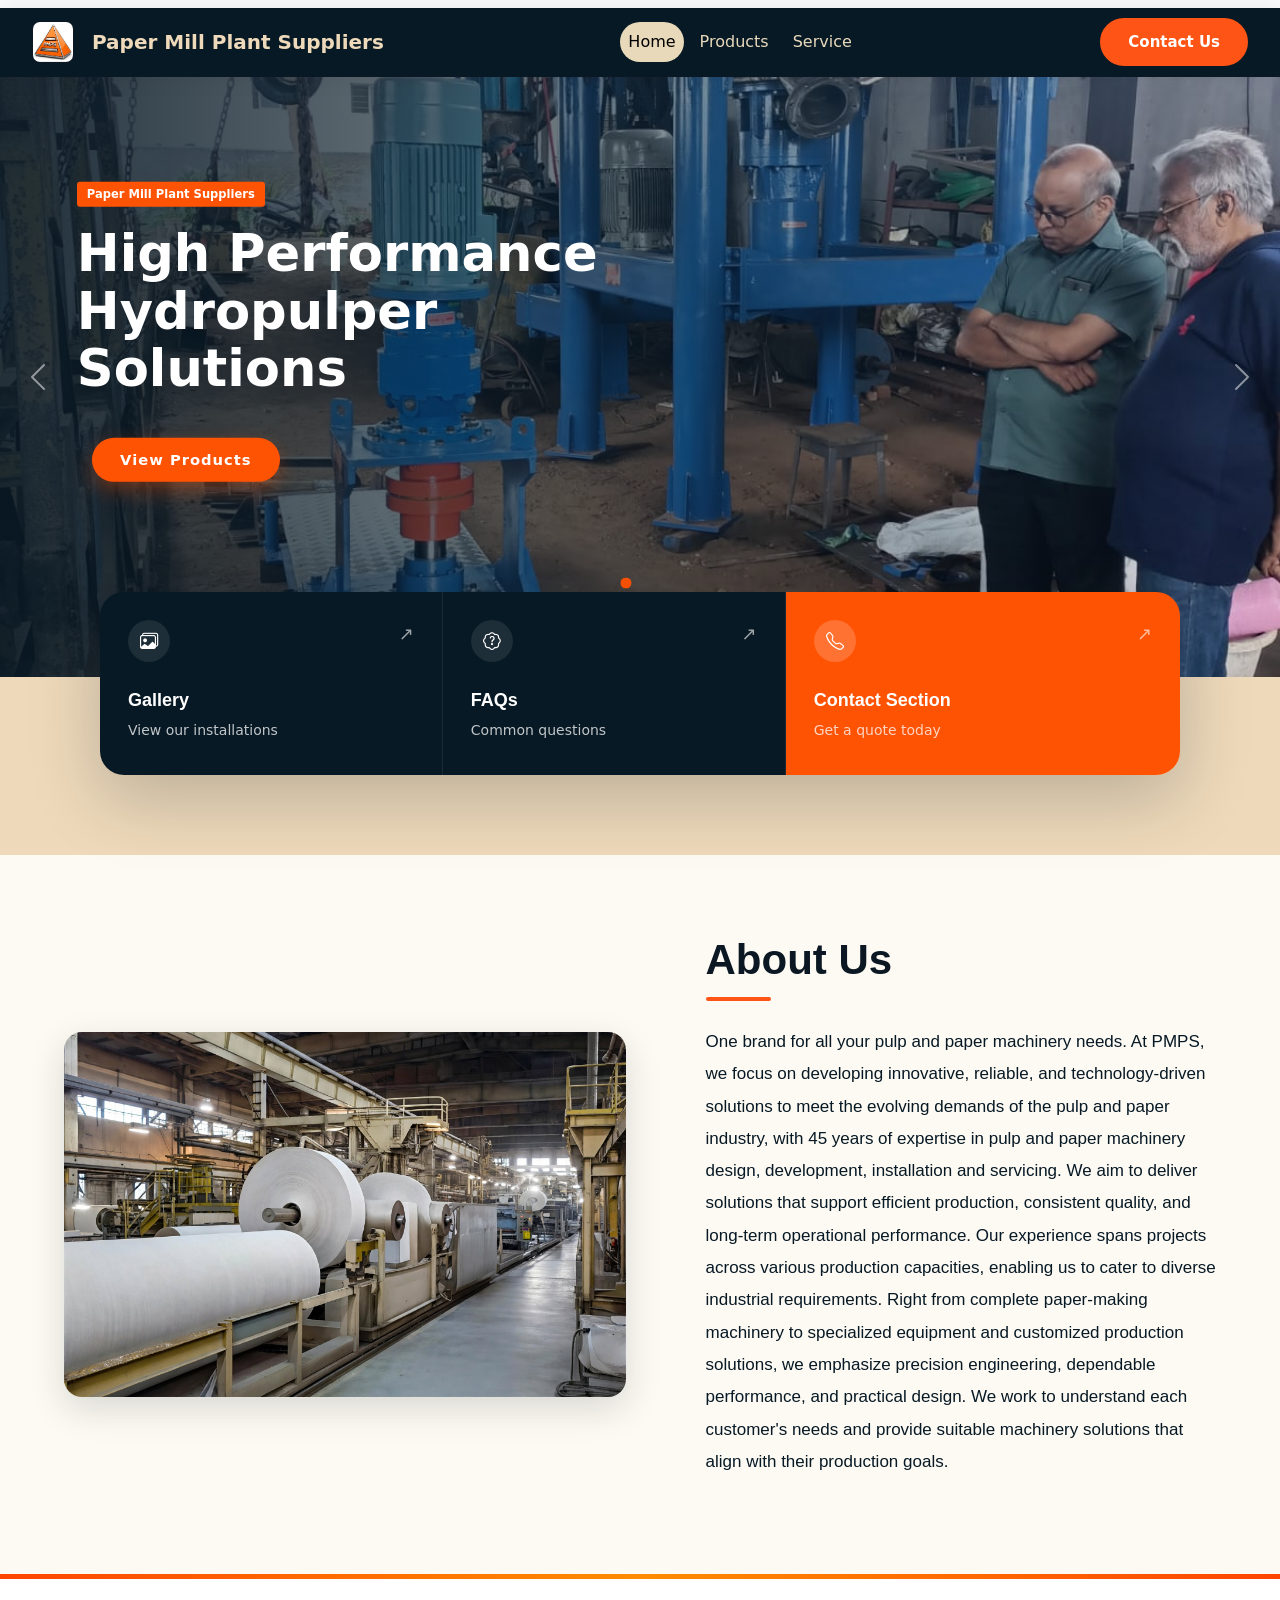
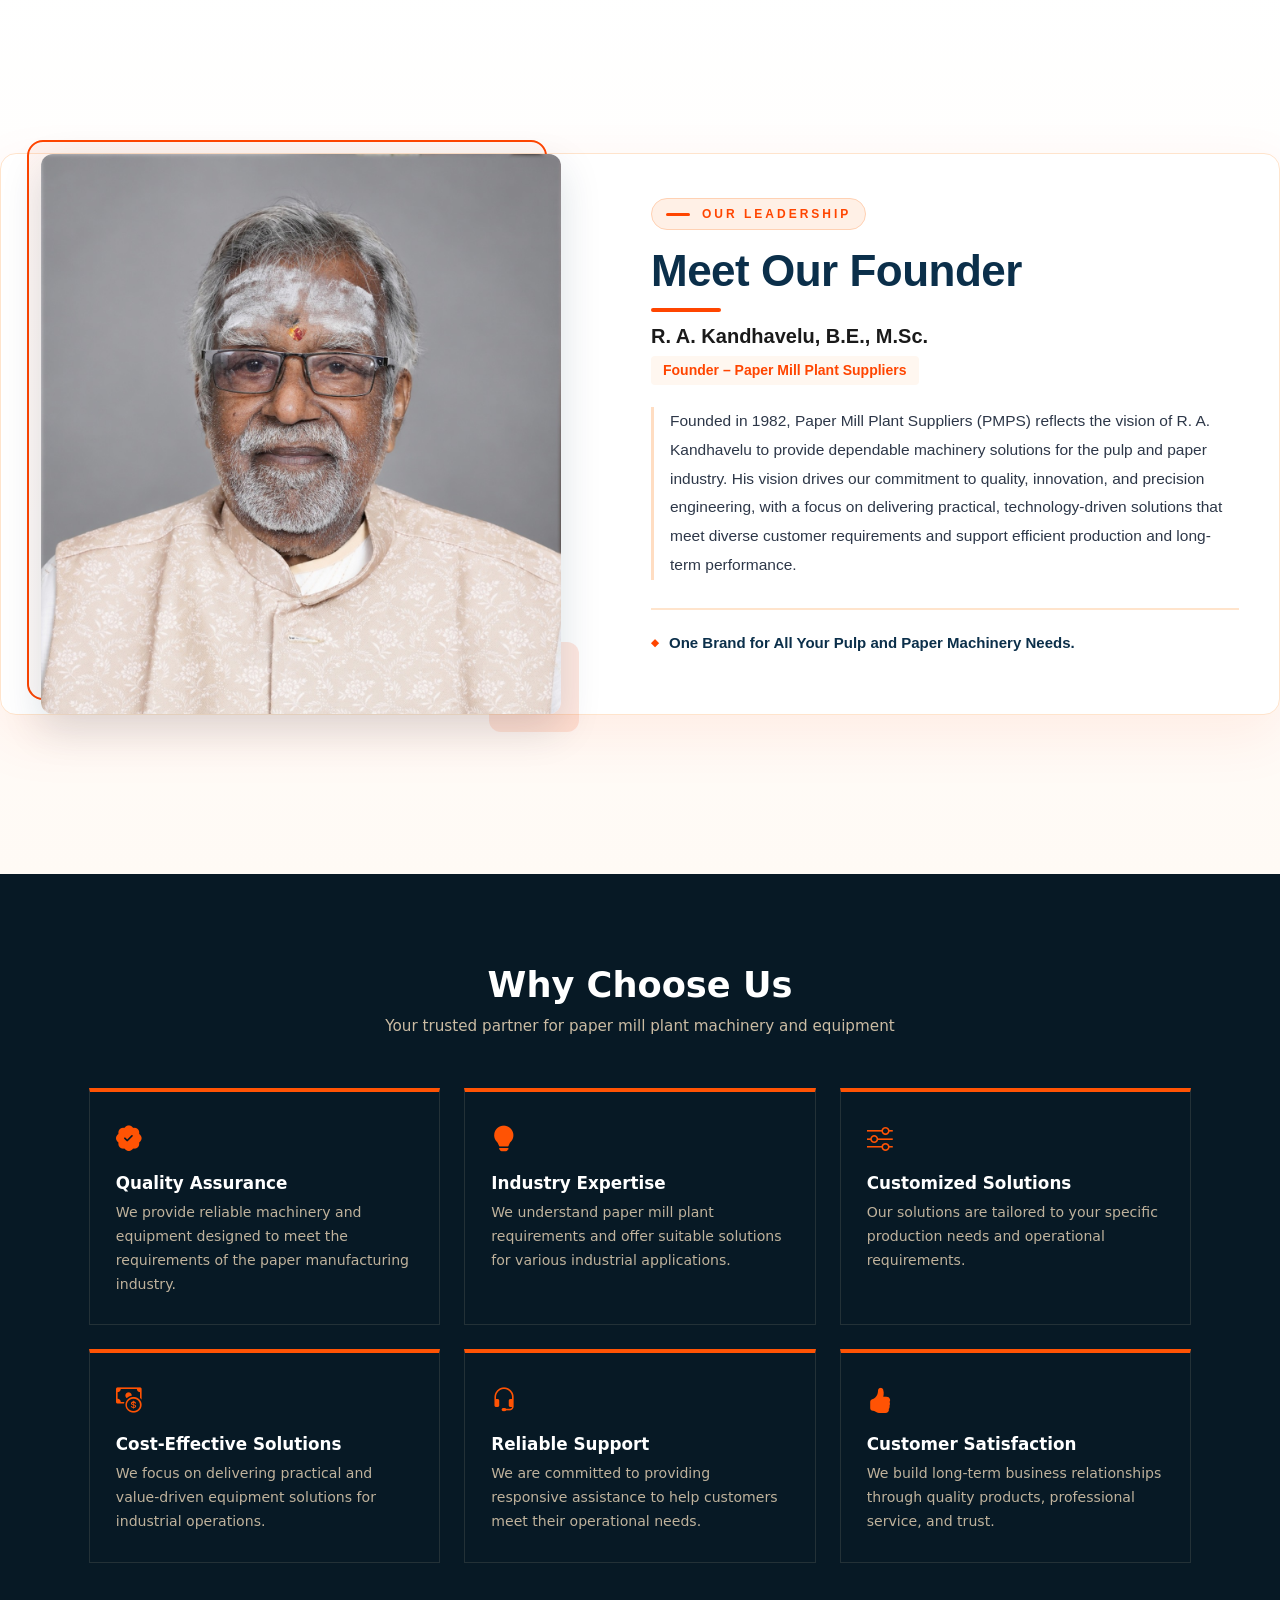
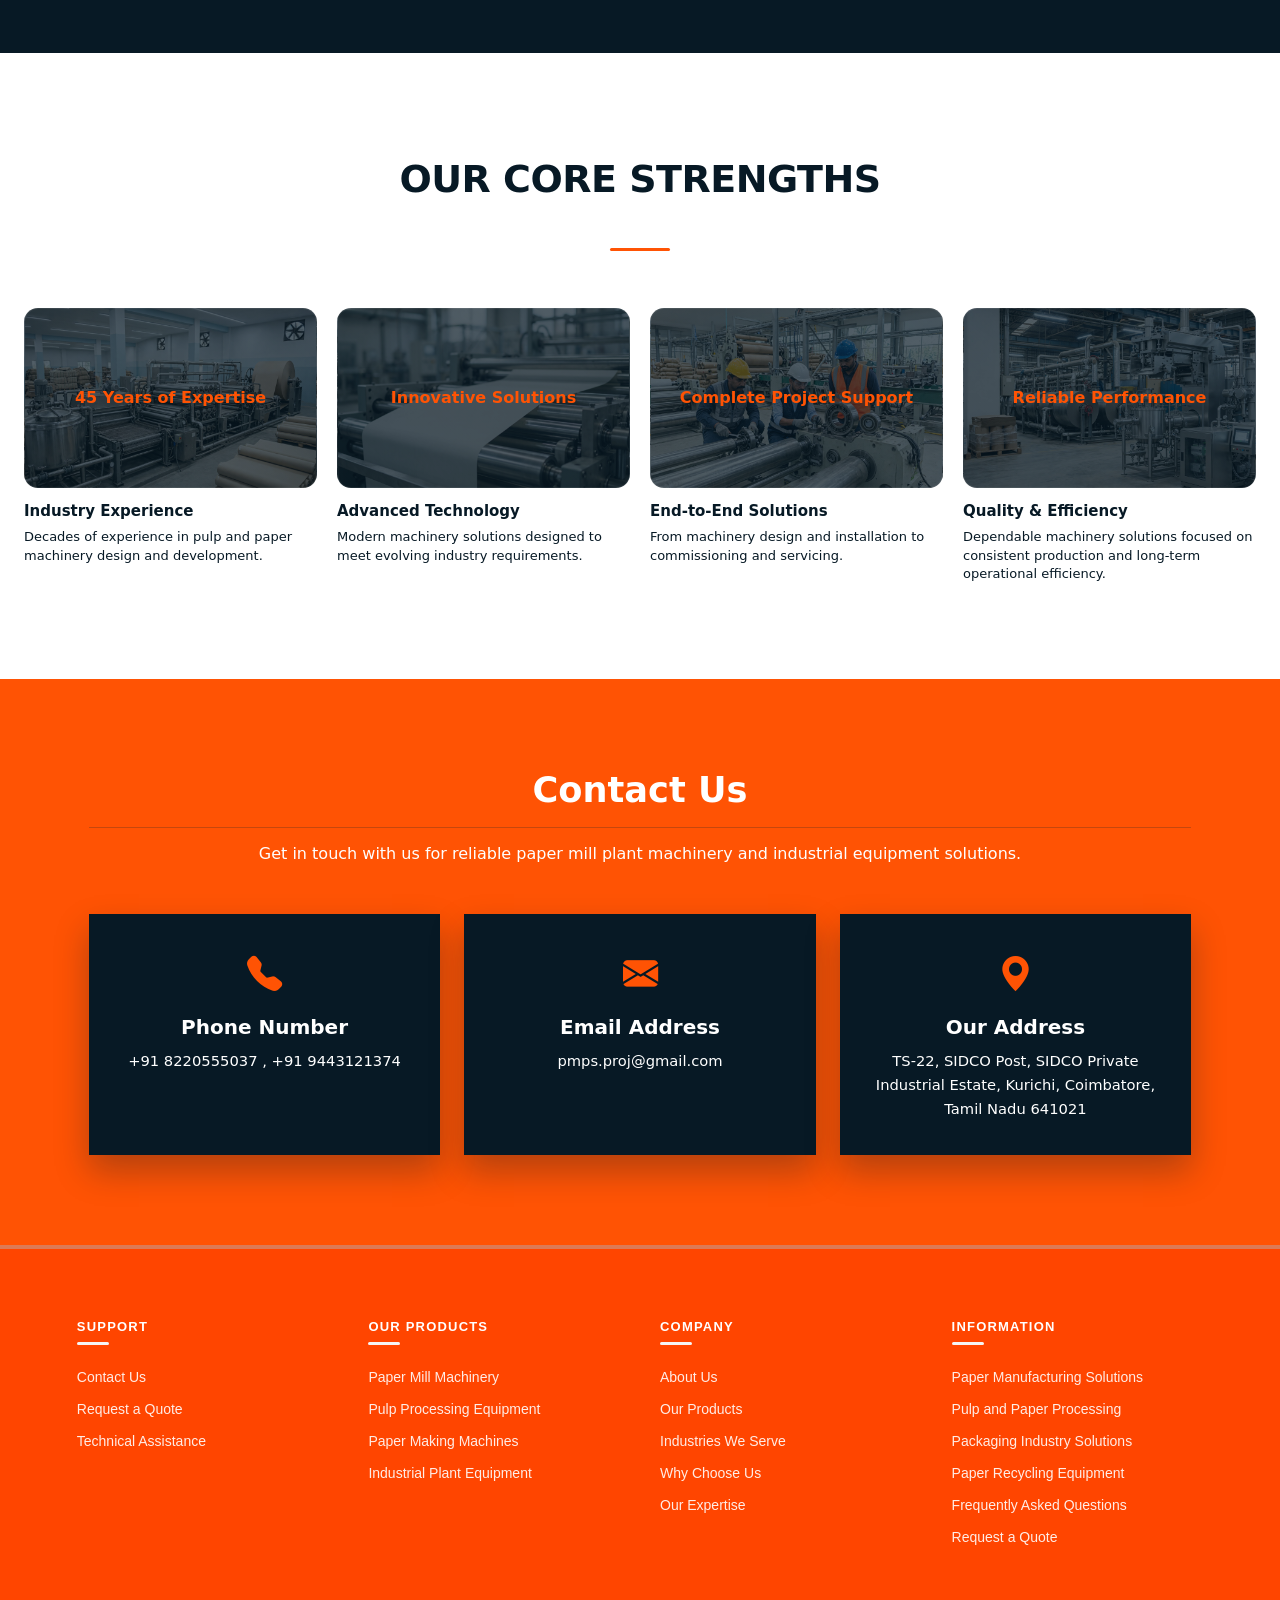
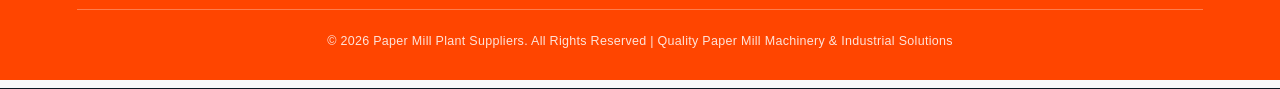
==== commit f2c270b9: "Update index.html" ====
--- a/index.html
+++ b/index.html
@@ -309,7 +309,7 @@
         <div class="contact-box">
           <i class="bi bi-telephone-fill"></i>
           <h5>Phone Number</h5>
-          <a href="tel:+918220555037">+91 8220555037</a>
+          <a href="tel:+918220555037">+91 8220555037 , +91 9443121374</a>
         </div>
       </div>
       <div class="col-md-4">
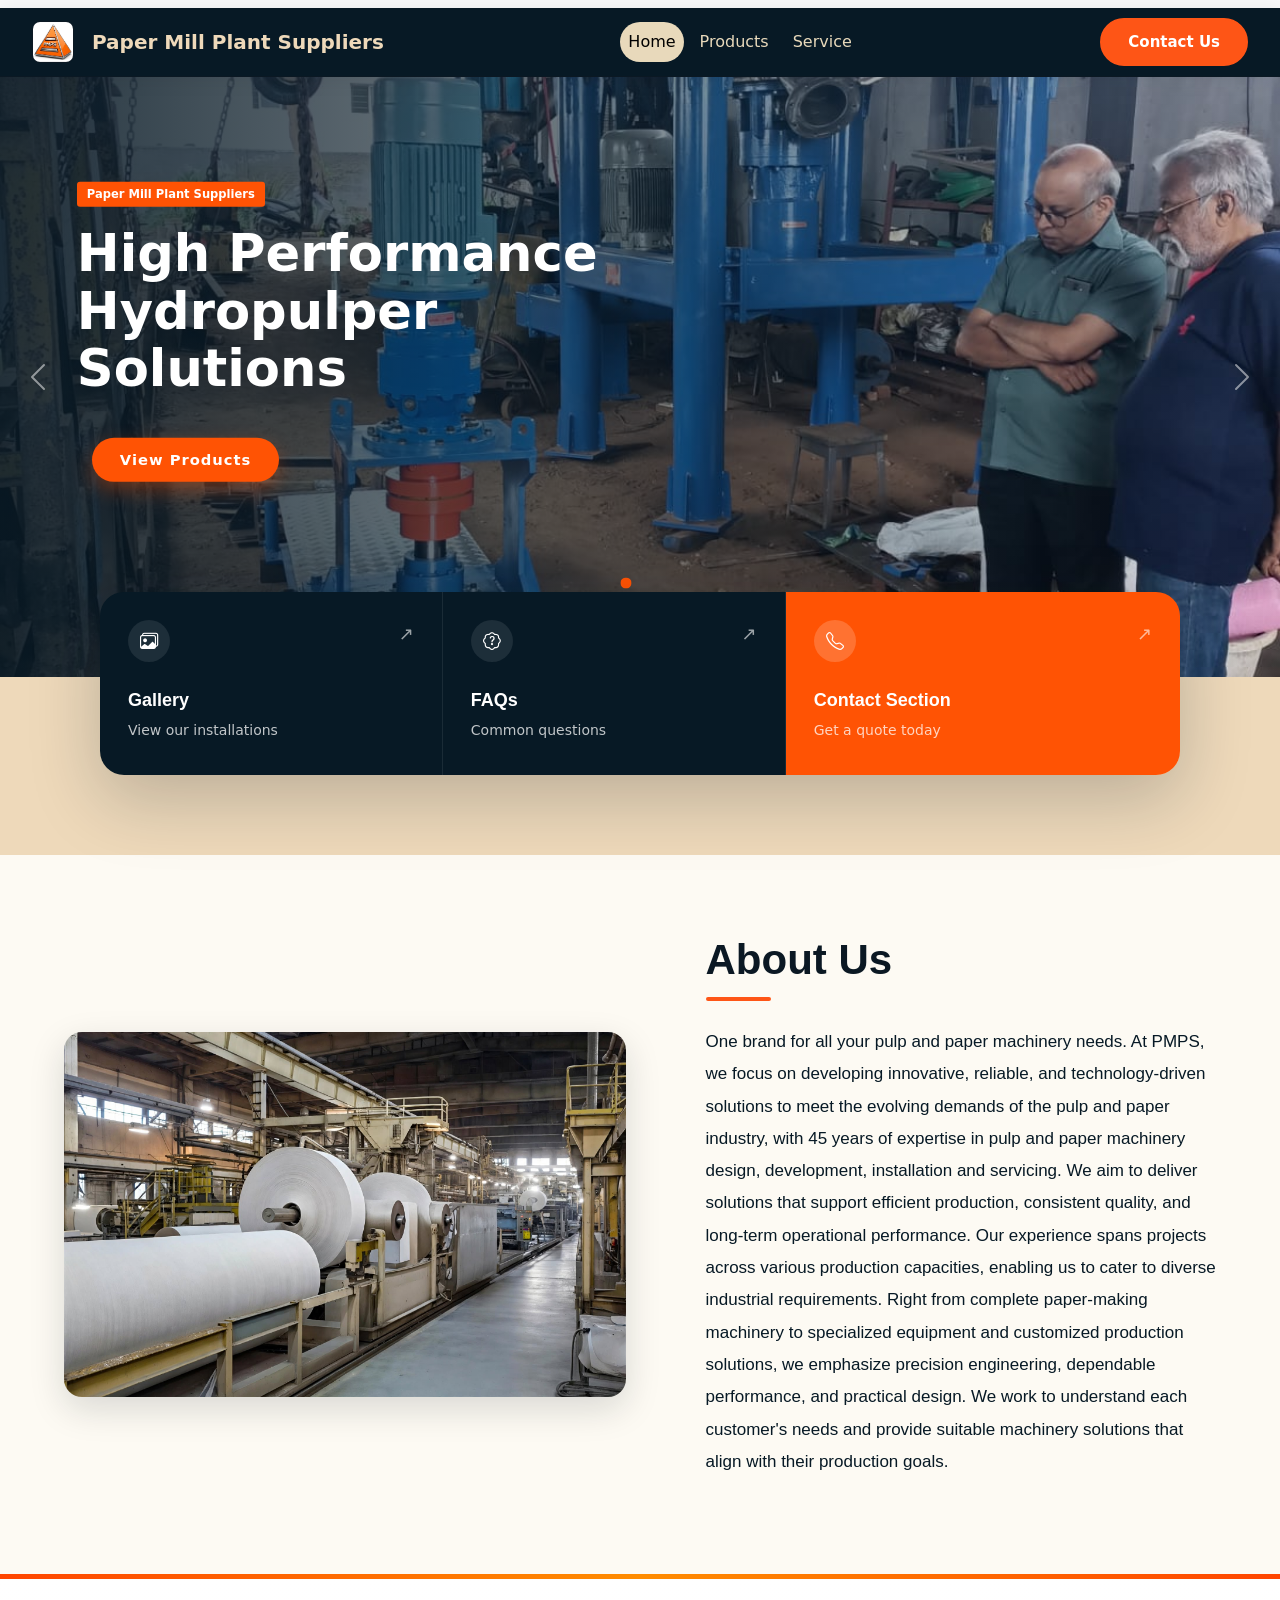
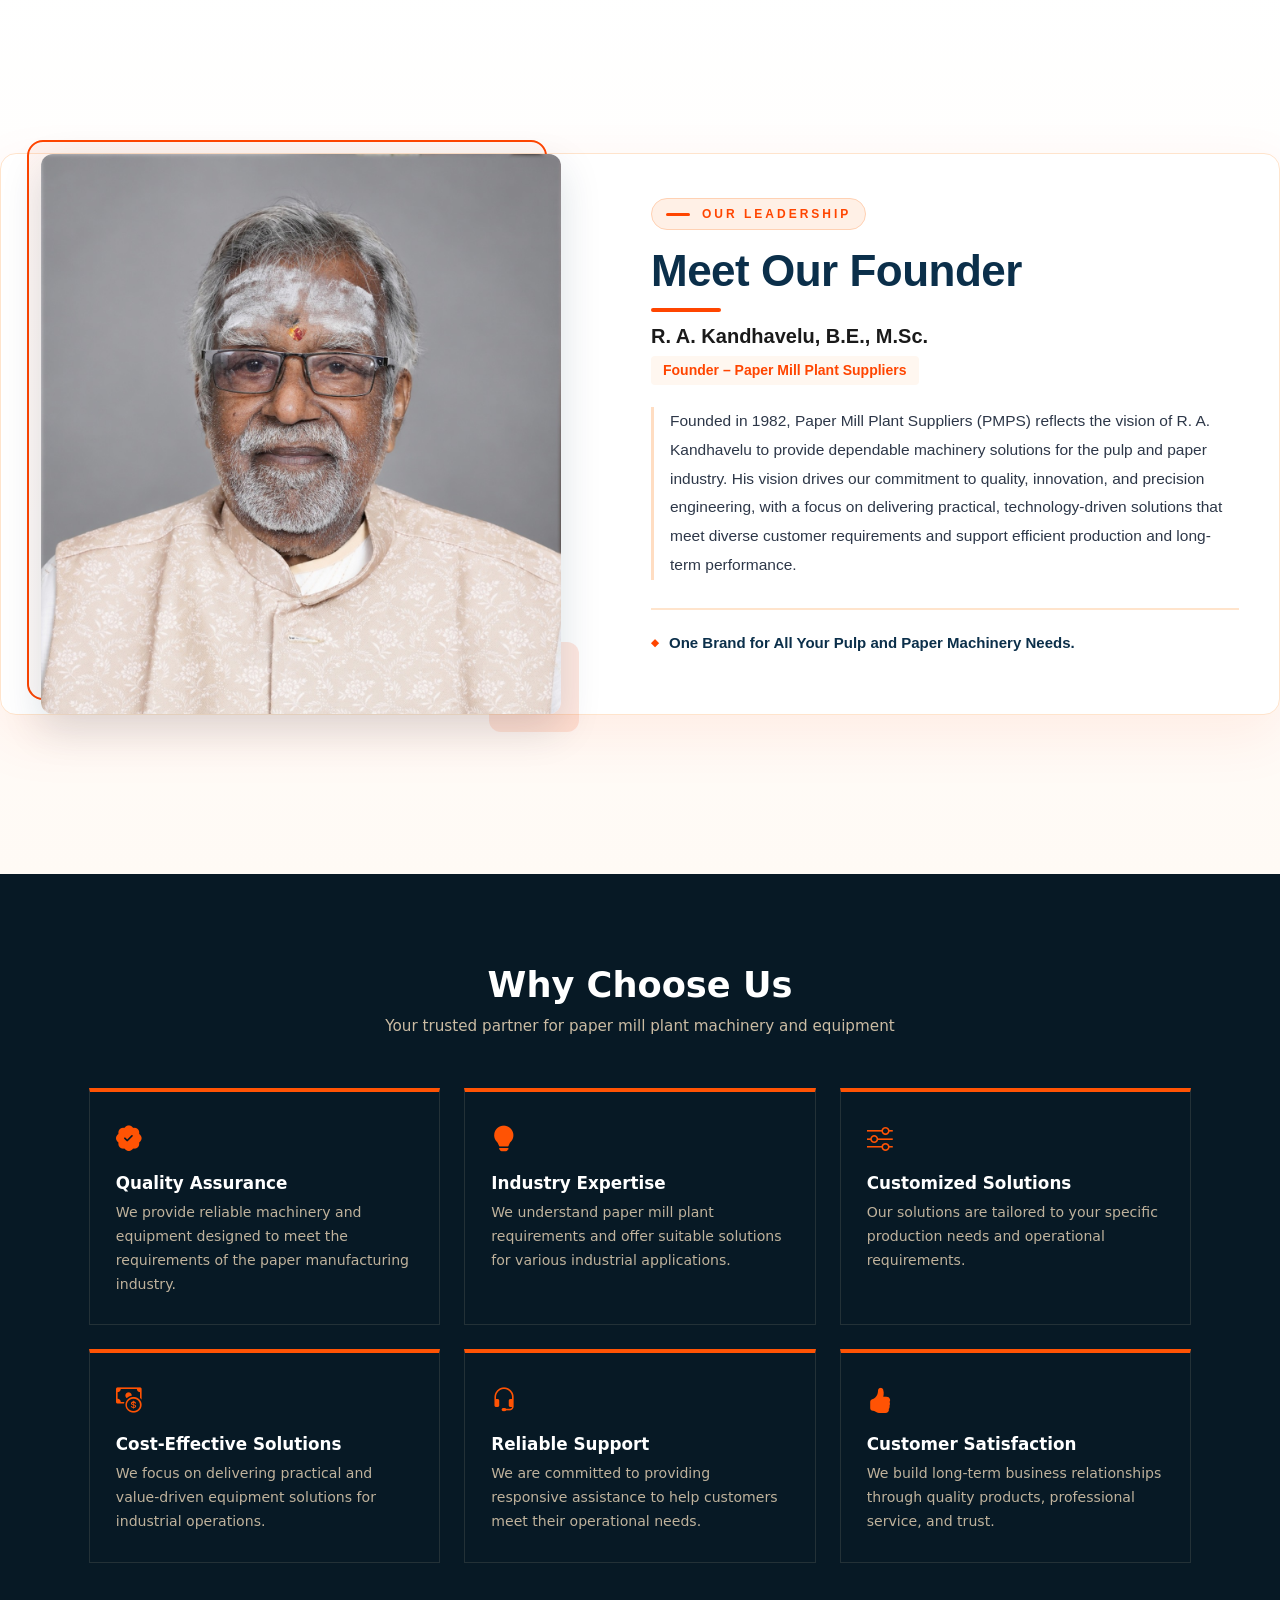
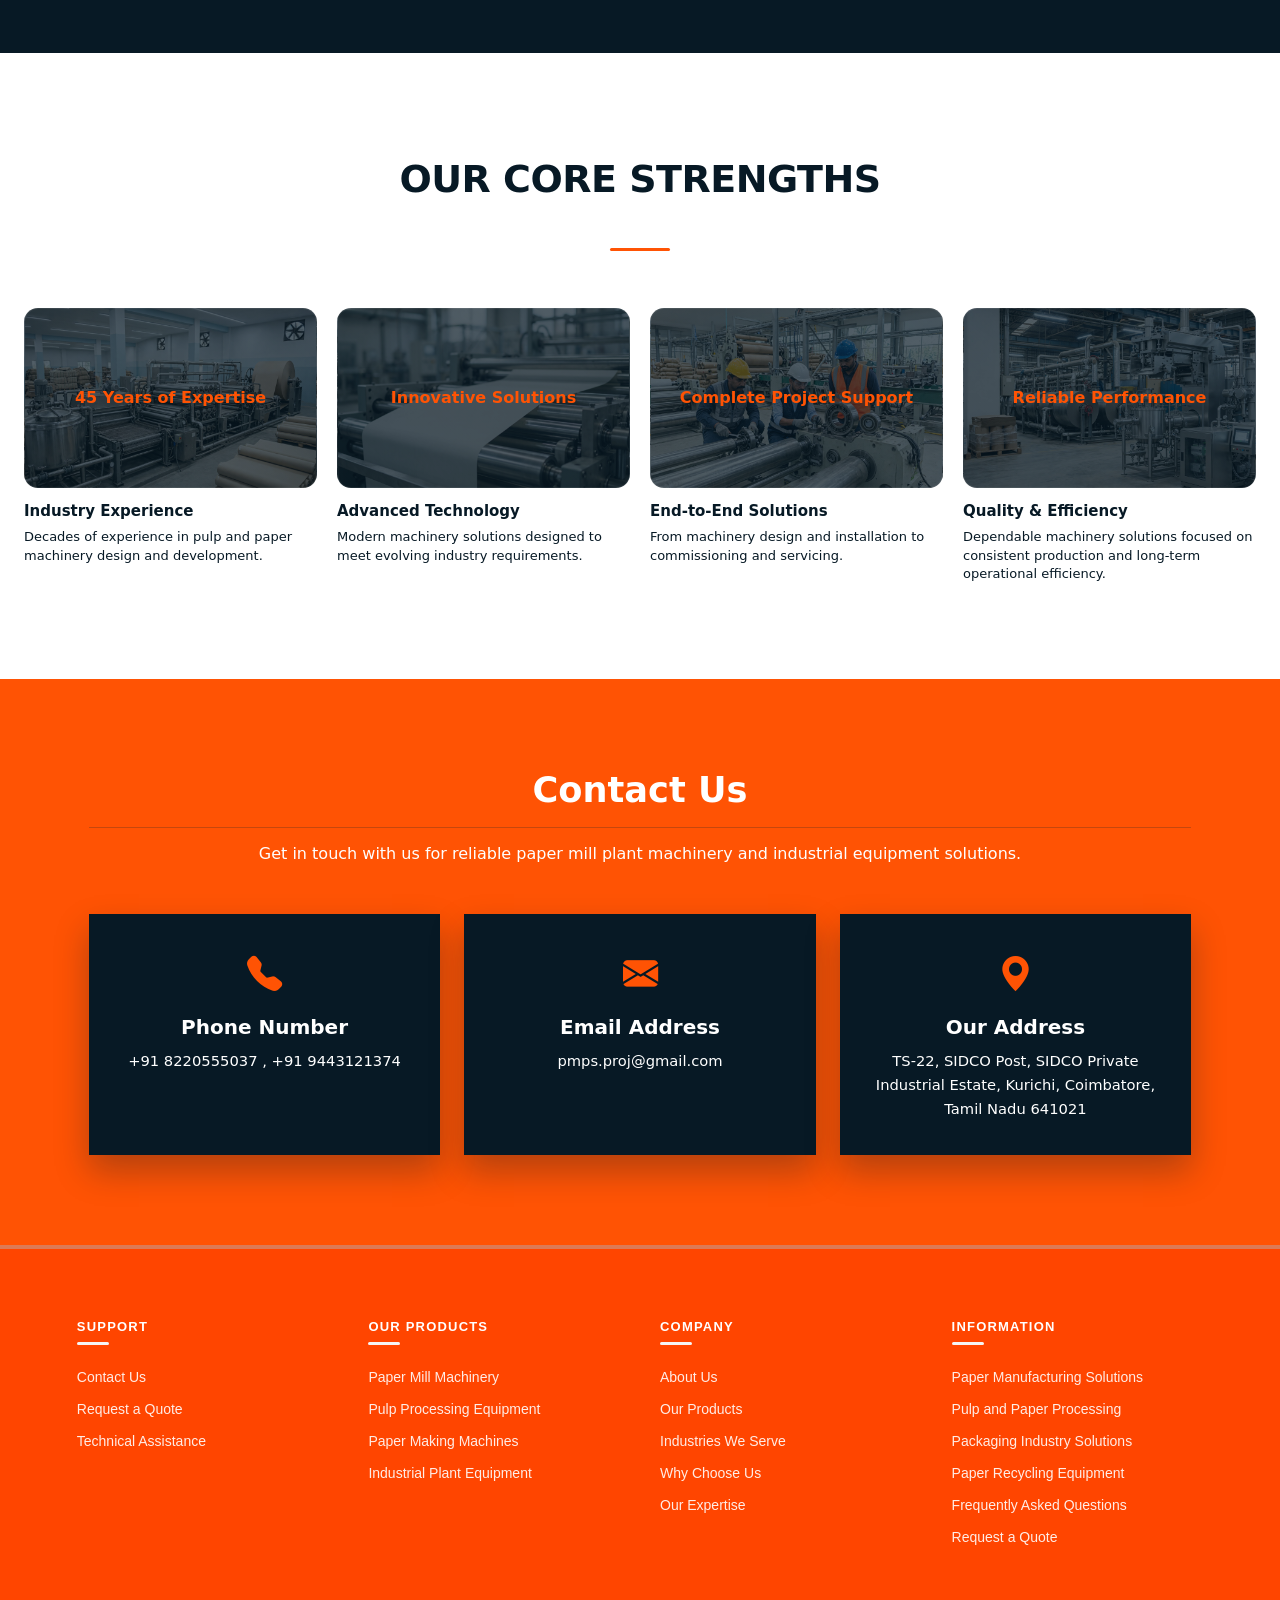
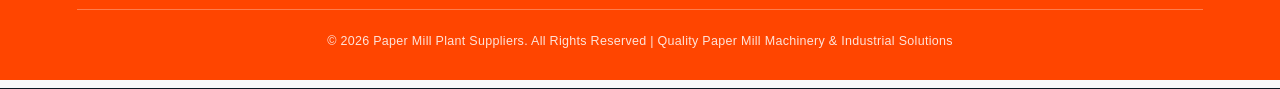
==== commit f3ed93f6: "Update website" ====
--- a/index.html
+++ b/index.html
@@ -8,7 +8,7 @@
 <link rel="stylesheet" href="https://cdn.jsdelivr.net/npm/bootstrap-icons@1.11.3/font/bootstrap-icons.min.css">
 
     <title>Home</title>
-     <link rel="stylesheet" href="index.css">
+     <link rel="stylesheet" href="home.css">
     <link rel="icon" href="ass/logos.jpeg">
 </head>
 <body>
--- a/home.css
+++ b/home.css
@@ -0,0 +1,1631 @@
+:root{
+  --primary: #071925; /* RGB(7,25,37) - for TEXT and active bg */
+  --secondary: #FF5304; /* RGB(255,83,4) - for HOVER and button */
+  --third: #EED9BA; /* RGB(238,217,186) - for BG colour / border */
+  --white: #ffffff;
+  --light: #FFF8F1;
+}
+
+/* ===== RESET FOR THIS NAVBAR ===== */
+.navbar {
+  background-color: #071925;
+  box-shadow: 0 2px 20px rgba(7, 25, 37, 0.07);
+  border-bottom: 1px solid var(--third);
+  position: sticky;
+  top: 0;
+  z-index: 999;
+  display: block;
+  width: 100%;
+}
+
+.ms-2{
+  color: #EED9BA;
+}
+
+.navbar .container-fluid {
+  max-width: 1320px;
+  margin: 0 auto;
+  padding-left: 32px;
+  padding-right: 32px;
+  display: flex;
+  align-items: center;
+  justify-content: space-between;
+  flex-wrap: wrap;
+}
+
+/* ===== LOGO ===== */
+.navbar-brand {
+  display: flex;
+  align-items: center;
+  text-decoration: none;
+  font-weight: 700;
+  font-size: 1.25rem;
+  color: var(#071925) !important;
+  gap: 10px;
+}
+
+.navbar-brand img {
+  width: 42px;
+  height: 42px;
+  object-fit: cover;
+  border-radius: 8px;
+  border: 1px solid var(--third);
+}
+
+/* ===== NAV LINKS ===== */
+.navbar-collapse {
+  display: flex;
+  align-items: center;
+  flex-grow: 1;
+}
+
+.navbar-nav {
+  display: flex;
+  list-style: none;
+  margin: 0 auto;
+  padding: 0;
+  gap: 8px;
+  flex-direction: row;
+}
+
+.nav-item {
+  list-style: none;
+}
+
+
+
+.title-btn {
+  text-decoration: none !important;
+}
+.title-btn:hover,
+.title-btn:focus,
+.title-btn:active {
+  text-decoration: none !important;
+}
+
+.title-btn {
+    position: relative;
+    display: inline-block;
+    margin: 15px;
+    padding: 15px 30px;
+    text-align: center;
+    font-size: 18px;
+    letter-spacing: 1px;
+    text-decoration: none;
+    color: #071925;
+    background: transparent;
+    cursor: pointer;
+    transition: ease-out 0.5s;
+    border-radius: 10px;
+    box-shadow: transparent;
+}
+
+.title-btn:hover {
+    color: white;
+    box-shadow: inset 0 -100px 0 0 #EED9BA;
+}
+
+.title-btn:active {
+    transform: scale(0.9);
+}
+
+
+.nav-link {
+  text-decoration: none;
+  font-weight: 500;
+  font-size: 16px;
+  color: var(--primary);
+  padding: 8px 20px;
+  border-radius: 100px;
+  transition: all 0.3s ease;
+  display: block;
+}
+
+.nav-link:hover {
+  background-color: var(#EED9BA);
+  color: var(--secondary);
+}
+
+.nav-link.active {
+  background-color: var(--primary);
+  color: var(--white);
+}
+
+/* ===== TABLET + MOBILE - DARK PILL MENU LIKE SCREENSHOT ===== */
+@media (max-width: 991px) {
+  
+  .navbar-collapse{
+    background: #0B0F14;
+    padding: 16px;
+    border-radius: 20px;
+    border: 1px solid rgba(255,255,255,0.07);
+    box-shadow: 0 20px 50px rgba(0,0,0,0.5);
+  }
+
+  .navbar-nav{
+    flex-direction: column !important;
+    gap: 12px;
+    width: 100%;
+    background: transparent;
+    padding: 0;
+    border: none;
+  }
+
+  .nav-link{
+    background: #1E232A !important;
+    color: #D8DDE3 !important;
+    text-align: center;
+    text-transform: uppercase;
+    font-weight: 700;
+    font-size: 14px;
+    letter-spacing: 0.8px;
+    padding: 16px;
+    border-radius: 14px;
+    width: 100%;
+  }
+
+  .nav-link.active{
+    background: #262B33 !important;
+    color: #fff !important;
+  }
+
+  /* Contact Us - red border pill */
+  .nav-link.contact-btn,
+  .contact-btn{
+    background: transparent !important;
+    border: 1.5px solid #5A1F1A;
+    border-radius: 100px;
+    color: #fff !important;
+    display: flex;
+    justify-content: center;
+    align-items: center;
+    gap: 8px;
+    text-transform: none;
+    letter-spacing: 0;
+    margin-top: 4px;
+  }
+}
+
+/* ===== SMALL MOBILE - 575px ===== */
+@media (max-width: 575px) {
+  .navbar-collapse{
+    padding: 12px;
+  }
+  .nav-link{
+    font-size: 13px;
+    padding: 14px;
+    border-radius: 12px;
+  }
+}
+
+@media(max-width: 425px) {
+  .navbar span{
+     display: none;
+  }
+}
+
+
+.navbar-toggler{
+  background: transparent !important;
+  background-color: transparent !important;
+  border: 1.5px solid #fff;
+  border-radius: 6px;
+  width: 44px;
+  height: 38px;
+}
+.navbar-toggler-icon{
+  background-image: none !important;
+  width: 20px;
+  height: 2px;
+  background: #fff;
+  position: relative;
+}
+.navbar-toggler-icon::before,
+.navbar-toggler-icon::after{
+  content: "";
+  position: absolute;
+  left: 0;
+  width: 20px;
+  height: 2px;
+  background: #fff;
+}
+.navbar-toggler-icon::before{ top: -7px; }
+.navbar-toggler-icon::after{ top: 7px; }
+
+/* ===== FIX - 3 LINES ON MOBILE ===== */
+@media (max-width: 991px) {
+  .navbar-toggler{
+    display: flex !important;
+    width: 40px !important;
+    height: 34px !important;
+    border: 1.5px solid rgba(255,255,255,0.35) !important;
+    border-radius: 6px !important;
+    background: transparent !important;
+    align-items: center !important;
+    justify-content: center !important;
+    padding: 0 !important;
+    opacity: 1 !important;
+    visibility: visible !important;
+  }
+  .navbar-toggler:focus{ box-shadow: none !important; }
+
+  /* FORCE 3 WHITE LINES */
+  .navbar-toggler-icon{
+    background-image: none !important;
+    background-color: #fff !important;
+    width: 18px !important;
+    height: 2.2px !important;
+    border-radius: 10px !important;
+    position: relative !important;
+    display: block !important;
+    opacity: 1 !important;
+  }
+  .navbar-toggler-icon::before,
+  .navbar-toggler-icon::after{
+    content: "" !important;
+    position: absolute !important;
+    left: 0 !important;
+    width: 18px !important;
+    height: 2.2px !important;
+    background: #fff !important;
+    border-radius: 10px !important;
+    display: block !important;
+  }
+  .navbar-toggler-icon::before{ top: -6px !important; }
+  .navbar-toggler-icon::after{ top: 6px !important; }
+}
+
+/* 425px to 320px - same 3 lines */
+@media (max-width: 500px) and (min-width: 320px) {
+  .navbar{
+    padding: 10px 14px !important;
+  }
+  .navbar .ms-2{
+    display: none !important;
+  }
+}
+
+@media (max-width: 320px) {
+  .navbar .ms-2{
+    display: none !important;
+  }
+}
+
+
+/* ===== CONTACT BUTTON ===== */
+.btn-contact {
+  display: inline-flex;
+  align-items: center;
+  justify-content: center;
+  background-color: var(--secondary);
+  color: var(--white) !important;
+  padding: 11px 26px;
+  border-radius: 100px;
+  font-weight: 600;
+  font-size: 15px;
+  text-decoration: none;
+  border: 2px solid var(--secondary);
+  transition: all 0.3s ease;
+  margin-left: 20px;
+}
+
+.btn-contact:hover {
+  background-color: var(--primary);
+  border-color: var(--primary);
+  transform: translateY(-2px);
+  box-shadow: 0 8px 20px rgba(255, 83, 4, 0.3);
+}
+
+/* ===== TOGGLER - HIDDEN ON DESKTOP ===== */
+.navbar-toggler {
+  display: none;
+  background: var(--light);
+  border: 1px solid var(--third);
+  padding: 8px 12px;
+  border-radius: 8px;
+  cursor: pointer;
+}
+
+.navbar-toggler-icon {
+  display: block;
+  width: 22px;
+  height: 2px;
+  background-color: var(--primary);
+  position: relative;
+}
+
+.navbar-toggler-icon::before,
+.navbar-toggler-icon::after {
+  content: '';
+  position: absolute;
+  left: 0;
+  width: 100%;
+  height: 2px;
+  background-color: var(--primary);
+}
+
+.navbar-toggler-icon::before { top: -7px; }
+.navbar-toggler-icon::after { top: 7px; }
+
+/* ===== MOBILE RESPONSIVE ===== */
+@media (max-width: 991px) {
+  .navbar-toggler {
+    display: block;
+  }
+
+  .navbar .container-fluid {
+    padding-left: 16px;
+    padding-right: 16px;
+  }
+
+  .navbar-collapse {
+    display: none;
+    width: 100%;
+    flex-direction: column;
+    align-items: flex-start;
+    background-color: var(--third);
+    margin-top: 16px;
+    padding: 20px;
+    border-radius: 16px;
+    border: 1px solid var(--third);
+  }
+
+  .navbar-collapse.show {
+    display: flex;
+  }
+
+  .navbar-nav {
+    flex-direction: column;
+    width: 100%;
+    margin: 0 0 16px 0 !important;
+  }
+
+  .nav-link {
+    width: 100%;
+  }
+
+  .btn-contact {
+    width: 100%;
+    margin-left: 0;
+  }
+}
+
+
+/* ===== CAROUSEL ===== */
+.hero{position:relative;background:var(--navy); overflow: hidden;}
+.hero .carousel-item{height:clamp(460px,62vw,600px)}
+.hero .carousel-item>img{
+  width:100%;height:100%;object-fit:cover;border-radius:0!important;
+  animation: zoomSlow 8s ease-in-out infinite alternate;
+}
+.hero .carousel-item::before{
+  content:"";position:absolute;inset:0;z-index:1;
+  background:linear-gradient(90deg,rgba(7,25,37,.88) 0%,rgba(7,25,37,.55) 45%,rgba(7,25,37,.1) 100%);
+}
+.carousel-title-box{
+  position:absolute;z-index:2;left:clamp(16px,6vw,90px);top:50%;transform:translateY(-62%);
+  max-width:560px;color:#fff;
+}
+.title-badge{
+  display:inline-block;background:var(--orange);color:#fff;font-size:.72rem;font-weight:600;
+  padding:4px 10px;border-radius:3px;margin-bottom:18px;
+  animation: fadeUp 0.6s ease both;
+}
+.carousel-title-box h2{
+  font-size:clamp(1.9rem,4.6vw,3.2rem);font-weight:800;line-height:1.12;margin-bottom:26px;
+  animation: fadeUp 0.8s 0.2s ease both;
+}
+.title-btn{
+  display:inline-block;background:var(--orange);color:#fff;font-weight:600;font-size:.92rem;
+  padding:11px 28px;border-radius:40px;transition:all .3s ease;
+  animation: fadeUp 0.8s 0.4s ease both;
+  box-shadow: 0 8px 20px rgba(255,83,4,0.35);
+}
+.title-btn:hover{
+  background:var(--cream);color:var(--navy);
+  transform: translateY(-3px);
+  box-shadow: 0 12px 30px rgba(238,217,186,0.4);
+}
+.carousel-indicators{z-index:3;margin-bottom:90px}
+.carousel-indicators [data-bs-target]{
+  background-color:var(--cream);width:8px;height:8px;border-radius:50%;border:0;
+  transition: all 0.3s ease;
+}
+.carousel-indicators .active{
+  background-color:var(--orange);
+  transform: scale(1.4);
+}
+.hero .carousel-control-prev,.hero .carousel-control-next{z-index:3;width:6%; transition: all 0.3s ease;}
+.hero .carousel-control-prev:hover,.hero .carousel-control-next:hover{ transform: scale(1.2); }
+
+/* ---------- Quick-link cards overlapping hero - WITH ANIMATION ---------- */
+.quick{position:relative;z-index:5;margin-top:-92px;padding:0 clamp(16px,6vw,90px)}
+.quick-grid{
+  display:grid;grid-template-columns:1fr 1fr 1.05fr;gap:0;
+  box-shadow:0 20px 40px rgba(7,25,37,.28);
+  border-radius: 16px;
+  overflow: hidden;
+  animation: fadeUp 0.9s 0.5s ease both;
+}
+.quick-card{
+  padding:30px 32px;color:var(--cream);background:var(--navy-2);
+  border:1px solid rgba(238,217,186,.12);display:block;
+  transition: all 0.4s cubic-bezier(.16,1,.3,1);
+  position: relative;
+  overflow: hidden;
+}
+/* Staggered entrance */
+.quick-card:nth-child(1){ animation: slideUp 0.6s 0.6s ease both; }
+.quick-card:nth-child(2){ animation: slideUp 0.6s 0.7s ease both; }
+.quick-card:nth-child(3){ animation: slideUp 0.6s 0.8s ease both; }
+
+/* Shine effect */
+.quick-card::after{
+  content:''; position: absolute; top:0; left:0; width:60%; height:100%;
+  background: linear-gradient(120deg, transparent, rgba(255,255,255,0.08), transparent);
+  transform: translateX(-100%);
+  transition: transform 0.6s ease;
+}
+.quick-card:hover::after{ transform: translateX(180%); }
+
+.quick-card h4{
+  display:flex;align-items:center;gap:14px;
+  font-size:1.05rem;font-weight:600;margin-bottom:10px;color:#fff;
+  transition: all 0.3s ease;
+}
+.quick-card i{
+  font-size:1.7rem;color:var(--cream);
+  transition: all 0.4s cubic-bezier(.68,-0.55,.27,1.55);
+  display: inline-block;
+}
+.quick-card p{font-size:.82rem;margin:0;opacity:.75;line-height:1.6; transition: all 0.3s ease;}
+.quick-card.hot{
+  background:var(--orange);color:#fff;margin-top:-28px;padding-top:58px;
+  animation: pulseHot 2.5s ease-in-out infinite;
+}
+.quick-card.hot i,.quick-card.hot h4{color:#fff}
+.quick-card.hot p{opacity:.92}
+.quick-card:hover{
+  transform:translateY(-6px);
+  color:#fff;
+  background: #112a3a;
+}
+.quick-card.hot:hover{
+  background: #ff6a24;
+}
+.quick-card:hover i{
+  transform: scale(1.2) rotate(5deg);
+}
+.quick-card:hover h4{
+  transform: translateX(4px);
+}
+
+@media(max-width:767px){
+  .quick{margin-top:-40px}
+  .quick-grid{grid-template-columns:1fr}
+  .quick-card.hot{margin-top:0;padding-top:30px; animation: none;}
+}
+
+/* ===== KEYFRAMES ===== */
+@keyframes fadeUp{
+  from{ opacity:0; transform: translateY(30px); }
+  to{ opacity:1; transform: translateY(0); }
+}
+@keyframes slideUp{
+  from{ opacity:0; transform: translateY(60px); }
+  to{ opacity:1; transform: translateY(0); }
+}
+@keyframes zoomSlow{
+  from{ transform: scale(1); }
+  to{ transform: scale(1.08); }
+}
+@keyframes pulseHot{
+  0%,100%{ box-shadow: 0 0 0 0 rgba(255,83,4,0.4); }
+  50%{ box-shadow: 0 0 0 14px rgba(255,83,4,0); }
+}
+
+/* ---------- Split sections (About / Industries) ---------- */
+:root{
+  --navy: #071925;
+  --orange: #FF5304;
+  --beige: #EED9BA;
+  --white: #fff;
+}
+
+/* HERO - your machine image */
+.hero-machine{
+  position: relative;
+  width: 100%;
+  height: 420px;
+  overflow: hidden;
+  background: #000;
+}
+.hero-bg{
+  width: 100%;
+  height: 100%;
+  background-image: linear-gradient(rgba(7,25,37,0.55), rgba(7,25,37,0.55)), url('ass/INS.webp');
+  background-size: cover;
+  background-position: center;
+}
+
+/* BEIGE SECTION THAT HOLDS THE CARDS */
+.info-overlap-section{
+  background: var(--beige);
+  width: 100%;
+  padding: 0 0 80px 0;
+  display: flex;
+  justify-content: center;
+  position: relative;
+}
+
+/* WRAPPER - THIS IS YOUR RED BOX AREA - NEGATIVE MARGIN FOR OVERLAP */
+.info-cards-wrapper{
+  display: grid;
+  grid-template-columns: 1fr 1fr 1.15fr;
+  max-width: 1080px;
+  width: 90%;
+  background: transparent;
+  border-radius: 24px;
+  overflow: hidden;
+  box-shadow: 0 24px 70px rgba(7,25,37,0.22);
+  
+  /* THIS CREATES THE OVERLAP LIKE YOUR SCREENSHOT */
+  margin-top: -85px;
+  position: relative;
+  z-index: 10;
+}
+
+.info-card{
+  padding: 28px 28px 34px;
+  text-decoration: none;
+  display: block;
+  transition: 0.3s;
+}
+.info-card.dark{
+  background: var(--navy);
+  color: var(--white);
+  border-right: 1px solid rgba(255,255,255,0.08);
+}
+.info-card.dark.middle{
+  border-right: 1px solid rgba(255,255,255,0.08);
+}
+.info-card.orange{
+  background: var(--orange);
+  color: var(--white);
+}
+
+.card-top{
+  display: flex;
+  justify-content: space-between;
+  align-items: flex-start;
+  margin-bottom: 28px;
+}
+.icon-box{
+  width: 42px;
+  height: 42px;
+  background: rgba(255,255,255,0.09);
+  border-radius: 50%;
+  display: flex;
+  align-items: center;
+  justify-content: center;
+}
+.icon-box.light{
+  background: rgba(255,255,255,0.18);
+}
+.icon-box i{
+  font-size: 18px;
+}
+.arrow{
+  font-size: 18px;
+  opacity: 0.6;
+}
+
+.info-card h4{
+  font-size: 18px;
+  font-weight: 700;
+  margin: 0 0 8px;
+  font-family: 'Space Grotesk', sans-serif;
+}
+.info-card p{
+  font-size: 14px;
+  margin: 0;
+  opacity: 0.75;
+}
+
+.info-card:hover{
+  filter: brightness(1.08);
+}
+
+@media(max-width: 900px){
+  .info-cards-wrapper{
+    grid-template-columns: 1fr;
+    margin-top: -60px;
+    border-radius: 20px;
+  }
+  .info-card.dark{
+    border-right: none;
+    border-bottom: 1px solid rgba(255,255,255,0.08);
+  }
+  .hero-machine{ height: 360px; }
+}
+
+/* ===== NEW HOVER - LITTLE DIFFERENT ===== */
+.info-card{
+  position: relative;
+  transition: all 0.35s cubic-bezier(.16,1,.3,1);
+}
+
+.info-card:hover{
+  filter: none;
+  transform: translateY(-6px);
+  z-index: 2;
+  box-shadow: 0 20px 40px rgba(7,25,37,0.18);
+}
+
+.info-card.dark:hover{
+  background: #0e2a3e; /* little lighter navy */
+}
+
+.info-card.orange:hover{
+  background: #ff6a24; /* little lighter orange */
+}
+
+.info-card:hover .arrow{
+  opacity: 1;
+  transform: translate(4px, -4px);
+}
+
+.info-card:hover .icon-box{
+  transform: scale(1.08);
+}
+
+.arrow, .icon-box{
+  transition: all 0.35s cubic-bezier(.16,1,.3,1);
+}
+
+
+:root{
+  --primary: #E8D9BB;
+  --secondary: #FE5516;
+  --third: #0B1823;
+  --white: #ffffff;
+}
+
+.aboutus {
+  width: 100%;
+  padding: 80px 5%;
+  background: #fdfaf3;
+  box-sizing: border-box;
+}
+
+.row1 {
+  display: flex;
+  align-items: center;
+  justify-content: space-between;
+  max-width: 1250px;
+  margin: 0 auto;
+  gap: 80px;
+}
+
+/* Left Side - Image */
+.us1 {
+  flex: 1.1;
+}
+
+.us1 img {
+  width: 100%;
+  height: auto;
+  border-radius: 18px;
+  box-shadow: 0 12px 35px rgba(11, 24, 35, 0.15);
+  display: block;
+  object-fit: cover;
+}
+
+/* Right Side - Content */
+.us2 {
+  flex: 1;
+}
+
+.us2 h3 {
+  font-family: 'Poppins', sans-serif;
+  font-size: 42px;
+  font-weight: 600;
+  color: var(--third);
+  margin: 0 0 15px 0;
+  line-height: 1.2;
+}
+
+.us2 h3::after {
+  content: '';
+  display: block;
+  width: 65px;
+  height: 4px;
+  background: var(--secondary);
+  border-radius: 10px;
+  margin-top: 12px;
+}
+
+.us2 p {
+  font-family: 'Poppins', sans-serif;
+  font-size: 17px;
+  line-height: 1.9;
+  color: #071925;
+  margin-top: 25px;
+  white-space: normal;
+}
+
+/* Mobile Responsive */
+@media (max-width: 900px) {
+  .row1 {
+    flex-direction: column;
+    gap: 35px;
+  }
+  .us2 h3 {
+    font-size: 32px;
+  }
+}
+
+body, html {
+  margin: 0;
+  padding: 0;
+  overflow-x: hidden;
+}
+.founder-section {
+  width: 100%;
+  min-height: 100vh;
+  background: linear-gradient(180deg, #ffffff 0%, #fffaf5 100%);
+  margin: 0;
+  padding: 80px 0 60px 0;
+  font-family: 'Inter', sans-serif;
+  display: flex;
+  align-items: center;
+  justify-content: center;
+  box-sizing: border-box;
+  position: relative;
+  overflow: hidden;
+}
+
+.founder-section::before {
+  content: '';
+  position: absolute;
+  top: 0;
+  left: 0;
+  width: 100%;
+  height: 5px;
+  background: linear-gradient(90deg, #ff4500, #ff8c00, #ff4500);
+}
+
+.founder-container {
+  max-width: 1320px;
+  width: 100%;
+  margin: 0 auto;
+  padding: 0 40px;
+  display: grid;
+  grid-template-columns: 520px 1fr;
+  column-gap: 80px;
+  align-items: center;
+  justify-content: center;
+  background: #fff;
+  border-radius: 16px;
+  border: 1px solid #ffe4cc;
+  box-shadow: 0 20px 60px rgba(255, 69, 0, 0.08);
+  box-sizing: border-box;
+  position: relative;
+}
+
+/* Image - Orange Frame Design */
+.founder-image {
+  position: relative;
+  width: 100%;
+  padding: 0;
+  display: flex;
+  justify-content: center;
+  align-items: center;
+}
+
+.founder-image::before {
+  content: '';
+  position: absolute;
+  top: -14px;
+  left: -14px;
+  width: 100%;
+  height: 100%;
+  border: 2px solid orangered;
+  border-radius: 16px;
+  z-index: 0;
+  background: linear-gradient(135deg, rgba(255,69,0,0.05) 0%, transparent 100%);
+}
+
+.founder-image::after {
+  content: '';
+  position: absolute;
+  bottom: -18px;
+  right: -18px;
+  width: 90px;
+  height: 90px;
+  background: orangered;
+  border-radius: 12px;
+  z-index: 0;
+  opacity: 0.12;
+}
+
+.founder-image img {
+  width: 100%;
+  height: 560px;
+  object-fit: cover;
+  object-position: top;
+  border-radius: 12px;
+  position: relative;
+  z-index: 1;
+  display: block;
+  box-shadow: 0 15px 40px rgba(11, 47, 74, 0.15);
+}
+
+/* Content */
+.founder-content {
+  padding-left: 10px;
+  display: flex;
+  flex-direction: column;
+  justify-content: center;
+}
+
+.founder-label {
+  font-size: 12px;
+  font-weight: 800;
+  letter-spacing: 3px;
+  color: orangered;
+  display: flex;
+  align-items: center;
+  gap: 12px;
+  margin-bottom: 18px;
+  text-transform: uppercase;
+  background: #fff0e6;
+  width: fit-content;
+  padding: 6px 14px;
+  border-radius: 50px;
+  border: 1px solid #ffd1b3;
+}
+
+.founder-label::before {
+  content: '';
+  width: 24px;
+  height: 3px;
+  background: orangered;
+  border-radius: 2px;
+}
+
+.founder-content h2 {
+  font-size: 44px;
+  font-weight: 900;
+  color: #0b2f4a;
+  margin: 0 0 12px 0;
+  line-height: 1.05;
+  letter-spacing: -0.5px;
+}
+
+.founder-content h2::after {
+  content: '';
+  display: block;
+  width: 70px;
+  height: 4px;
+  background: orangered;
+  margin-top: 14px;
+  border-radius: 2px;
+}
+
+.founder-content h3 {
+  font-size: 20px;
+  font-weight: 700;
+  margin: 0;
+  color: #1a1a1a;
+}
+
+.founder-role {
+  font-size: 14px;
+  color: orangered;
+  font-weight: 600;
+  font-style: normal;
+  margin: 8px 0 22px 0;
+  background: #fff7f0;
+  width: fit-content;
+  padding: 4px 12px;
+  border-radius: 4px;
+}
+
+.founder-description {
+  font-size: 15.5px;
+  line-height: 1.85;
+  color: #2d3748;
+  margin-bottom: 28px;
+  position: relative;
+  padding-left: 16px;
+  border-left: 3px solid #ffddc2;
+}
+
+.founder-highlight {
+  display: flex;
+  border: none;
+  border-radius: 10px;
+  overflow: hidden;
+  width: fit-content;
+  margin-bottom: 32px;
+  box-shadow: 0 4px 15px rgba(255,69,0,0.15);
+}
+
+.founder-highlight span {
+  padding: 14px 26px;
+  font-size: 13.5px;
+  font-weight: 800;
+  display: flex;
+  align-items: center;
+  gap: 8px;
+  letter-spacing: 0.3px;
+}
+
+.founder-highlight span:first-child {
+  background: linear-gradient(135deg, #0b2f4a 0%, #123a5a 100%);
+  color: #fff;
+}
+
+.founder-highlight span:last-child {
+  background: linear-gradient(135deg, orangered 0%, #ff6a00 100%);
+  color: #fff;
+  border-left: none;
+}
+
+.founder-tagline {
+  font-size: 15px;
+  font-weight: 800;
+  color: #0b2f4a;
+  border-top: 2px solid #ffe4cc;
+  padding-top: 22px;
+  display: flex;
+  align-items: center;
+  gap: 10px;
+}
+
+.founder-tagline::before {
+  content: '◆';
+  color: orangered;
+  font-size: 10px;
+}
+
+/* ===== Responsive ===== */
+@media (max-width: 1100px) {
+  .founder-container {
+    grid-template-columns: 460px 1fr;
+    column-gap: 50px;
+    padding: 20px 24px;
+  }
+}
+
+@media (max-width: 900px) {
+  .founder-section {
+    min-height: auto;
+    padding: 50px 16px;
+  }
+  .founder-container {
+    grid-template-columns: 1fr;
+    row-gap: 35px;
+    border-radius: 12px;
+  }
+  .founder-image {
+    max-width: 500px;
+    margin: 0 auto;
+  }
+  .founder-image img {
+    height: 480px;
+  }
+  .founder-content {
+    padding: 0 10px;
+  }
+  .founder-highlight {
+    width: 100%;
+  }
+  .founder-content h2 {
+    font-size: 34px;
+  }
+}
+
+@media (max-width: 480px) {
+  .founder-image img {
+    height: 400px;
+  }
+  .founder-image::before,
+  .founder-image::after {
+    display: none;
+  }
+}
+
+
+
+body, html {
+  margin: 0;
+  padding: 0;
+  overflow-x: hidden;
+}
+.founder-section {
+  width: 100%;
+  min-height: 100vh;
+  background: linear-gradient(180deg, #ffffff 0%, #fffaf5 100%);
+  margin: 0;
+  padding: 80px 0 60px 0;
+  font-family: 'Inter', sans-serif;
+  display: flex;
+  align-items: center;
+  justify-content: center;
+  box-sizing: border-box;
+  position: relative;
+  overflow: hidden;
+}
+
+.founder-section::before {
+  content: '';
+  position: absolute;
+  top: 0;
+  left: 0;
+  width: 100%;
+  height: 5px;
+  background: linear-gradient(90deg, #ff4500, #ff8c00, #ff4500);
+}
+
+.founder-container {
+  max-width: 1320px;
+  width: 100%;
+  margin: 0 auto;
+  padding: 0 40px;
+  display: grid;
+  grid-template-columns: 520px 1fr;
+  column-gap: 80px;
+  align-items: center;
+  justify-content: center;
+  background: #fff;
+  border-radius: 16px;
+  border: 1px solid #ffe4cc;
+  box-shadow: 0 20px 60px rgba(255, 69, 0, 0.08);
+  box-sizing: border-box;
+  position: relative;
+}
+
+/* Image - Orange Frame Design */
+.founder-image {
+  position: relative;
+  width: 100%;
+  padding: 0;
+  display: flex;
+  justify-content: center;
+  align-items: center;
+}
+
+.founder-image::before {
+  content: '';
+  position: absolute;
+  top: -14px;
+  left: -14px;
+  width: 100%;
+  height: 100%;
+  border: 2px solid orangered;
+  border-radius: 16px;
+  z-index: 0;
+  background: linear-gradient(135deg, rgba(255,69,0,0.05) 0%, transparent 100%);
+}
+
+.founder-image::after {
+  content: '';
+  position: absolute;
+  bottom: -18px;
+  right: -18px;
+  width: 90px;
+  height: 90px;
+  background: orangered;
+  border-radius: 12px;
+  z-index: 0;
+  opacity: 0.12;
+}
+
+.founder-image img {
+  width: 100%;
+  height: 560px;
+  object-fit: cover;
+  object-position: top;
+  border-radius: 12px;
+  position: relative;
+  z-index: 1;
+  display: block;
+  box-shadow: 0 15px 40px rgba(11, 47, 74, 0.15);
+}
+
+/* Content */
+.founder-content {
+  padding-left: 10px;
+  display: flex;
+  flex-direction: column;
+  justify-content: center;
+}
+
+.founder-label {
+  font-size: 12px;
+  font-weight: 800;
+  letter-spacing: 3px;
+  color: orangered;
+  display: flex;
+  align-items: center;
+  gap: 12px;
+  margin-bottom: 18px;
+  text-transform: uppercase;
+  background: #fff0e6;
+  width: fit-content;
+  padding: 6px 14px;
+  border-radius: 50px;
+  border: 1px solid #ffd1b3;
+}
+
+.founder-label::before {
+  content: '';
+  width: 24px;
+  height: 3px;
+  background: orangered;
+  border-radius: 2px;
+}
+
+.founder-content h2 {
+  font-size: 44px;
+  font-weight: 900;
+  color: #0b2f4a;
+  margin: 0 0 12px 0;
+  line-height: 1.05;
+  letter-spacing: -0.5px;
+}
+
+.founder-content h2::after {
+  content: '';
+  display: block;
+  width: 70px;
+  height: 4px;
+  background: orangered;
+  margin-top: 14px;
+  border-radius: 2px;
+}
+
+.founder-content h3 {
+  font-size: 20px;
+  font-weight: 700;
+  margin: 0;
+  color: #1a1a1a;
+}
+
+.founder-role {
+  font-size: 14px;
+  color: orangered;
+  font-weight: 600;
+  font-style: normal;
+  margin: 8px 0 22px 0;
+  background: #fff7f0;
+  width: fit-content;
+  padding: 4px 12px;
+  border-radius: 4px;
+}
+
+.founder-description {
+  font-size: 15.5px;
+  line-height: 1.85;
+  color: #2d3748;
+  margin-bottom: 28px;
+  position: relative;
+  padding-left: 16px;
+  border-left: 3px solid #ffddc2;
+}
+
+.founder-highlight {
+  display: flex;
+  border: none;
+  border-radius: 10px;
+  overflow: hidden;
+  width: fit-content;
+  margin-bottom: 32px;
+  box-shadow: 0 4px 15px rgba(255,69,0,0.15);
+}
+
+.founder-highlight span {
+  padding: 14px 26px;
+  font-size: 13.5px;
+  font-weight: 800;
+  display: flex;
+  align-items: center;
+  gap: 8px;
+  letter-spacing: 0.3px;
+}
+
+.founder-highlight span:first-child {
+  background: linear-gradient(135deg, #0b2f4a 0%, #123a5a 100%);
+  color: #fff;
+}
+
+.founder-highlight span:last-child {
+  background: linear-gradient(135deg, orangered 0%, #ff6a00 100%);
+  color: #fff;
+  border-left: none;
+}
+
+.founder-tagline {
+  font-size: 15px;
+  font-weight: 800;
+  color: #0b2f4a;
+  border-top: 2px solid #ffe4cc;
+  padding-top: 22px;
+  display: flex;
+  align-items: center;
+  gap: 10px;
+}
+
+.founder-tagline::before {
+  content: '◆';
+  color: orangered;
+  font-size: 10px;
+}
+
+/* ===== Responsive ===== */
+@media (max-width: 1100px) {
+  .founder-container {
+    grid-template-columns: 460px 1fr;
+    column-gap: 50px;
+    padding: 20px 24px;
+  }
+}
+
+@media (max-width: 900px) {
+  .founder-section {
+    min-height: auto;
+    padding: 50px 16px;
+  }
+  .founder-container {
+    grid-template-columns: 1fr;
+    row-gap: 35px;
+    border-radius: 12px;
+  }
+  .founder-image {
+    max-width: 500px;
+    margin: 0 auto;
+  }
+  .founder-image img {
+    height: 480px;
+  }
+  .founder-content {
+    padding: 0 10px;
+  }
+  .founder-highlight {
+    width: 100%;
+  }
+  .founder-content h2 {
+    font-size: 34px;
+  }
+}
+
+@media (max-width: 480px) {
+  .founder-image img {
+    height: 400px;
+  }
+  .founder-image::before,
+  .founder-image::after {
+    display: none;
+  }
+}
+
+
+
+.why-choose-us{background:var(--navy);color:var(--cream);padding:90px clamp(16px,6vw,90px)}
+.why-choose-us h2{color:#fff;font-weight:800;font-size:clamp(1.6rem,3vw,2.2rem)}
+.why-choose-us .rule{margin:16px auto 14px}
+.why-choose-us .sub{color:var(--cream);opacity:.8;font-size:.95rem}
+.why-card{
+  height:100%;padding:28px 26px;background:var(--navy-2);
+  border:1px solid rgba(238,217,186,.12);border-top:4px solid var(--orange);
+}
+.why-card i{font-size:1.6rem;color:var(--orange)}
+.why-card h5{color:#fff;font-weight:700;font-size:1.05rem;margin:14px 0 8px}
+.why-card p{font-size:.88rem;line-height:1.7;margin:0;color:#EED9BA;opacity:.8}
+.why-choose-us .sub{
+  color: #eed9ba;      /* cream */
+  opacity: .85;
+  font-size: .95rem;
+  line-height: 1.7;
+  max-width: 600px;
+  margin: 0 auto;      /* keeps it centred under the heading */
+}
+
+/* ===== FIX: Remove outer gaps ===== */
+
+
+/* ===== INDUSTRIES WE SERVE ===== */
+/* Color Root: RGB(7,25,37) #071925, RGB(255,83,4) #FF5304, RGB(238,217,186) #EED9BA */
+:root{
+  --navy: #071925;
+  --orange: #FF5304;
+  --beige: #EED9BA;
+}
+
+.industries-heavy{
+  background: var(--white);
+  padding: 80px 0;
+  color: #071925;
+}
+.container{
+  max-width: 1320px;
+  margin: 0 auto;
+  padding: 0 24px;
+}
+
+/* H1 with BG IMAGE in CSS - as you asked */
+.industries-title{
+  font-size: clamp(26px, 3.5vw, 38px);
+  font-weight: 700;
+  text-align: center;
+  color: #071925;
+  /* BG IMAGE IN CSS */
+  
+  padding: 24px 20px;
+  border-radius: 12px;
+  letter-spacing: -0.5px;
+}
+.industries-header{
+  text-align: center;
+}
+.industries-underline{
+  display: inline-block;
+  width: 60px;
+  height: 3px;
+  background: var(--orange);
+  margin-top: 14px;
+  border-radius: 999px;
+}
+
+/* 4 Cards Grid - like your screenshot */
+.heavy-grid{
+  display: grid;
+  grid-template-columns: repeat(4, 1fr);
+  gap: 20px;
+  margin-top: 50px;
+}
+.heavy-card{
+  transition: 0.3s;
+}
+.heavy-card:hover{
+  transform: translateY(-4px);
+}
+.heavy-img-box{
+  height: 180px;
+  background: #0d2333;
+  border: 1px solid rgba(255,255,255,0.08);
+  border-radius: 14px;
+  display: flex;
+  align-items: center;
+  justify-content: center;
+  color: var(--orange);
+  font-weight: 700;
+  font-size: 16px;
+  position: relative;
+  overflow: hidden;
+}
+/* Optional: individual machine images - change path if needed */
+.hydropulper-bg{ background-image: linear-gradient(rgba(7,25,37,0.7), rgba(7,25,37,0.7)), url('ass/pro.jpg'); background-size: cover; background-position: center; }
+.press-bg{ background-image: linear-gradient(rgba(7,25,37,0.7), rgba(7,25,37,0.7)), url('ass/pm.webp'); background-size: cover; background-position: center; }
+.dryer-bg{ background-image: linear-gradient(rgba(7,25,37,0.7), rgba(7,25,37,0.7)), url('ass/bg-in.jpg'); background-size: cover; background-position: center; }
+.winder-bg{ background-image: linear-gradient(rgba(7,25,37,0.7), rgba(7,25,37,0.7)), url('ass/pp.jpg'); background-size: cover; background-position: center; }
+
+.heavy-card h4{
+  font-size: 15px;
+  font-weight: 700;
+  margin-top: 14px;
+  color:#071925 ;
+}
+.heavy-card p{
+  font-size: 13px;
+  color: #071925;
+  margin-top: 6px;
+  line-height: 1.4;
+}
+
+.industries-content{
+  margin-top: 40px;
+  text-align: center;
+  max-width: 900px;
+  margin-left: auto;
+  margin-right: auto;
+}
+.industries-content p{
+  color: rgba(255,255,255,0.65);
+  line-height: 1.8;
+  font-size: 15px;
+}
+
+@media(max-width: 992px){
+  .heavy-grid{ grid-template-columns: repeat(2, 1fr); }
+}
+@media(max-width: 600px){
+  .heavy-grid{ grid-template-columns: 1fr; }
+  .industries-title{ font-size: 24px; padding: 16px; }
+}
+
+.contact-section{
+  background:var(--orange);
+  padding:90px clamp(16px,6vw,90px)
+}
+.contact-section h2{
+  font-weight:800;
+  font-size:clamp(1.6rem,3vw,2.2rem);
+  color:#fff
+}
+.contact-section .rule{
+  margin:16px auto 14px;
+  background:var(--navy)
+}
+.contact-section .sub{
+  color:#fff
+}
+.contact-box{
+  background:var(--navy);
+  color:var(--cream);
+  height:100%;
+  padding:34px 26px;
+  text-align:center;
+  border-bottom:4px solid var(--cream);
+  box-shadow:0 16px 32px rgba(7,25,37,.3)
+}
+.contact-box i{
+  font-size:2.2rem;
+  color:var(--orange)
+}
+.contact-box h5{
+  color:#fff;
+  font-weight:700;
+  margin:14px 0 10px
+}
+.contact-box a,
+.contact-box p{
+  color:var(--white);
+  font-size:.92rem;
+  margin:0;
+  line-height:1.6;
+  text-decoration: none !important; /* REMOVED UNDERLINE */
+  border-bottom: none;
+}
+.contact-box a:hover{
+  color:var(--orange);
+  text-decoration: none !important; /* NO UNDERLINE ON HOVER TOO */
+}
+
+
+
+.end {
+  background: orangered;
+  padding: 70px 6% 30px;
+  position: relative;
+  border-top: 4px solid rgb(220, 122, 86);
+}
+
+.fts {
+  display: grid;
+  grid-template-columns: repeat(4, 1fr);
+  gap: 40px;
+  max-width: 1320px;
+  margin: 0 auto;
+}
+
+.fts h5 {
+  color: #fff;
+  font-family: 'Poppins', sans-serif;
+  font-size: 13px;
+  font-weight: 700;
+  letter-spacing: 1.2px;
+  text-transform: uppercase;
+  margin: 0 0 22px 0;
+  position: relative;
+  padding-bottom: 10px;
+}
+
+.fts h5::after {
+  content: '';
+  position: absolute;
+  left: 0;
+  bottom: 0;
+  width: 32px;
+  height: 3px;
+  background: whitesmoke;
+  border-radius: 10px;
+}
+
+.fts ul {
+  list-style: none;
+  padding: 0;
+  margin: 0;
+}
+
+.fts li {
+  color: rgba(255,255,255,0.9);
+  font-family: 'Inter', sans-serif;
+  font-size: 14px;
+  line-height: 1.5;
+  margin-bottom: 11px;
+  cursor: pointer;
+  transition: all 0.25s ease;
+  position: relative;
+  padding-left: 0;
+}
+
+.fts li:hover {
+  color: whitesmoke;
+  padding-left: 8px;
+}
+
+.fts li a {
+  color: inherit;
+  text-decoration: none;
+  display: block;
+}
+
+.fts li a:hover {
+  color: whitesmoke;
+}
+
+/* BOTTOM BAR */
+.end::after {
+  content: '© 2026 Paper Mill Plant Suppliers. All Rights Reserved | Quality Paper Mill Machinery & Industrial Solutions';
+  display: block;
+  text-align: center;
+  color: rgba(255,255,255,0.85);
+  font-family: 'Inter', sans-serif;
+  font-size: 12.5px;
+  letter-spacing: 0.3px;
+  margin-top: 50px;
+  padding-top: 22px;
+  border-top: 1px solid rgba(255,255,255,0.3);
+  max-width: 1320px;
+  margin-left: auto;
+  margin-right: auto;
+}
+
+/* ===== TABLET ===== */
+@media (max-width: 992px) {
+  .fts {
+    grid-template-columns: repeat(2, 1fr);
+    gap: 36px 30px;
+  }
+
+  .end {
+    padding: 50px 5% 24px;
+  }
+}
+
+/* ===== MOBILE ===== */
+@media (max-width: 576px) {
+  .end {
+    padding: 36px 20px 20px;
+  }
+
+  .fts {
+    grid-template-columns: 1fr 1fr;
+    gap: 28px 18px;
+  }
+
+  .fts h5 {
+    font-size: 12px;
+    margin-bottom: 14px;
+  }
+
+  .fts li {
+    font-size: 12.5px;
+    margin-bottom: 8px;
+  }
+
+  .end::after {
+    font-size: 11px;
+    margin-top: 32px;
+    line-height: 1.6;
+  }
+}
+
+@media (max-width: 360px) {
+  .fts {
+    grid-template-columns: 1fr;
+  }
+}
